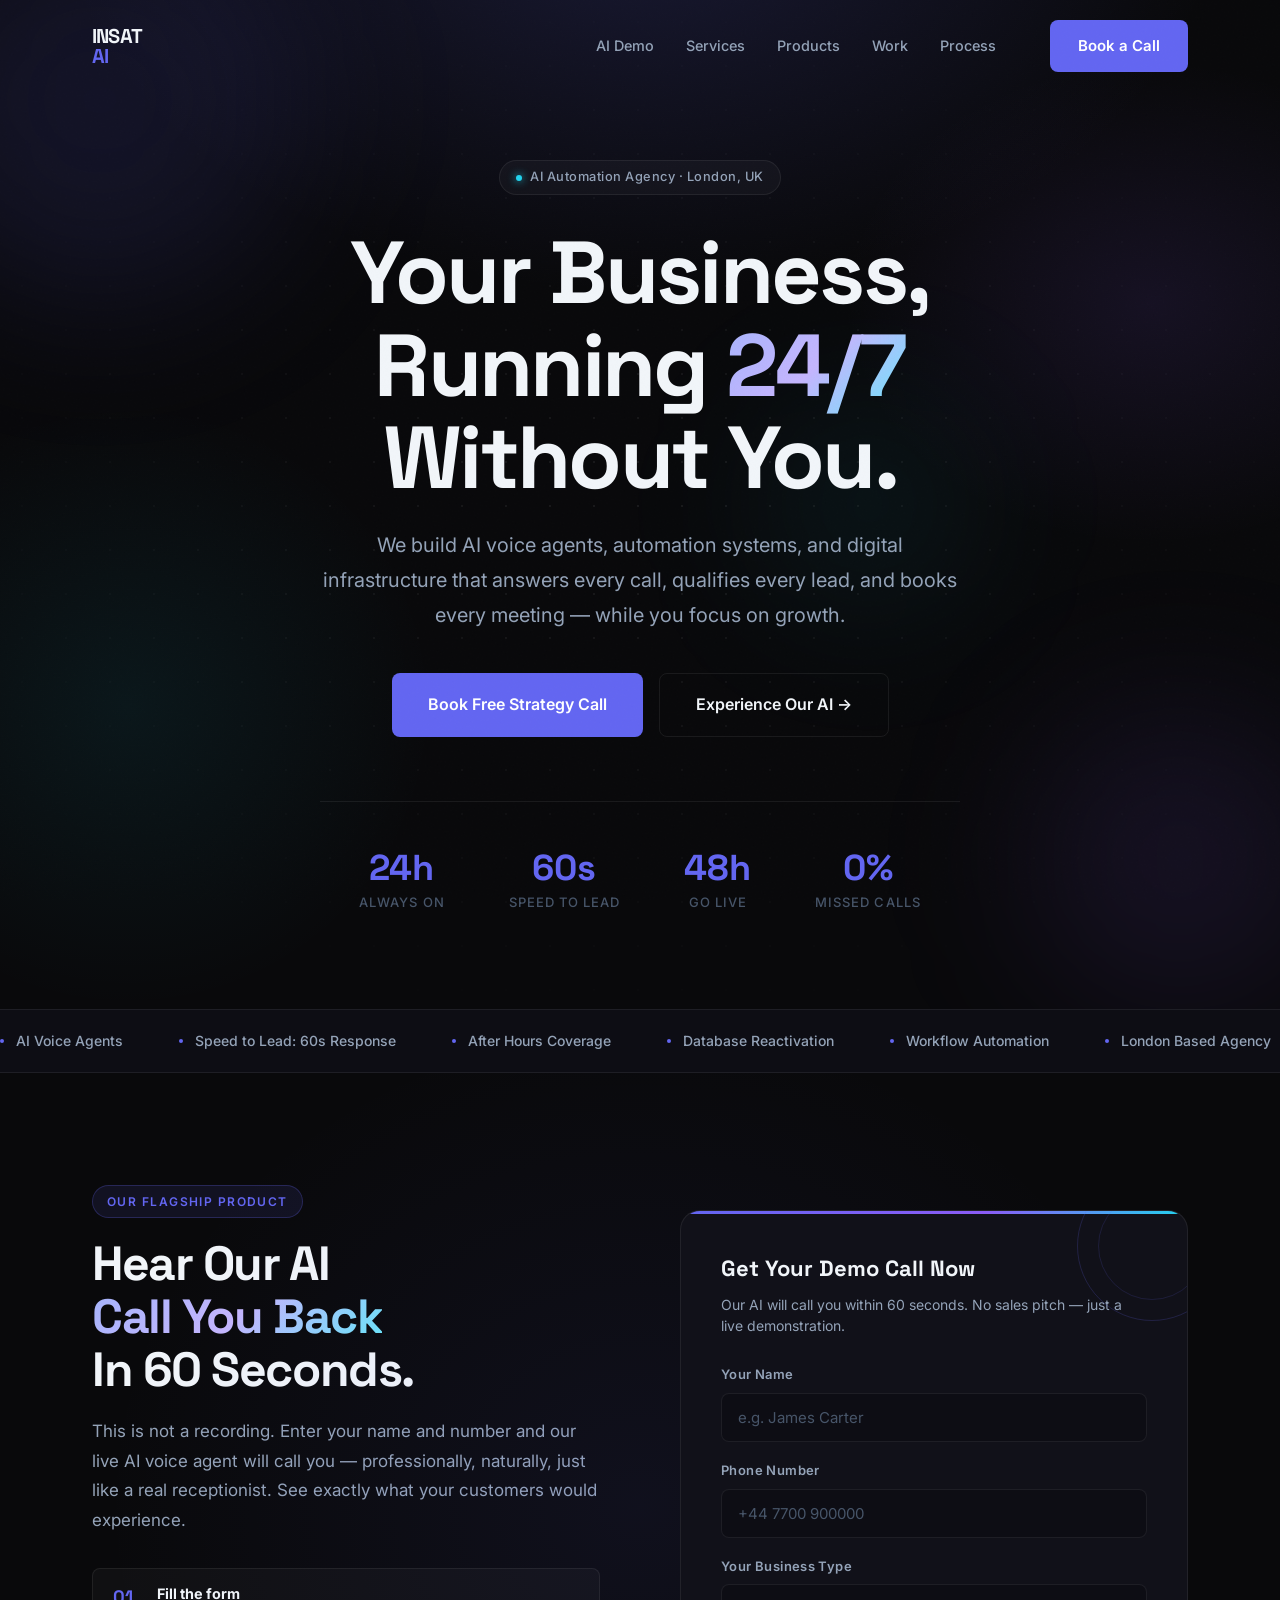
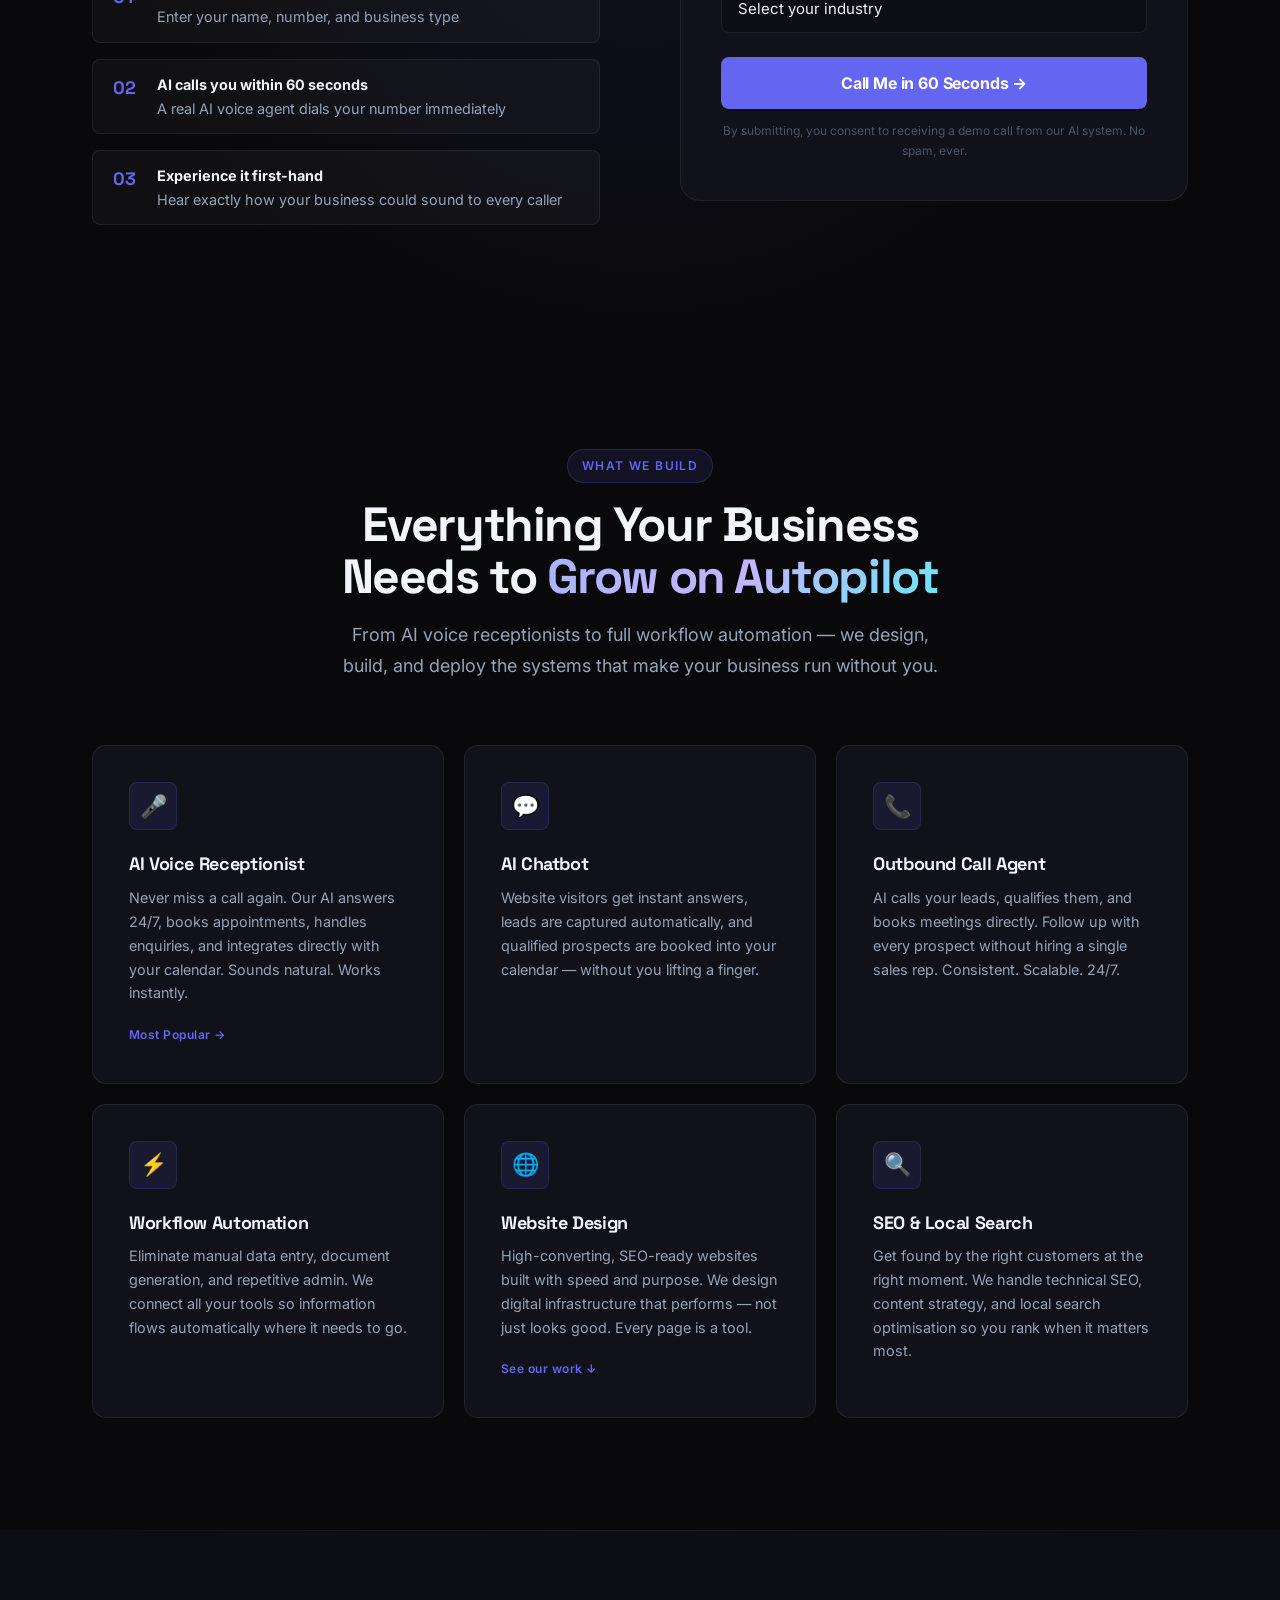
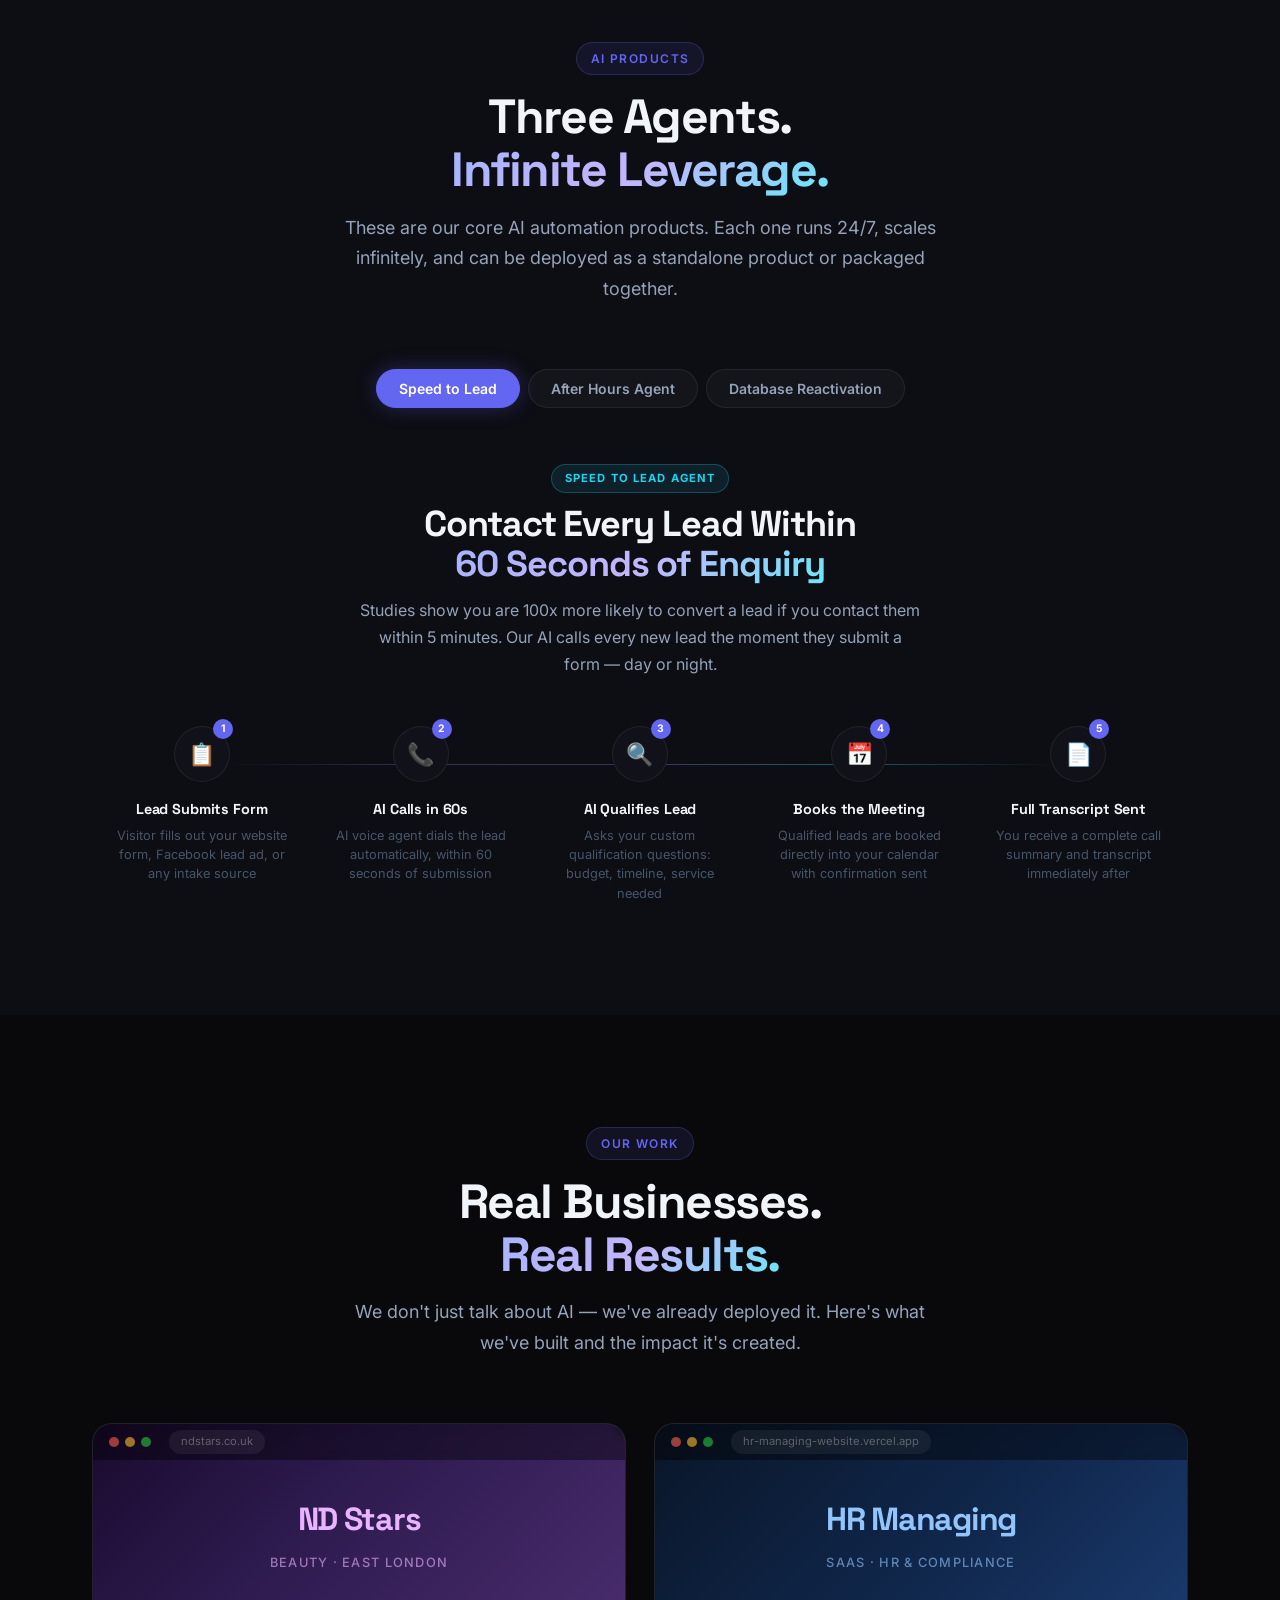
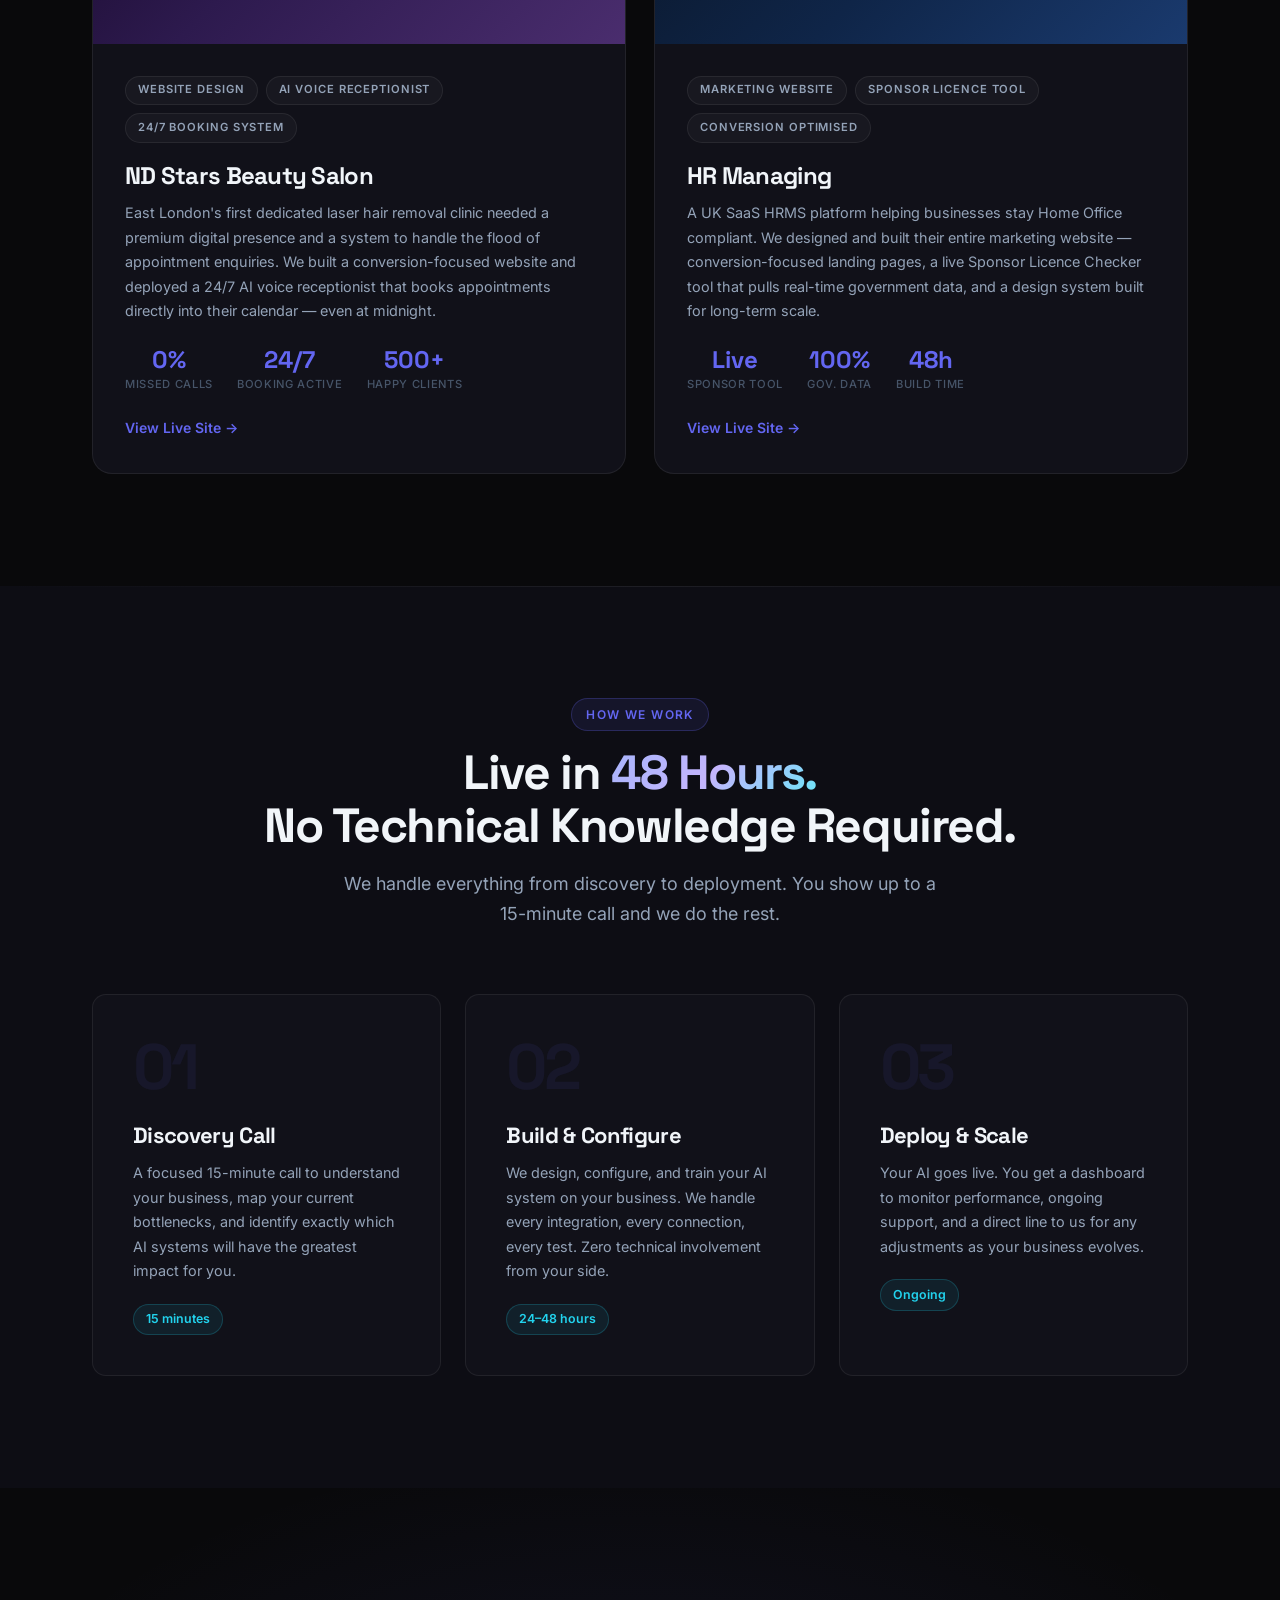
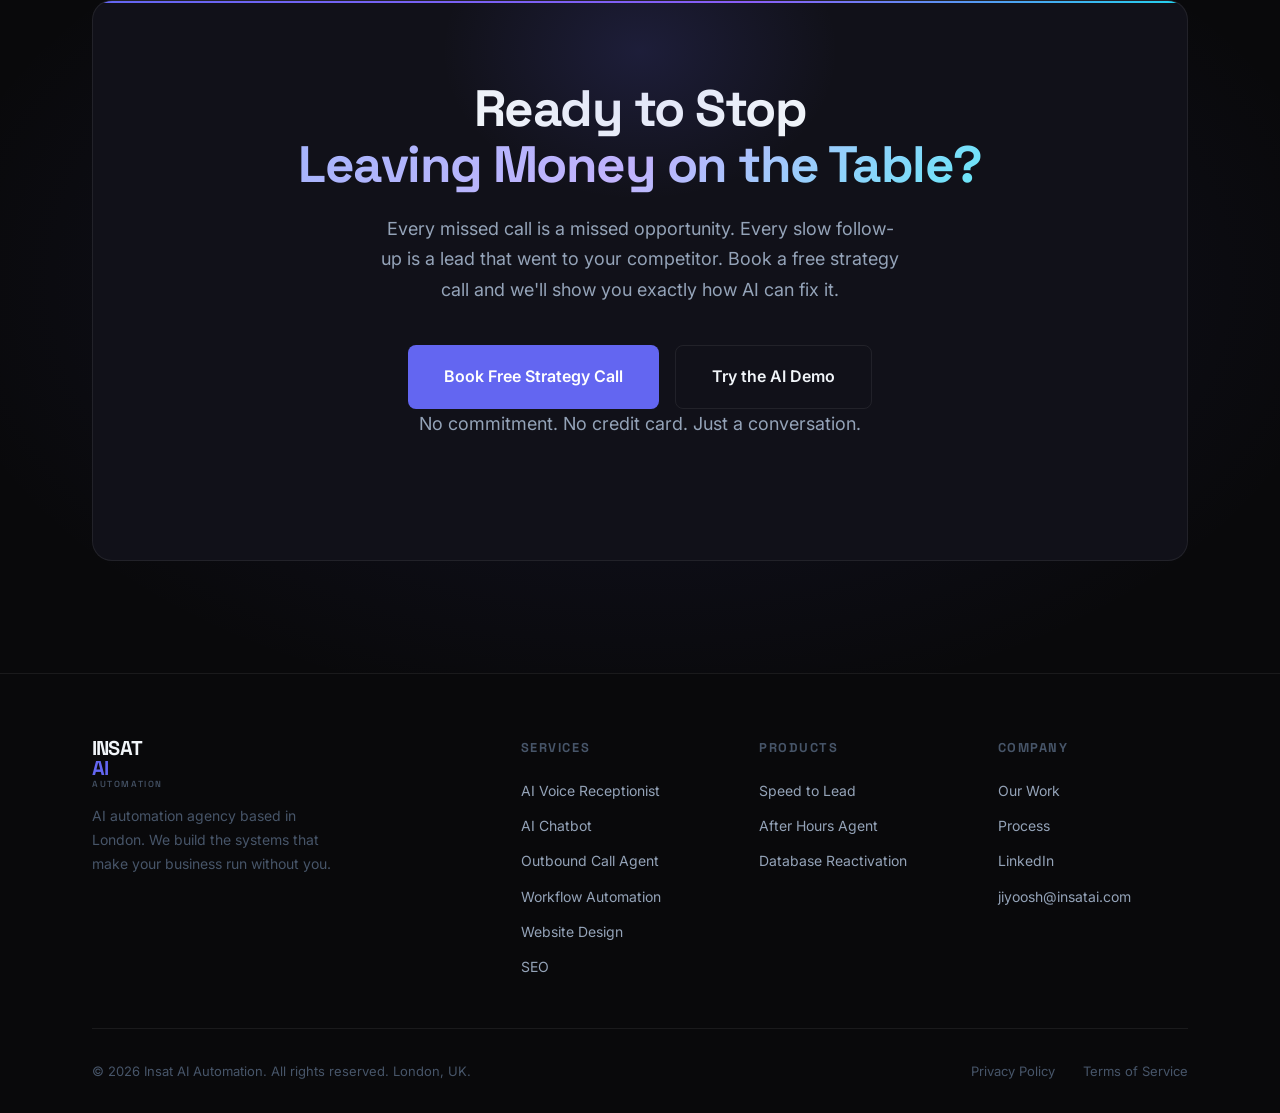
==== index.html @ 847d1e6f "initial commit" ====
<!DOCTYPE html>
<html lang="en">
<head>
  <meta charset="UTF-8">
  <meta name="viewport" content="width=device-width, initial-scale=1.0">
  <title>Insat AI — AI Agents & Automation for Growing Businesses</title>
  <meta name="description" content="We build AI voice agents, automation systems, and digital infrastructure that answers every call, qualifies every lead, and books every meeting. Based in London.">
  <link rel="stylesheet" href="css/style.css">
</head>
<body>

  <!-- ════════════════════════════════
       NAVIGATION
  ════════════════════════════════ -->
  <nav id="nav">
    <div class="nav-inner">
      <a href="#" class="brand">
        INSAT<span>AI</span>
      </a>
      <ul class="nav-menu">
        <li><a href="#demo">AI Demo</a></li>
        <li><a href="#services">Services</a></li>
        <li><a href="#products">Products</a></li>
        <li><a href="#work">Work</a></li>
        <li><a href="#process">Process</a></li>
      </ul>
      <!-- REPLACE with your new cal.com link -->
      <a href="https://cal.com/insatai-automation-nxzsxh/insat-ai-consultation" class="btn btn-primary nav-cta">Book a Call</a>
      <button class="hamburger" aria-label="Open menu">
        <span></span><span></span><span></span>
      </button>
    </div>
  </nav>

  <!-- Mobile Nav -->
  <div class="mobile-nav">
    <a href="#demo">AI Demo</a>
    <a href="#services">Services</a>
    <a href="#products">Products</a>
    <a href="#work">Our Work</a>
    <a href="#process">Process</a>
    <a href="https://cal.com/insatai-automation-nxzsxh/insat-ai-consultation" class="btn btn-primary btn-lg">Book a Call</a>
  </div>

  <!-- ════════════════════════════════
       HERO
  ════════════════════════════════ -->
  <section id="hero">
    <div class="orb orb-1"></div>
    <div class="orb orb-2"></div>
    <div class="orb orb-3"></div>
    <div class="hero-glow"></div>
    <div class="hero-dots"></div>

    <div class="hero-inner">
      <div class="hero-tag rv">AI Automation Agency &middot; London, UK</div>

      <h1 class="rv d1">
        Your Business,<br>
        Running <span class="grad-text">24/7</span><br>Without You.
      </h1>

      <p class="hero-sub rv d2">
        We build AI voice agents, automation systems, and digital infrastructure
        that answers every call, qualifies every lead, and books every meeting
        &mdash; while you focus on growth.
      </p>

      <div class="hero-actions rv d3">
        <a href="https://cal.com/insatai-automation-nxzsxh/insat-ai-consultation" class="btn btn-primary btn-lg">Book Free Strategy Call</a>
        <a href="#demo" class="btn btn-ghost btn-lg">Experience Our AI &rarr;</a>
      </div>

      <div class="hero-stats rv d4">
        <div class="h-stat">
          <div class="h-stat-n"><span data-target="24" data-suffix="h">0h</span></div>
          <div class="h-stat-l">Always On</div>
        </div>
        <div class="h-stat">
          <div class="h-stat-n"><span data-target="60" data-suffix="s">0s</span></div>
          <div class="h-stat-l">Speed to Lead</div>
        </div>
        <div class="h-stat">
          <div class="h-stat-n"><span data-target="48" data-suffix="h">0h</span></div>
          <div class="h-stat-l">Go Live</div>
        </div>
        <div class="h-stat">
          <div class="h-stat-n"><span data-target="0" data-suffix="%">0%</span></div>
          <div class="h-stat-l">Missed Calls</div>
        </div>
      </div>
    </div>
  </section>

  <!-- ════════════════════════════════
       TICKER
  ════════════════════════════════ -->
  <div class="ticker-wrap">
    <div class="ticker-track">
      <!-- Populated by JS -->
    </div>
  </div>

  <!-- ════════════════════════════════
       DEMO CALL (Main Product Spotlight)
  ════════════════════════════════ -->
  <section id="demo">
    <div class="demo-glow"></div>
    <div class="container">
      <div class="demo-inner">

        <!-- Left: Explanation -->
        <div class="demo-text">
          <span class="label rv">Our Flagship Product</span>
          <h2 class="rv d1">
            Hear Our AI<br>
            <span class="grad-text">Call You Back</span><br>
            In 60 Seconds.
          </h2>
          <p class="rv d2">
            This is not a recording. Enter your name and number and our live
            AI voice agent will call you &mdash; professionally, naturally, just
            like a real receptionist. See exactly what your customers would experience.
          </p>

          <div class="demo-steps">
            <div class="demo-step rv d2">
              <div class="demo-step-n">01</div>
              <div class="demo-step-text">
                <strong>Fill the form</strong>
                Enter your name, number, and business type
              </div>
            </div>
            <div class="demo-step rv d3">
              <div class="demo-step-n">02</div>
              <div class="demo-step-text">
                <strong>AI calls you within 60 seconds</strong>
                A real AI voice agent dials your number immediately
              </div>
            </div>
            <div class="demo-step rv d4">
              <div class="demo-step-n">03</div>
              <div class="demo-step-text">
                <strong>Experience it first-hand</strong>
                Hear exactly how your business could sound to every caller
              </div>
            </div>
          </div>
        </div>

        <!-- Right: Form -->
        <div class="demo-form-wrap rv fr">
          <div class="pulse-ring"></div>
          <div class="demo-form-content">
            <div class="form-title">Get Your Demo Call Now</div>
            <p class="form-sub">Our AI will call you within 60 seconds. No sales pitch &mdash; just a live demonstration.</p>
            <form id="demo-form" novalidate>
              <div class="form-group">
                <label for="d-name">Your Name</label>
                <input type="text" id="d-name" name="name" placeholder="e.g. James Carter" required>
              </div>
              <div class="form-group">
                <label for="d-phone">Phone Number</label>
                <input type="tel" id="d-phone" name="phone" placeholder="+44 7700 900000" required>
              </div>
              <div class="form-group">
                <label for="d-type">Your Business Type</label>
                <select id="d-type" name="businessType" required>
                  <option value="" disabled selected>Select your industry</option>
                  <option value="beauty">Beauty &amp; Wellness</option>
                  <option value="medical">Healthcare &amp; Medical</option>
                  <option value="legal">Legal &amp; Professional Services</option>
                  <option value="realestate">Real Estate &amp; Property</option>
                  <option value="trades">Trades &amp; Home Services</option>
                  <option value="hospitality">Hospitality &amp; Restaurants</option>
                  <option value="ecommerce">eCommerce &amp; Retail</option>
                  <option value="other">Other</option>
                </select>
              </div>
              <button type="submit" class="form-submit">
                Call Me in 60 Seconds &rarr;
              </button>
              <p class="form-note">By submitting, you consent to receiving a demo call from our AI system. No spam, ever.</p>
            </form>
          </div>

          <div class="demo-success">
            <div class="success-icon">&#10003;</div>
            <div class="success-title">You're about to be called.</div>
            <p class="success-sub">Our AI voice agent will call your number within 60 seconds. Answer and experience it first-hand.</p>
          </div>
        </div>

      </div>
    </div>
  </section>

  <!-- ════════════════════════════════
       SERVICES
  ════════════════════════════════ -->
  <section id="services">
    <div class="container">
      <div class="section-header rv">
        <span class="label">What We Build</span>
        <h2>Everything Your Business<br>Needs to <span class="grad-text">Grow on Autopilot</span></h2>
        <p>From AI voice receptionists to full workflow automation &mdash; we design, build, and deploy the systems that make your business run without you.</p>
      </div>

      <div class="services-grid">
        <div class="service-card rv d1">
          <div class="service-icon">&#127908;</div>
          <h3>AI Voice Receptionist</h3>
          <p>Never miss a call again. Our AI answers 24/7, books appointments, handles enquiries, and integrates directly with your calendar. Sounds natural. Works instantly.</p>
          <span class="service-tag">Most Popular &rarr;</span>
        </div>

        <div class="service-card rv d2">
          <div class="service-icon">&#128172;</div>
          <h3>AI Chatbot</h3>
          <p>Website visitors get instant answers, leads are captured automatically, and qualified prospects are booked into your calendar &mdash; without you lifting a finger.</p>
        </div>

        <div class="service-card rv d3">
          <div class="service-icon">&#128222;</div>
          <h3>Outbound Call Agent</h3>
          <p>AI calls your leads, qualifies them, and books meetings directly. Follow up with every prospect without hiring a single sales rep. Consistent. Scalable. 24/7.</p>
        </div>

        <div class="service-card rv d1">
          <div class="service-icon">&#9889;</div>
          <h3>Workflow Automation</h3>
          <p>Eliminate manual data entry, document generation, and repetitive admin. We connect all your tools so information flows automatically where it needs to go.</p>
        </div>

        <div class="service-card rv d2">
          <div class="service-icon">&#127760;</div>
          <h3>Website Design</h3>
          <p>High-converting, SEO-ready websites built with speed and purpose. We design digital infrastructure that performs &mdash; not just looks good. Every page is a tool.</p>
          <span class="service-tag">See our work &darr;</span>
        </div>

        <div class="service-card rv d3">
          <div class="service-icon">&#128269;</div>
          <h3>SEO &amp; Local Search</h3>
          <p>Get found by the right customers at the right moment. We handle technical SEO, content strategy, and local search optimisation so you rank when it matters most.</p>
        </div>
      </div>
    </div>
  </section>

  <!-- ════════════════════════════════
       PRODUCTS (AI Workflows)
  ════════════════════════════════ -->
  <section id="products">
    <div class="container">
      <div class="section-header rv">
        <span class="label">AI Products</span>
        <h2>Three Agents.<br><span class="grad-text">Infinite Leverage.</span></h2>
        <p>These are our core AI automation products. Each one runs 24/7, scales infinitely, and can be deployed as a standalone product or packaged together.</p>
      </div>

      <div class="products-tabs rv">
        <button class="tab-btn active" data-tab="p-s2l">Speed to Lead</button>
        <button class="tab-btn" data-tab="p-aha">After Hours Agent</button>
        <button class="tab-btn" data-tab="p-dbr">Database Reactivation</button>
      </div>

      <!-- Speed to Lead -->
      <div class="product-panel active" id="p-s2l">
        <div class="product-header rv">
          <div class="product-badge">Speed to Lead Agent</div>
          <h3>Contact Every Lead Within<br><span class="grad-text">60 Seconds of Enquiry</span></h3>
          <p>Studies show you are 100x more likely to convert a lead if you contact them within 5 minutes. Our AI calls every new lead the moment they submit a form &mdash; day or night.</p>
        </div>
        <div class="workflow rv">
          <div class="wf-step">
            <div class="wf-icon">
              <span class="wf-step-n">1</span>
              &#128203;
            </div>
            <h4>Lead Submits Form</h4>
            <p>Visitor fills out your website form, Facebook lead ad, or any intake source</p>
          </div>
          <div class="wf-step">
            <div class="wf-icon">
              <span class="wf-step-n">2</span>
              &#128222;
            </div>
            <h4>AI Calls in 60s</h4>
            <p>AI voice agent dials the lead automatically, within 60 seconds of submission</p>
          </div>
          <div class="wf-step">
            <div class="wf-icon">
              <span class="wf-step-n">3</span>
              &#128269;
            </div>
            <h4>AI Qualifies Lead</h4>
            <p>Asks your custom qualification questions: budget, timeline, service needed</p>
          </div>
          <div class="wf-step">
            <div class="wf-icon">
              <span class="wf-step-n">4</span>
              &#128197;
            </div>
            <h4>Books the Meeting</h4>
            <p>Qualified leads are booked directly into your calendar with confirmation sent</p>
          </div>
          <div class="wf-step">
            <div class="wf-icon">
              <span class="wf-step-n">5</span>
              &#128196;
            </div>
            <h4>Full Transcript Sent</h4>
            <p>You receive a complete call summary and transcript immediately after</p>
          </div>
        </div>
      </div>

      <!-- After Hours Agent -->
      <div class="product-panel" id="p-aha">
        <div class="product-header rv">
          <div class="product-badge">After Hours Inbound Agent</div>
          <h3>Answer Every Call.<br><span class="grad-text">Even at 2am on Sunday.</span></h3>
          <p>60% of missed calls never call back. With our After Hours Agent, your business never goes to voicemail. Every caller is greeted, helped, and booked &mdash; 24/7.</p>
        </div>
        <div class="workflow rv">
          <div class="wf-step">
            <div class="wf-icon">
              <span class="wf-step-n">1</span>
              &#127769;
            </div>
            <h4>Call Comes In</h4>
            <p>A prospect calls your number after business hours, weekends, or holidays</p>
          </div>
          <div class="wf-step">
            <div class="wf-icon">
              <span class="wf-step-n">2</span>
              &#127908;</div>
            <h4>AI Answers Instantly</h4>
            <p>AI greets the caller professionally using your business name and voice persona</p>
          </div>
          <div class="wf-step">
            <div class="wf-icon">
              <span class="wf-step-n">3</span>
              &#128172;
            </div>
            <h4>Handles Enquiry</h4>
            <p>Answers FAQs, captures lead details, and handles common service enquiries</p>
          </div>
          <div class="wf-step">
            <div class="wf-icon">
              <span class="wf-step-n">4</span>
              &#128197;
            </div>
            <h4>Books Appointment</h4>
            <p>If ready to book, AI schedules directly into your calendar in real time</p>
          </div>
          <div class="wf-step">
            <div class="wf-icon">
              <span class="wf-step-n">5</span>
              &#128276;
            </div>
            <h4>You Get the Summary</h4>
            <p>SMS or email summary sent to you instantly with everything you need to know</p>
          </div>
        </div>
      </div>

      <!-- Database Reactivation -->
      <div class="product-panel" id="p-dbr">
        <div class="product-header rv">
          <div class="product-badge">Database Reactivation Agent</div>
          <h3>Turn Your Old Contacts<br>Into <span class="grad-text">Booked Revenue</span></h3>
          <p>Your existing database is a goldmine most businesses ignore. Our AI calls every dormant contact, re-qualifies interest, and books meetings &mdash; without a single cold call from you.</p>
        </div>
        <div class="workflow rv">
          <div class="wf-step">
            <div class="wf-icon">
              <span class="wf-step-n">1</span>
              &#128190;
            </div>
            <h4>Upload Your List</h4>
            <p>Share your existing contact list &mdash; past enquiries, old customers, unconverted leads</p>
          </div>
          <div class="wf-step">
            <div class="wf-icon">
              <span class="wf-step-n">2</span>
              &#128222;
            </div>
            <h4>AI Calls Each Contact</h4>
            <p>AI calls every number with a personalised, natural opening message from you</p>
          </div>
          <div class="wf-step">
            <div class="wf-icon">
              <span class="wf-step-n">3</span>
              &#128269;
            </div>
            <h4>Re-qualifies Interest</h4>
            <p>AI identifies who is still interested, who has changed needs, and who to remove</p>
          </div>
          <div class="wf-step">
            <div class="wf-icon">
              <span class="wf-step-n">4</span>
              &#9889;
            </div>
            <h4>Hot Leads Booked</h4>
            <p>Anyone showing interest is immediately booked into your calendar automatically</p>
          </div>
          <div class="wf-step">
            <div class="wf-icon">
              <span class="wf-step-n">5</span>
              &#128202;
            </div>
            <h4>Full Report Delivered</h4>
            <p>You receive a complete report: answered, interested, booked, and opted out</p>
          </div>
        </div>
      </div>

    </div>
  </section>

  <!-- ════════════════════════════════
       CASE STUDIES
  ════════════════════════════════ -->
  <section id="work">
    <div class="container">
      <div class="section-header rv">
        <span class="label">Our Work</span>
        <h2>Real Businesses.<br><span class="grad-text">Real Results.</span></h2>
        <p>We don't just talk about AI &mdash; we've already deployed it. Here's what we've built and the impact it's created.</p>
      </div>

      <div class="work-grid">

        <!-- ND Stars -->
        <div class="case-card rv fl">
          <div class="case-preview case-preview-ndstars">
            <div class="case-browser-bar">
              <div class="case-browser-dot"></div>
              <div class="case-browser-dot"></div>
              <div class="case-browser-dot"></div>
              <div class="case-browser-url">ndstars.co.uk</div>
            </div>
            <div class="case-preview-inner">
              <div class="case-logo-text">ND Stars</div>
              <div class="case-preview-sub">Beauty &middot; East London</div>
            </div>
          </div>
          <div class="case-body">
            <div class="case-tags">
              <span class="case-tag">Website Design</span>
              <span class="case-tag">AI Voice Receptionist</span>
              <span class="case-tag">24/7 Booking System</span>
            </div>
            <h3>ND Stars Beauty Salon</h3>
            <p>
              East London's first dedicated laser hair removal clinic needed a premium digital presence and a system to handle the flood of appointment enquiries. We built a conversion-focused website and deployed a 24/7 AI voice receptionist that books appointments directly into their calendar &mdash; even at midnight.
            </p>
            <div class="case-results">
              <div class="case-result-item">
                <div class="case-result-n">0%</div>
                <div class="case-result-l">Missed Calls</div>
              </div>
              <div class="case-result-item">
                <div class="case-result-n">24/7</div>
                <div class="case-result-l">Booking Active</div>
              </div>
              <div class="case-result-item">
                <div class="case-result-n">500+</div>
                <div class="case-result-l">Happy Clients</div>
              </div>
            </div>
            <a href="https://www.ndstars.co.uk" target="_blank" rel="noopener" class="case-link">
              View Live Site &rarr;
            </a>
          </div>
        </div>

        <!-- HR Managing -->
        <div class="case-card rv fr">
          <div class="case-preview case-preview-hr">
            <div class="case-browser-bar">
              <div class="case-browser-dot"></div>
              <div class="case-browser-dot"></div>
              <div class="case-browser-dot"></div>
              <div class="case-browser-url">hr-managing-website.vercel.app</div>
            </div>
            <div class="case-preview-inner">
              <div class="case-logo-text">HR Managing</div>
              <div class="case-preview-sub">SaaS &middot; HR &amp; Compliance</div>
            </div>
          </div>
          <div class="case-body">
            <div class="case-tags">
              <span class="case-tag">Marketing Website</span>
              <span class="case-tag">Sponsor Licence Tool</span>
              <span class="case-tag">Conversion Optimised</span>
            </div>
            <h3>HR Managing</h3>
            <p>
              A UK SaaS HRMS platform helping businesses stay Home Office compliant. We designed and built their entire marketing website &mdash; conversion-focused landing pages, a live Sponsor Licence Checker tool that pulls real-time government data, and a design system built for long-term scale.
            </p>
            <div class="case-results">
              <div class="case-result-item">
                <div class="case-result-n">Live</div>
                <div class="case-result-l">Sponsor Tool</div>
              </div>
              <div class="case-result-item">
                <div class="case-result-n">100%</div>
                <div class="case-result-l">Gov. Data</div>
              </div>
              <div class="case-result-item">
                <div class="case-result-n">48h</div>
                <div class="case-result-l">Build Time</div>
              </div>
            </div>
            <a href="https://hr-managing-website.vercel.app" target="_blank" rel="noopener" class="case-link">
              View Live Site &rarr;
            </a>
          </div>
        </div>

      </div>
    </div>
  </section>

  <!-- ════════════════════════════════
       PROCESS
  ════════════════════════════════ -->
  <section id="process">
    <div class="container">
      <div class="section-header rv">
        <span class="label">How We Work</span>
        <h2>Live in <span class="grad-text">48 Hours.</span><br>No Technical Knowledge Required.</h2>
        <p>We handle everything from discovery to deployment. You show up to a 15-minute call and we do the rest.</p>
      </div>

      <div class="process-grid">
        <div class="process-card rv d1">
          <div class="process-n">01</div>
          <h3>Discovery Call</h3>
          <p>A focused 15-minute call to understand your business, map your current bottlenecks, and identify exactly which AI systems will have the greatest impact for you.</p>
          <div class="process-time">15 minutes</div>
        </div>

        <div class="process-card rv d2">
          <div class="process-n">02</div>
          <h3>Build &amp; Configure</h3>
          <p>We design, configure, and train your AI system on your business. We handle every integration, every connection, every test. Zero technical involvement from your side.</p>
          <div class="process-time">24&ndash;48 hours</div>
        </div>

        <div class="process-card rv d3">
          <div class="process-n">03</div>
          <h3>Deploy &amp; Scale</h3>
          <p>Your AI goes live. You get a dashboard to monitor performance, ongoing support, and a direct line to us for any adjustments as your business evolves.</p>
          <div class="process-time">Ongoing</div>
        </div>
      </div>
    </div>
  </section>

  <!-- ════════════════════════════════
       FINAL CTA
  ════════════════════════════════ -->
  <section id="cta">
    <div class="cta-bg"></div>
    <div class="container">
      <div class="cta-border rv">
        <div class="cta-glow-dots"></div>
        <h2>
          Ready to Stop<br>
          <span class="grad-text">Leaving Money on the Table?</span>
        </h2>
        <p>
          Every missed call is a missed opportunity. Every slow follow-up is a lead that went to your competitor.
          Book a free strategy call and we'll show you exactly how AI can fix it.
        </p>
        <div class="cta-actions">
          <a href="https://cal.com/insatai-automation-nxzsxh/insat-ai-consultation" class="btn btn-primary btn-lg">Book Free Strategy Call</a>
          <a href="#demo" class="btn btn-ghost btn-lg">Try the AI Demo</a>
        </div>
        <p class="cta-note">No commitment. No credit card. Just a conversation.</p>
      </div>
    </div>
  </section>

  <!-- ════════════════════════════════
       FOOTER
  ════════════════════════════════ -->
  <footer>
    <div class="container">
      <div class="footer-grid">
        <div class="footer-brand">
          <a href="#" class="brand">
            INSAT<span>AI</span>
            <small>AUTOMATION</small>
          </a>
          <p>AI automation agency based in London. We build the systems that make your business run without you.</p>
        </div>

        <div class="footer-col">
          <h5>Services</h5>
          <ul>
            <li><a href="#services">AI Voice Receptionist</a></li>
            <li><a href="#services">AI Chatbot</a></li>
            <li><a href="#services">Outbound Call Agent</a></li>
            <li><a href="#services">Workflow Automation</a></li>
            <li><a href="#services">Website Design</a></li>
            <li><a href="#services">SEO</a></li>
          </ul>
        </div>

        <div class="footer-col">
          <h5>Products</h5>
          <ul>
            <li><a href="#products">Speed to Lead</a></li>
            <li><a href="#products">After Hours Agent</a></li>
            <li><a href="#products">Database Reactivation</a></li>
          </ul>
        </div>

        <div class="footer-col">
          <h5>Company</h5>
          <ul>
            <li><a href="#work">Our Work</a></li>
            <li><a href="#process">Process</a></li>
            <li><a href="https://linkedin.com/in/jiyooshkarayil" target="_blank" rel="noopener">LinkedIn</a></li>
            <li><a href="mailto:jiyoosh@insatai.com">jiyoosh@insatai.com</a></li>
          </ul>
        </div>
      </div>

      <div class="footer-bottom">
        <div>&copy; 2026 Insat AI Automation. All rights reserved. London, UK.</div>
        <div>
          <a href="#" style="margin-right:1.5rem">Privacy Policy</a>
          <a href="#">Terms of Service</a>
        </div>
      </div>
    </div>
  </footer>

  <script src="js/main.js"></script>
</body>
</html>
---- css/style.css ----
/* ============================================================
   INSAT AI AUTOMATION — Global Stylesheet
   ============================================================ */

@import url('https://fonts.googleapis.com/css2?family=Space+Grotesk:wght@400;500;600;700;800&family=Inter:wght@300;400;500;600&display=swap');

/* ── Variables ── */
:root {
  --bg-0:        #09090B;
  --bg-1:        #0D0D14;
  --bg-2:        #111119;
  --bg-3:        #16161F;
  --surface:     rgba(255,255,255,0.03);
  --surface-h:   rgba(255,255,255,0.06);

  --indigo:      #6366F1;
  --indigo-d:    #4F51D9;
  --violet:      #8B5CF6;
  --cyan:        #22D3EE;
  --pink:        #EC4899;

  --grad:        linear-gradient(135deg, #6366F1 0%, #8B5CF6 60%, #22D3EE 100%);
  --grad-text:   linear-gradient(135deg, #A5B4FC 0%, #C4B5FD 50%, #67E8F9 100%);
  --grad-border: linear-gradient(135deg, rgba(99,102,241,0.6), rgba(139,92,246,0.4), rgba(34,211,238,0.4));

  --text-1:      #F1F5F9;
  --text-2:      #94A3B8;
  --text-3:      #475569;

  --border:      rgba(255,255,255,0.07);
  --border-h:    rgba(99,102,241,0.5);

  --glow:        0 0 60px rgba(99,102,241,0.25);
  --glow-s:      0 0 30px rgba(99,102,241,0.15);

  --radius:      14px;
  --radius-s:    8px;
  --radius-l:    20px;

  --font-h:      'Space Grotesk', -apple-system, sans-serif;
  --font-b:      'Inter', -apple-system, sans-serif;

  --ease:        cubic-bezier(0.4, 0, 0.2, 1);
  --ease-spring: cubic-bezier(0.34, 1.56, 0.64, 1);
}

/* ── Reset ── */
*, *::before, *::after { margin: 0; padding: 0; box-sizing: border-box; }
html { scroll-behavior: smooth; overflow-x: hidden; }
body {
  font-family: var(--font-b);
  background: var(--bg-0);
  color: var(--text-1);
  line-height: 1.6;
  overflow-x: hidden;
  -webkit-font-smoothing: antialiased;
}
img { display: block; max-width: 100%; }
a { text-decoration: none; color: inherit; }
button { font-family: inherit; cursor: pointer; border: none; background: none; }
ul, ol { list-style: none; }
::selection { background: rgba(99,102,241,0.4); color: #fff; }

/* ── Noise overlay ── */
body::before {
  content: '';
  position: fixed;
  inset: 0;
  background-image: url("data:image/svg+xml,%3Csvg viewBox='0 0 512 512' xmlns='http://www.w3.org/2000/svg'%3E%3Cfilter id='n'%3E%3CfeTurbulence type='fractalNoise' baseFrequency='0.9' numOctaves='4' stitchTiles='stitch'/%3E%3C/filter%3E%3Crect width='100%25' height='100%25' filter='url(%23n)' opacity='0.025'/%3E%3C/svg%3E");
  pointer-events: none;
  z-index: 9999;
  opacity: 0.4;
}

/* ── Container ── */
.container {
  width: 100%;
  max-width: 1160px;
  margin: 0 auto;
  padding: 0 2rem;
}

/* ── Typography ── */
h1, h2, h3, h4 { font-family: var(--font-h); font-weight: 700; letter-spacing: -0.03em; line-height: 1.1; }
.grad-text {
  background: var(--grad-text);
  -webkit-background-clip: text;
  -webkit-text-fill-color: transparent;
  background-clip: text;
}
.label {
  display: inline-block;
  font-family: var(--font-b);
  font-size: 0.75rem;
  font-weight: 600;
  text-transform: uppercase;
  letter-spacing: 0.12em;
  color: var(--indigo);
  background: rgba(99,102,241,0.1);
  border: 1px solid rgba(99,102,241,0.25);
  padding: 0.375rem 0.875rem;
  border-radius: 50px;
}
.section-header {
  text-align: center;
  margin-bottom: 4rem;
}
.section-header h2 {
  font-size: clamp(2rem, 4vw, 3rem);
  margin-top: 1rem;
}
.section-header p {
  font-size: 1.125rem;
  color: var(--text-2);
  max-width: 600px;
  margin: 1rem auto 0;
  line-height: 1.7;
}

/* ── Buttons ── */
.btn {
  display: inline-flex;
  align-items: center;
  gap: 0.5rem;
  padding: 0.875rem 1.75rem;
  border-radius: var(--radius-s);
  font-family: var(--font-b);
  font-size: 0.9375rem;
  font-weight: 600;
  transition: all 0.3s var(--ease);
  cursor: pointer;
  white-space: nowrap;
}
.btn-primary {
  background: var(--indigo);
  color: #fff;
  box-shadow: 0 0 0 0 rgba(99,102,241,0);
}
.btn-primary:hover {
  background: var(--indigo-d);
  transform: translateY(-2px);
  box-shadow: var(--glow);
}
.btn-ghost {
  background: transparent;
  color: var(--text-1);
  border: 1px solid var(--border);
}
.btn-ghost:hover {
  background: var(--surface-h);
  border-color: var(--border-h);
  transform: translateY(-2px);
}
.btn-outline {
  background: transparent;
  color: var(--indigo);
  border: 1px solid rgba(99,102,241,0.4);
}
.btn-outline:hover {
  background: rgba(99,102,241,0.1);
  border-color: var(--indigo);
}
.btn-white {
  background: #fff;
  color: #09090B;
  font-weight: 700;
}
.btn-white:hover {
  background: #e8e8f0;
  transform: translateY(-2px);
}
.btn-lg { padding: 1.125rem 2.25rem; font-size: 1rem; }

/* ══════════════════════════════════════════
   NAVIGATION
══════════════════════════════════════════ */
#nav {
  position: fixed;
  top: 0; left: 0; right: 0;
  z-index: 1000;
  padding: 0;
  transition: all 0.4s var(--ease);
}
#nav.scrolled {
  background: rgba(9,9,11,0.85);
  backdrop-filter: blur(20px);
  -webkit-backdrop-filter: blur(20px);
  border-bottom: 1px solid var(--border);
}
.nav-inner {
  max-width: 1160px;
  margin: 0 auto;
  padding: 1.25rem 2rem;
  display: flex;
  align-items: center;
  gap: 2rem;
}
.brand {
  font-family: var(--font-h);
  font-size: 1.25rem;
  font-weight: 800;
  letter-spacing: -0.04em;
  display: flex;
  flex-direction: column;
  line-height: 1;
}
.brand span { color: var(--indigo); }
.brand small {
  font-size: 0.55rem;
  font-weight: 500;
  letter-spacing: 0.18em;
  color: var(--text-3);
  text-transform: uppercase;
  margin-top: 2px;
}
.nav-menu {
  display: flex;
  gap: 0.25rem;
  margin-left: auto;
}
.nav-menu a {
  font-size: 0.9rem;
  font-weight: 500;
  color: var(--text-2);
  padding: 0.5rem 0.875rem;
  border-radius: var(--radius-s);
  transition: all 0.2s;
}
.nav-menu a:hover {
  color: var(--text-1);
  background: var(--surface-h);
}
.nav-cta {
  margin-left: 0.5rem;
}
.hamburger {
  display: none;
  flex-direction: column;
  gap: 5px;
  padding: 0.5rem;
  margin-left: auto;
  cursor: pointer;
}
.hamburger span {
  display: block;
  width: 22px;
  height: 2px;
  background: var(--text-1);
  border-radius: 2px;
  transition: all 0.3s var(--ease);
  transform-origin: center;
}
.hamburger.open span:nth-child(1) { transform: translateY(7px) rotate(45deg); }
.hamburger.open span:nth-child(2) { opacity: 0; transform: scaleX(0); }
.hamburger.open span:nth-child(3) { transform: translateY(-7px) rotate(-45deg); }
.hamburger span:nth-child(3) { width: 14px; }

/* Mobile Nav */
.mobile-nav {
  display: none;
  position: fixed;
  inset: 0;
  background: var(--bg-0);
  z-index: 999;
  padding: 6rem 2rem 2rem;
  flex-direction: column;
  gap: 0.5rem;
  opacity: 0;
  transform: translateY(-10px);
  transition: all 0.3s var(--ease);
}
.mobile-nav.open {
  display: flex;
  opacity: 1;
  transform: translateY(0);
}
.mobile-nav a {
  font-size: 1.5rem;
  font-family: var(--font-h);
  font-weight: 700;
  color: var(--text-1);
  padding: 1rem 0;
  border-bottom: 1px solid var(--border);
  transition: color 0.2s;
}
.mobile-nav a:hover { color: var(--indigo); }
.mobile-nav .btn {
  margin-top: 1.5rem;
  width: 100%;
  justify-content: center;
}

/* ══════════════════════════════════════════
   HERO
══════════════════════════════════════════ */
#hero {
  min-height: 100vh;
  display: flex;
  align-items: center;
  padding: 10rem 2rem 6rem;
  position: relative;
  overflow: hidden;
}
.hero-glow {
  position: absolute;
  inset: 0;
  background:
    radial-gradient(ellipse 70% 60% at 50% -10%, rgba(99,102,241,0.18) 0%, transparent 65%),
    radial-gradient(ellipse 40% 40% at 90% 30%, rgba(139,92,246,0.1) 0%, transparent 60%),
    radial-gradient(ellipse 40% 50% at 10% 70%, rgba(34,211,238,0.07) 0%, transparent 60%);
  animation: glow-shift 10s ease-in-out infinite alternate;
  pointer-events: none;
}
@keyframes glow-shift {
  0% { opacity: 0.7; transform: scale(1); }
  100% { opacity: 1; transform: scale(1.05); }
}
.hero-dots {
  position: absolute;
  inset: 0;
  background-image: radial-gradient(circle, rgba(255,255,255,0.07) 1px, transparent 1px);
  background-size: 44px 44px;
  -webkit-mask-image: radial-gradient(ellipse 80% 70% at 50% 50%, black 0%, transparent 80%);
  mask-image: radial-gradient(ellipse 80% 70% at 50% 50%, black 0%, transparent 80%);
  pointer-events: none;
}
.hero-inner {
  max-width: 900px;
  margin: 0 auto;
  text-align: center;
  position: relative;
  z-index: 1;
}
.hero-tag {
  display: inline-flex;
  align-items: center;
  gap: 0.5rem;
  font-size: 0.8rem;
  font-weight: 500;
  color: var(--text-2);
  background: var(--surface);
  border: 1px solid var(--border);
  padding: 0.4rem 1rem;
  border-radius: 50px;
  margin-bottom: 2rem;
  letter-spacing: 0.04em;
}
.hero-tag::before {
  content: '';
  display: block;
  width: 6px;
  height: 6px;
  background: var(--cyan);
  border-radius: 50%;
  box-shadow: 0 0 8px var(--cyan);
  animation: blink 2s ease-in-out infinite;
}
@keyframes blink {
  0%, 100% { opacity: 1; }
  50% { opacity: 0.3; }
}
#hero h1 {
  font-size: clamp(3rem, 7vw, 5.5rem);
  font-weight: 800;
  margin-bottom: 1.5rem;
  line-height: 1.05;
}
.hero-sub {
  font-size: clamp(1rem, 2vw, 1.25rem);
  color: var(--text-2);
  max-width: 640px;
  margin: 0 auto 2.5rem;
  line-height: 1.75;
  font-weight: 400;
}
.hero-actions {
  display: flex;
  justify-content: center;
  flex-wrap: wrap;
  gap: 1rem;
  margin-bottom: 4rem;
}
.hero-stats {
  display: flex;
  justify-content: center;
  gap: 4rem;
  padding-top: 3rem;
  border-top: 1px solid var(--border);
}
.h-stat { text-align: center; }
.h-stat-n {
  font-family: var(--font-h);
  font-size: 2.25rem;
  font-weight: 800;
  line-height: 1;
  margin-bottom: 0.375rem;
}
.h-stat-n span { color: var(--indigo); }
.h-stat-l {
  font-size: 0.8125rem;
  color: var(--text-3);
  font-weight: 500;
  text-transform: uppercase;
  letter-spacing: 0.08em;
}

/* Floating orbs */
.orb {
  position: absolute;
  border-radius: 50%;
  filter: blur(80px);
  pointer-events: none;
  animation: float-orb 12s ease-in-out infinite alternate;
}
.orb-1 {
  width: 400px; height: 400px;
  background: rgba(99,102,241,0.12);
  top: -100px; left: -100px;
}
.orb-2 {
  width: 300px; height: 300px;
  background: rgba(139,92,246,0.1);
  bottom: 0; right: -50px;
  animation-delay: -4s;
}
.orb-3 {
  width: 200px; height: 200px;
  background: rgba(34,211,238,0.08);
  top: 40%; left: 60%;
  animation-delay: -8s;
}
@keyframes float-orb {
  0% { transform: translate(0, 0) scale(1); }
  100% { transform: translate(30px, 40px) scale(1.1); }
}

/* ══════════════════════════════════════════
   TICKER
══════════════════════════════════════════ */
.ticker-wrap {
  overflow: hidden;
  padding: 1.25rem 0;
  border-top: 1px solid var(--border);
  border-bottom: 1px solid var(--border);
  background: var(--bg-1);
}
.ticker-track {
  display: flex;
  gap: 3.5rem;
  animation: ticker-scroll 28s linear infinite;
  width: max-content;
}
.ticker-item {
  display: flex;
  align-items: center;
  gap: 0.75rem;
  font-size: 0.875rem;
  font-weight: 500;
  color: var(--text-2);
  white-space: nowrap;
}
.ticker-item .dot {
  width: 4px; height: 4px;
  background: var(--indigo);
  border-radius: 50%;
  flex-shrink: 0;
}
@keyframes ticker-scroll {
  0% { transform: translateX(0); }
  100% { transform: translateX(-50%); }
}

/* ══════════════════════════════════════════
   DEMO CALL (Hero Product Feature)
══════════════════════════════════════════ */
#demo {
  padding: 7rem 0;
  position: relative;
  overflow: hidden;
}
.demo-glow {
  position: absolute;
  inset: 0;
  background: radial-gradient(ellipse 60% 80% at 50% 50%, rgba(99,102,241,0.08) 0%, transparent 70%);
  pointer-events: none;
}
.demo-inner {
  display: grid;
  grid-template-columns: 1fr 1fr;
  gap: 5rem;
  align-items: center;
}
.demo-text .label { margin-bottom: 1.25rem; }
.demo-text h2 {
  font-size: clamp(2rem, 4vw, 3rem);
  margin-bottom: 1.25rem;
  line-height: 1.1;
}
.demo-text p {
  font-size: 1.0625rem;
  color: var(--text-2);
  line-height: 1.75;
  margin-bottom: 2rem;
}
.demo-steps {
  display: flex;
  flex-direction: column;
  gap: 1rem;
}
.demo-step {
  display: flex;
  align-items: flex-start;
  gap: 1rem;
  padding: 0.875rem 1.25rem;
  background: var(--surface);
  border: 1px solid var(--border);
  border-radius: var(--radius-s);
  transition: all 0.3s var(--ease);
}
.demo-step:hover {
  background: var(--surface-h);
  border-color: var(--border-h);
  transform: translateX(4px);
}
.demo-step-n {
  font-family: var(--font-h);
  font-size: 1.125rem;
  font-weight: 700;
  color: var(--indigo);
  min-width: 28px;
}
.demo-step-text { font-size: 0.9rem; color: var(--text-2); line-height: 1.5; }
.demo-step-text strong { color: var(--text-1); display: block; margin-bottom: 0.125rem; }

.demo-form-wrap {
  background: var(--bg-2);
  border: 1px solid var(--border);
  border-radius: var(--radius-l);
  padding: 2.5rem;
  position: relative;
  overflow: hidden;
}
.demo-form-wrap::before {
  content: '';
  position: absolute;
  top: 0; left: 0; right: 0;
  height: 3px;
  background: var(--grad);
}
.pulse-ring {
  position: absolute;
  top: -40px; right: -40px;
  width: 150px; height: 150px;
  border: 1px solid rgba(99,102,241,0.2);
  border-radius: 50%;
  animation: pulse 3s ease-in-out infinite;
}
.pulse-ring::after {
  content: '';
  position: absolute;
  inset: 20px;
  border: 1px solid rgba(99,102,241,0.15);
  border-radius: 50%;
  animation: pulse 3s ease-in-out infinite 0.5s;
}
@keyframes pulse {
  0%, 100% { transform: scale(1); opacity: 0.5; }
  50% { transform: scale(1.2); opacity: 0.2; }
}
.form-title {
  font-family: var(--font-h);
  font-size: 1.375rem;
  font-weight: 700;
  margin-bottom: 0.5rem;
}
.form-sub { font-size: 0.875rem; color: var(--text-2); margin-bottom: 1.75rem; line-height: 1.5; }
.form-group { margin-bottom: 1.125rem; }
.form-group label {
  display: block;
  font-size: 0.8125rem;
  font-weight: 600;
  color: var(--text-2);
  margin-bottom: 0.5rem;
  letter-spacing: 0.03em;
}
.form-group input,
.form-group select {
  width: 100%;
  background: var(--bg-1);
  border: 1px solid var(--border);
  border-radius: var(--radius-s);
  padding: 0.875rem 1rem;
  color: var(--text-1);
  font-family: var(--font-b);
  font-size: 0.9375rem;
  transition: all 0.2s;
  outline: none;
  -webkit-appearance: none;
  appearance: none;
}
.form-group input:focus,
.form-group select:focus {
  border-color: var(--indigo);
  box-shadow: 0 0 0 3px rgba(99,102,241,0.15);
}
.form-group input::placeholder { color: var(--text-3); }
.form-submit {
  width: 100%;
  background: var(--indigo);
  color: #fff;
  padding: 1rem;
  border-radius: var(--radius-s);
  font-family: var(--font-b);
  font-size: 1rem;
  font-weight: 700;
  cursor: pointer;
  border: none;
  transition: all 0.3s var(--ease);
  display: flex;
  align-items: center;
  justify-content: center;
  gap: 0.5rem;
  margin-top: 1.5rem;
  letter-spacing: -0.01em;
  position: relative;
  overflow: hidden;
}
.form-submit::before {
  content: '';
  position: absolute;
  inset: 0;
  background: rgba(255,255,255,0);
  transition: background 0.3s;
}
.form-submit:hover::before { background: rgba(255,255,255,0.06); }
.form-submit:hover { transform: translateY(-2px); box-shadow: var(--glow); }
.form-submit:active { transform: translateY(0); }
.form-note { font-size: 0.75rem; color: var(--text-3); text-align: center; margin-top: 0.75rem; }

.demo-success {
  display: none;
  text-align: center;
  padding: 2rem;
}
.demo-success.show { display: block; }
.success-icon {
  width: 64px; height: 64px;
  background: rgba(34,197,94,0.1);
  border: 1px solid rgba(34,197,94,0.3);
  border-radius: 50%;
  display: flex;
  align-items: center;
  justify-content: center;
  margin: 0 auto 1.25rem;
  font-size: 1.75rem;
  animation: pop 0.4s var(--ease-spring);
}
@keyframes pop {
  0% { transform: scale(0); }
  100% { transform: scale(1); }
}
.success-title { font-family: var(--font-h); font-size: 1.375rem; font-weight: 700; margin-bottom: 0.5rem; }
.success-sub { font-size: 0.9rem; color: var(--text-2); line-height: 1.6; }

/* ══════════════════════════════════════════
   SERVICES
══════════════════════════════════════════ */
#services {
  padding: 7rem 0;
  position: relative;
}
.services-grid {
  display: grid;
  grid-template-columns: repeat(3, 1fr);
  gap: 1.25rem;
}
.service-card {
  background: var(--bg-2);
  border: 1px solid var(--border);
  border-radius: var(--radius);
  padding: 2.25rem;
  position: relative;
  overflow: hidden;
  transition: all 0.4s var(--ease);
  cursor: default;
}
.service-card::before {
  content: '';
  position: absolute;
  top: 0; left: 0; right: 0;
  height: 1px;
  background: var(--grad);
  opacity: 0;
  transition: opacity 0.4s;
}
.service-card:hover {
  transform: translateY(-6px);
  border-color: rgba(99,102,241,0.25);
  background: var(--bg-3);
  box-shadow: 0 24px 48px rgba(0,0,0,0.3), var(--glow-s);
}
.service-card:hover::before { opacity: 1; }
.service-icon {
  width: 48px; height: 48px;
  background: rgba(99,102,241,0.1);
  border: 1px solid rgba(99,102,241,0.2);
  border-radius: var(--radius-s);
  display: flex;
  align-items: center;
  justify-content: center;
  margin-bottom: 1.5rem;
  font-size: 1.375rem;
  transition: all 0.3s;
}
.service-card:hover .service-icon {
  background: rgba(99,102,241,0.2);
  border-color: rgba(99,102,241,0.5);
  box-shadow: var(--glow-s);
}
.service-card h3 {
  font-size: 1.125rem;
  margin-bottom: 0.75rem;
  letter-spacing: -0.02em;
}
.service-card p {
  font-size: 0.9rem;
  color: var(--text-2);
  line-height: 1.65;
}
.service-tag {
  display: inline-block;
  margin-top: 1.25rem;
  font-size: 0.75rem;
  font-weight: 600;
  color: var(--indigo);
  letter-spacing: 0.04em;
}

/* ══════════════════════════════════════════
   PRODUCTS (Workflows)
══════════════════════════════════════════ */
#products {
  padding: 7rem 0;
  background: var(--bg-1);
  position: relative;
  overflow: hidden;
}
#products::before {
  content: '';
  position: absolute;
  top: 0; left: 0; right: 0;
  height: 1px;
  background: linear-gradient(90deg, transparent, var(--border), transparent);
}
.products-tabs {
  display: flex;
  justify-content: center;
  gap: 0.5rem;
  margin-bottom: 3.5rem;
  flex-wrap: wrap;
}
.tab-btn {
  padding: 0.625rem 1.375rem;
  border-radius: 50px;
  font-family: var(--font-b);
  font-size: 0.875rem;
  font-weight: 600;
  color: var(--text-2);
  background: var(--surface);
  border: 1px solid var(--border);
  cursor: pointer;
  transition: all 0.25s var(--ease);
}
.tab-btn:hover { color: var(--text-1); border-color: var(--border-h); }
.tab-btn.active {
  background: var(--indigo);
  color: #fff;
  border-color: var(--indigo);
  box-shadow: 0 0 20px rgba(99,102,241,0.3);
}

.product-panel { display: none; }
.product-panel.active { display: block; animation: fade-in 0.3s var(--ease); }
@keyframes fade-in {
  from { opacity: 0; transform: translateY(8px); }
  to { opacity: 1; transform: translateY(0); }
}

.product-header {
  text-align: center;
  margin-bottom: 3rem;
}
.product-header h3 {
  font-size: clamp(1.625rem, 3vw, 2.25rem);
  margin-bottom: 0.75rem;
}
.product-header p {
  font-size: 1rem;
  color: var(--text-2);
  max-width: 560px;
  margin: 0 auto;
  line-height: 1.7;
}
.product-badge {
  display: inline-block;
  font-size: 0.7rem;
  font-weight: 700;
  text-transform: uppercase;
  letter-spacing: 0.1em;
  color: var(--cyan);
  background: rgba(34,211,238,0.1);
  border: 1px solid rgba(34,211,238,0.25);
  padding: 0.3rem 0.8rem;
  border-radius: 50px;
  margin-bottom: 0.75rem;
}

.workflow {
  display: grid;
  grid-template-columns: repeat(5, 1fr);
  gap: 0;
  position: relative;
}
.workflow::before {
  content: '';
  position: absolute;
  top: 38px;
  left: calc(10% + 20px);
  right: calc(10% + 20px);
  height: 1px;
  background: linear-gradient(90deg, transparent, var(--indigo), var(--violet), var(--cyan), transparent);
  opacity: 0.4;
}
.wf-step {
  display: flex;
  flex-direction: column;
  align-items: center;
  text-align: center;
  padding: 0 1rem;
  position: relative;
  animation: wf-appear 0.5s var(--ease) both;
}
.wf-step:nth-child(1) { animation-delay: 0.0s; }
.wf-step:nth-child(2) { animation-delay: 0.1s; }
.wf-step:nth-child(3) { animation-delay: 0.2s; }
.wf-step:nth-child(4) { animation-delay: 0.3s; }
.wf-step:nth-child(5) { animation-delay: 0.4s; }
@keyframes wf-appear {
  from { opacity: 0; transform: translateY(16px); }
  to { opacity: 1; transform: translateY(0); }
}
.wf-icon {
  width: 56px; height: 56px;
  background: var(--bg-2);
  border: 1px solid var(--border);
  border-radius: 50%;
  display: flex;
  align-items: center;
  justify-content: center;
  font-size: 1.375rem;
  margin-bottom: 1.25rem;
  position: relative;
  z-index: 1;
  transition: all 0.3s var(--ease);
}
.wf-step:hover .wf-icon {
  background: rgba(99,102,241,0.15);
  border-color: var(--indigo);
  box-shadow: 0 0 20px rgba(99,102,241,0.25);
  transform: translateY(-4px);
}
.wf-step h4 {
  font-size: 0.9rem;
  font-weight: 700;
  margin-bottom: 0.5rem;
  letter-spacing: -0.01em;
}
.wf-step p {
  font-size: 0.8rem;
  color: var(--text-3);
  line-height: 1.5;
}
.wf-step-n {
  position: absolute;
  top: -8px; right: -4px;
  width: 20px; height: 20px;
  background: var(--indigo);
  border-radius: 50%;
  font-size: 0.65rem;
  font-weight: 700;
  display: flex;
  align-items: center;
  justify-content: center;
  color: #fff;
  z-index: 2;
}

/* ══════════════════════════════════════════
   CASE STUDIES
══════════════════════════════════════════ */
#work { padding: 7rem 0; }
.work-grid {
  display: grid;
  grid-template-columns: repeat(2, 1fr);
  gap: 1.75rem;
}
.case-card {
  background: var(--bg-2);
  border: 1px solid var(--border);
  border-radius: var(--radius-l);
  overflow: hidden;
  transition: all 0.4s var(--ease);
  position: relative;
}
.case-card:hover {
  transform: translateY(-8px);
  border-color: rgba(99,102,241,0.25);
  box-shadow: 0 30px 60px rgba(0,0,0,0.35), var(--glow-s);
}
.case-preview {
  height: 220px;
  position: relative;
  overflow: hidden;
  display: flex;
  align-items: center;
  justify-content: center;
}
.case-preview-ndstars {
  background: linear-gradient(135deg, #1a0a2e 0%, #2d1a4e 40%, #4a2d6e 100%);
}
.case-preview-hr {
  background: linear-gradient(135deg, #0a1628 0%, #0f2548 50%, #1a3a6e 100%);
}
.case-preview-inner {
  text-align: center;
  padding: 2rem;
}
.case-logo-text {
  font-family: var(--font-h);
  font-size: 2rem;
  font-weight: 800;
  letter-spacing: -0.04em;
  margin-bottom: 0.5rem;
}
.case-preview-ndstars .case-logo-text { color: #e8b4ff; }
.case-preview-hr .case-logo-text { color: #93c5fd; }
.case-preview-ndstars .case-preview-sub { color: rgba(232,180,255,0.6); }
.case-preview-hr .case-preview-sub { color: rgba(147,197,253,0.6); }
.case-preview-sub { font-size: 0.8rem; font-weight: 500; letter-spacing: 0.1em; text-transform: uppercase; }
.case-browser-bar {
  position: absolute;
  top: 0; left: 0; right: 0;
  height: 36px;
  background: rgba(0,0,0,0.4);
  backdrop-filter: blur(4px);
  display: flex;
  align-items: center;
  padding: 0 1rem;
  gap: 0.375rem;
}
.case-browser-dot {
  width: 10px; height: 10px;
  border-radius: 50%;
  opacity: 0.6;
}
.case-browser-dot:nth-child(1) { background: #FF5F57; }
.case-browser-dot:nth-child(2) { background: #FEBC2E; }
.case-browser-dot:nth-child(3) { background: #28C840; }
.case-browser-url {
  margin-left: 0.75rem;
  font-size: 0.7rem;
  color: rgba(255,255,255,0.3);
  font-family: var(--font-b);
  background: rgba(255,255,255,0.06);
  padding: 0.2rem 0.75rem;
  border-radius: 50px;
}

.case-body { padding: 2rem; }
.case-tags {
  display: flex;
  flex-wrap: wrap;
  gap: 0.5rem;
  margin-bottom: 1.25rem;
}
.case-tag {
  font-size: 0.7rem;
  font-weight: 600;
  text-transform: uppercase;
  letter-spacing: 0.08em;
  padding: 0.3rem 0.75rem;
  border-radius: 50px;
  background: var(--surface);
  border: 1px solid var(--border);
  color: var(--text-2);
}
.case-card h3 {
  font-size: 1.5rem;
  margin-bottom: 0.75rem;
  letter-spacing: -0.03em;
}
.case-card p {
  font-size: 0.9rem;
  color: var(--text-2);
  line-height: 1.7;
  margin-bottom: 1.5rem;
}
.case-results {
  display: flex;
  gap: 1.5rem;
}
.case-result-item { text-align: center; }
.case-result-n {
  font-family: var(--font-h);
  font-size: 1.5rem;
  font-weight: 800;
  color: var(--indigo);
  line-height: 1;
  margin-bottom: 0.25rem;
}
.case-result-l {
  font-size: 0.7rem;
  color: var(--text-3);
  font-weight: 500;
  text-transform: uppercase;
  letter-spacing: 0.06em;
}
.case-link {
  display: inline-flex;
  align-items: center;
  gap: 0.375rem;
  font-size: 0.875rem;
  font-weight: 600;
  color: var(--indigo);
  margin-top: 1.5rem;
  transition: gap 0.2s;
}
.case-link:hover { gap: 0.625rem; }

/* ══════════════════════════════════════════
   PROCESS
══════════════════════════════════════════ */
#process {
  padding: 7rem 0;
  background: var(--bg-1);
  position: relative;
}
#process::before {
  content: '';
  position: absolute;
  top: 0; left: 0; right: 0;
  height: 1px;
  background: linear-gradient(90deg, transparent, var(--border), transparent);
}
.process-grid {
  display: grid;
  grid-template-columns: repeat(3, 1fr);
  gap: 1.5rem;
  position: relative;
}
.process-connector {
  display: none;
}
.process-card {
  background: var(--bg-2);
  border: 1px solid var(--border);
  border-radius: var(--radius);
  padding: 2.5rem;
  transition: all 0.4s var(--ease);
  position: relative;
  overflow: hidden;
}
.process-card::after {
  content: '';
  position: absolute;
  bottom: 0; left: 0; right: 0;
  height: 3px;
  background: var(--grad);
  transform: scaleX(0);
  transition: transform 0.4s var(--ease);
  transform-origin: left;
}
.process-card:hover {
  transform: translateY(-6px);
  border-color: rgba(99,102,241,0.2);
  box-shadow: 0 20px 40px rgba(0,0,0,0.25);
}
.process-card:hover::after { transform: scaleX(1); }
.process-n {
  font-family: var(--font-h);
  font-size: 4rem;
  font-weight: 800;
  color: rgba(99,102,241,0.08);
  line-height: 1;
  margin-bottom: 1.5rem;
  letter-spacing: -0.05em;
}
.process-card h3 {
  font-size: 1.375rem;
  margin-bottom: 0.875rem;
}
.process-card p {
  font-size: 0.9rem;
  color: var(--text-2);
  line-height: 1.7;
}
.process-time {
  display: inline-flex;
  align-items: center;
  gap: 0.375rem;
  margin-top: 1.25rem;
  font-size: 0.775rem;
  font-weight: 600;
  color: var(--cyan);
  background: rgba(34,211,238,0.08);
  border: 1px solid rgba(34,211,238,0.2);
  padding: 0.3rem 0.75rem;
  border-radius: 50px;
}

/* ══════════════════════════════════════════
   FINAL CTA
══════════════════════════════════════════ */
#cta {
  padding: 7rem 0;
  position: relative;
  overflow: hidden;
}
.cta-bg {
  position: absolute;
  inset: 0;
  background:
    radial-gradient(ellipse 80% 80% at 50% 50%, rgba(99,102,241,0.12) 0%, transparent 70%);
  pointer-events: none;
}
.cta-border {
  background: var(--bg-2);
  border: 1px solid var(--border);
  border-radius: var(--radius-l);
  padding: 5rem 3rem;
  text-align: center;
  position: relative;
  overflow: hidden;
}
.cta-border::before {
  content: '';
  position: absolute;
  top: 0; left: 0; right: 0;
  height: 2px;
  background: var(--grad);
}
.cta-glow-dots {
  position: absolute;
  top: -100px; left: 50%;
  transform: translateX(-50%);
  width: 400px; height: 300px;
  background: radial-gradient(ellipse, rgba(99,102,241,0.15) 0%, transparent 70%);
  pointer-events: none;
}
#cta h2 {
  font-size: clamp(2rem, 4vw, 3.25rem);
  margin-bottom: 1.25rem;
}
#cta p {
  font-size: 1.125rem;
  color: var(--text-2);
  max-width: 520px;
  margin: 0 auto 2.5rem;
  line-height: 1.7;
}
.cta-actions {
  display: flex;
  justify-content: center;
  flex-wrap: wrap;
  gap: 1rem;
}
.cta-note {
  font-size: 0.8rem;
  color: var(--text-3);
  margin-top: 1.25rem;
}

/* ══════════════════════════════════════════
   FOOTER
══════════════════════════════════════════ */
footer {
  padding: 4rem 0 2rem;
  border-top: 1px solid var(--border);
}
.footer-grid {
  display: grid;
  grid-template-columns: 2fr 1fr 1fr 1fr;
  gap: 3rem;
  margin-bottom: 3rem;
}
.footer-brand .brand { margin-bottom: 1rem; }
.footer-brand p {
  font-size: 0.875rem;
  color: var(--text-3);
  line-height: 1.7;
  max-width: 260px;
}
.footer-col h5 {
  font-family: var(--font-h);
  font-size: 0.8rem;
  font-weight: 700;
  color: var(--text-3);
  text-transform: uppercase;
  letter-spacing: 0.12em;
  margin-bottom: 1.25rem;
}
.footer-col ul { display: flex; flex-direction: column; gap: 0.6rem; }
.footer-col a {
  font-size: 0.875rem;
  color: var(--text-2);
  transition: color 0.2s;
}
.footer-col a:hover { color: var(--indigo); }
.footer-bottom {
  padding-top: 2rem;
  border-top: 1px solid var(--border);
  display: flex;
  justify-content: space-between;
  align-items: center;
  font-size: 0.8125rem;
  color: var(--text-3);
}
.footer-bottom a { color: var(--text-3); transition: color 0.2s; }
.footer-bottom a:hover { color: var(--text-2); }

/* ══════════════════════════════════════════
   SCROLL REVEAL
══════════════════════════════════════════ */
.rv {
  opacity: 0;
  transform: translateY(28px);
  transition: opacity 0.7s var(--ease), transform 0.7s var(--ease);
}
.rv.fl { transform: translateX(-28px); }
.rv.fr { transform: translateX(28px); }
.rv.fs { transform: scale(0.95); }
.rv.v {
  opacity: 1;
  transform: none;
}
.rv.d1 { transition-delay: 0.1s; }
.rv.d2 { transition-delay: 0.2s; }
.rv.d3 { transition-delay: 0.3s; }
.rv.d4 { transition-delay: 0.4s; }
.rv.d5 { transition-delay: 0.5s; }

/* ══════════════════════════════════════════
   RESPONSIVE
══════════════════════════════════════════ */
@media (max-width: 1080px) {
  .services-grid { grid-template-columns: repeat(2, 1fr); }
  .workflow { grid-template-columns: repeat(3, 1fr); gap: 2rem; }
  .workflow::before { display: none; }
  .wf-step:nth-child(4),
  .wf-step:nth-child(5) { grid-column: auto; }
  .footer-grid { grid-template-columns: 1fr 1fr; }
}

@media (max-width: 768px) {
  .nav-menu, .nav-cta { display: none; }
  .hamburger { display: flex; }

  .demo-inner { grid-template-columns: 1fr; gap: 3rem; }
  .services-grid { grid-template-columns: 1fr; }
  .work-grid { grid-template-columns: 1fr; }
  .process-grid { grid-template-columns: 1fr; }
  .workflow { grid-template-columns: 1fr; gap: 1.5rem; }
  .workflow::before { display: none; }
  .footer-grid { grid-template-columns: 1fr; gap: 2rem; }

  .hero-stats { gap: 2rem; flex-wrap: wrap; }
  .cta-border { padding: 3rem 1.5rem; }

  .footer-bottom { flex-direction: column; gap: 0.75rem; text-align: center; }

  .products-tabs { gap: 0.375rem; }
  .tab-btn { padding: 0.5rem 1rem; font-size: 0.8rem; }
}

@media (max-width: 480px) {
  .container { padding: 0 1.25rem; }
  #hero { padding: 8rem 1.25rem 4rem; }
  .hero-stats { gap: 1.5rem; }
  .demo-form-wrap { padding: 1.75rem 1.25rem; }
  .case-results { gap: 1rem; }
}
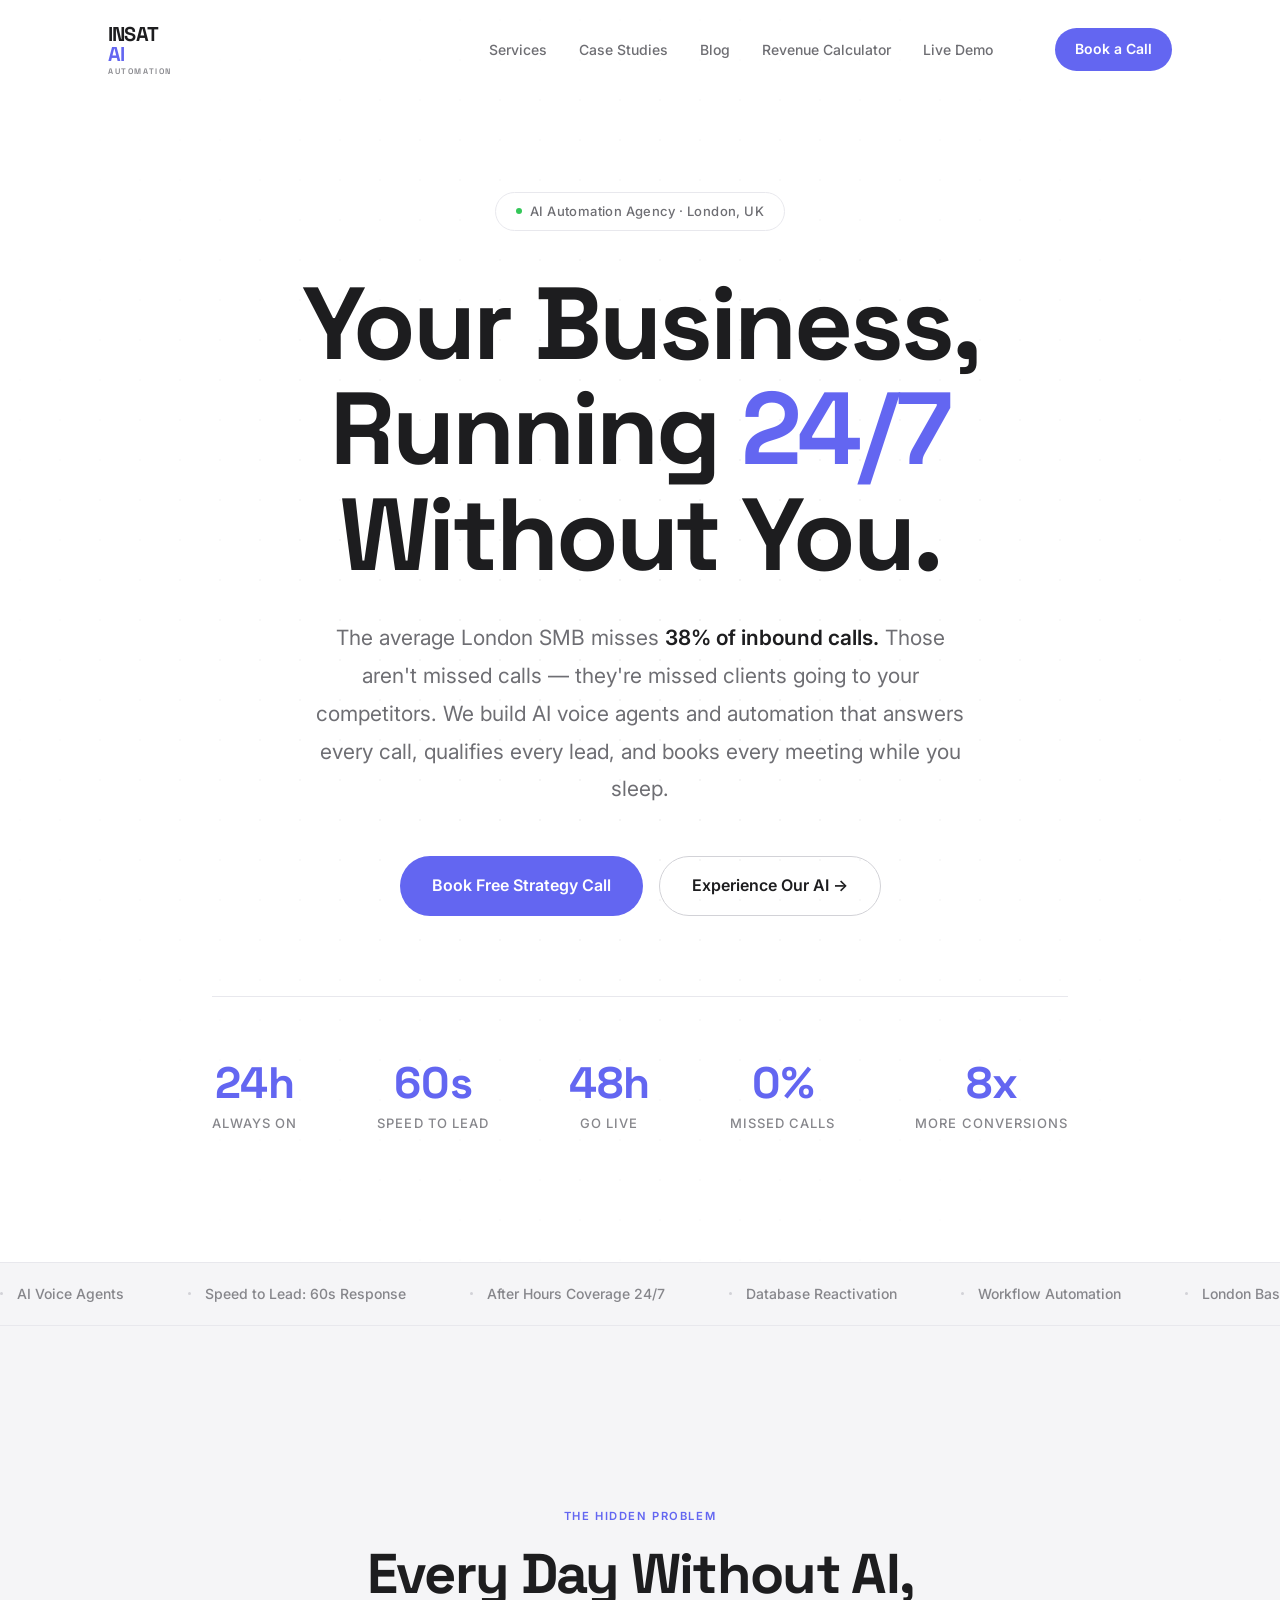
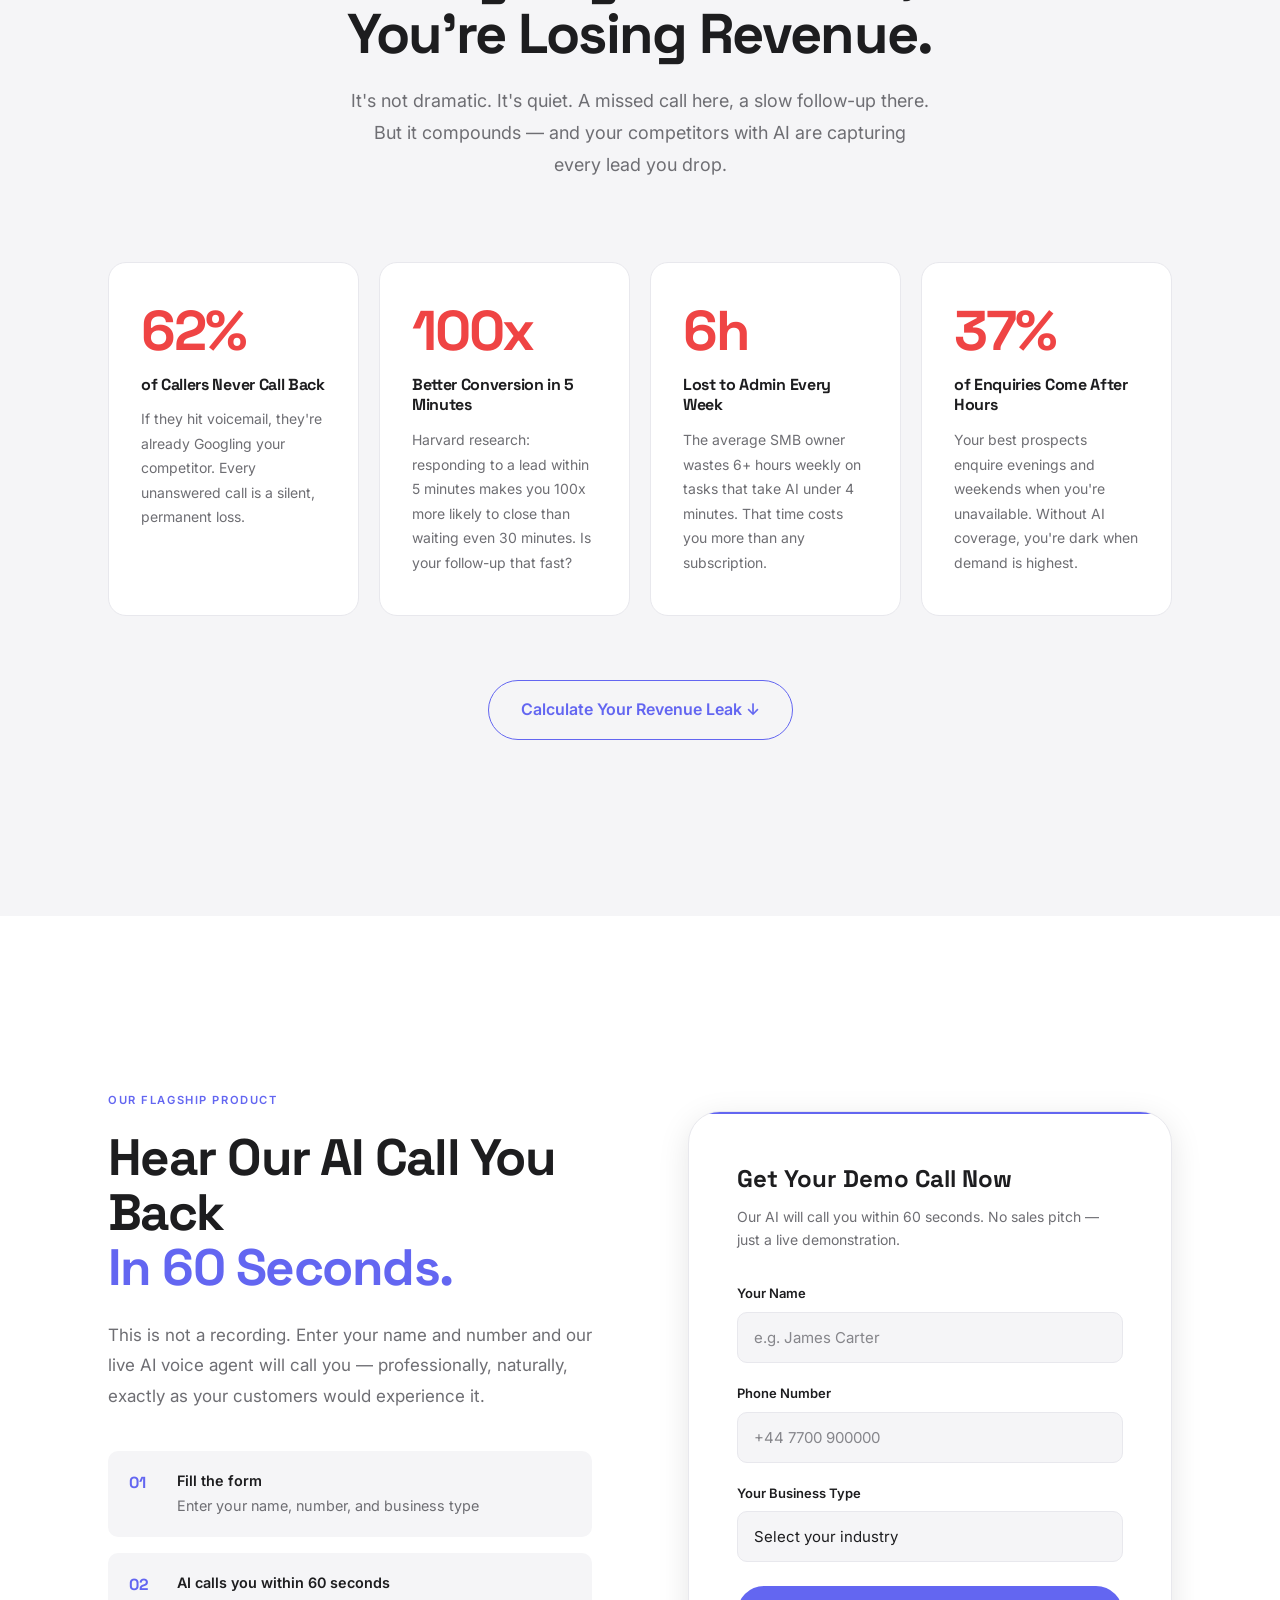
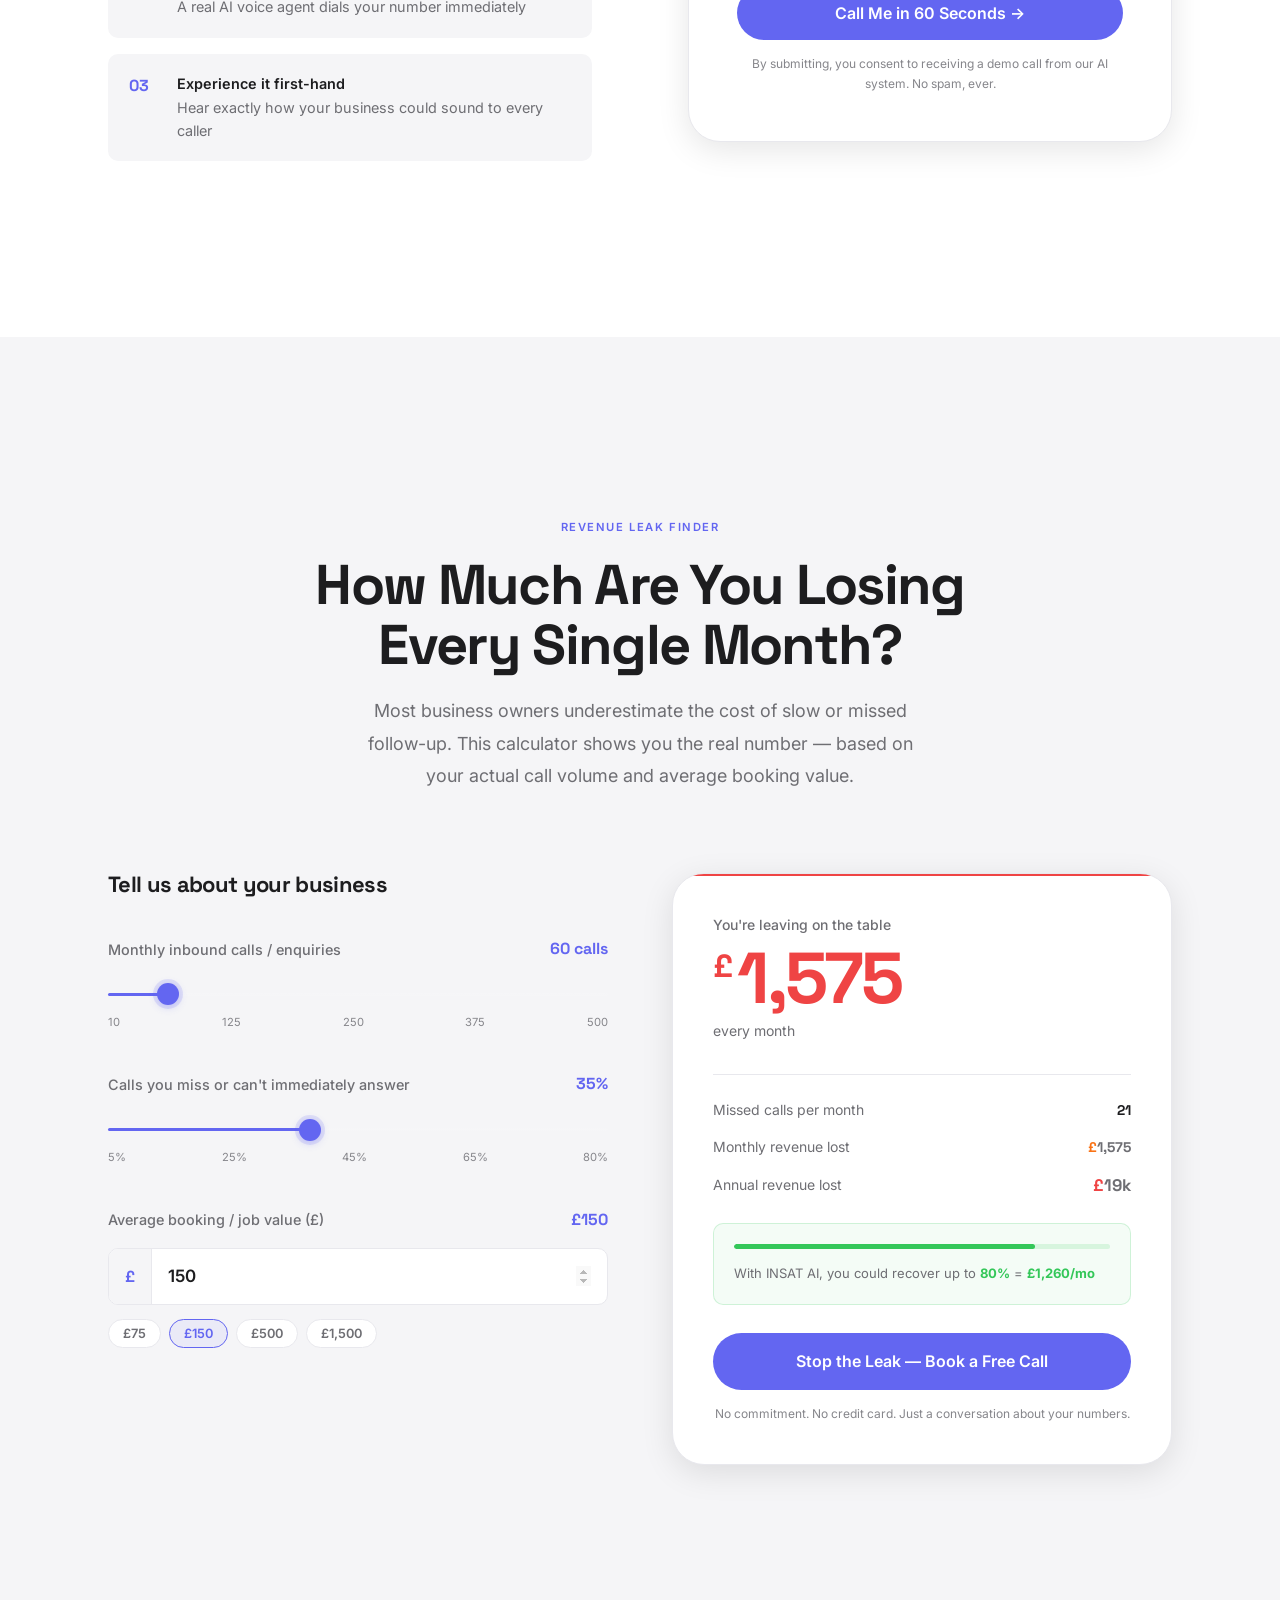
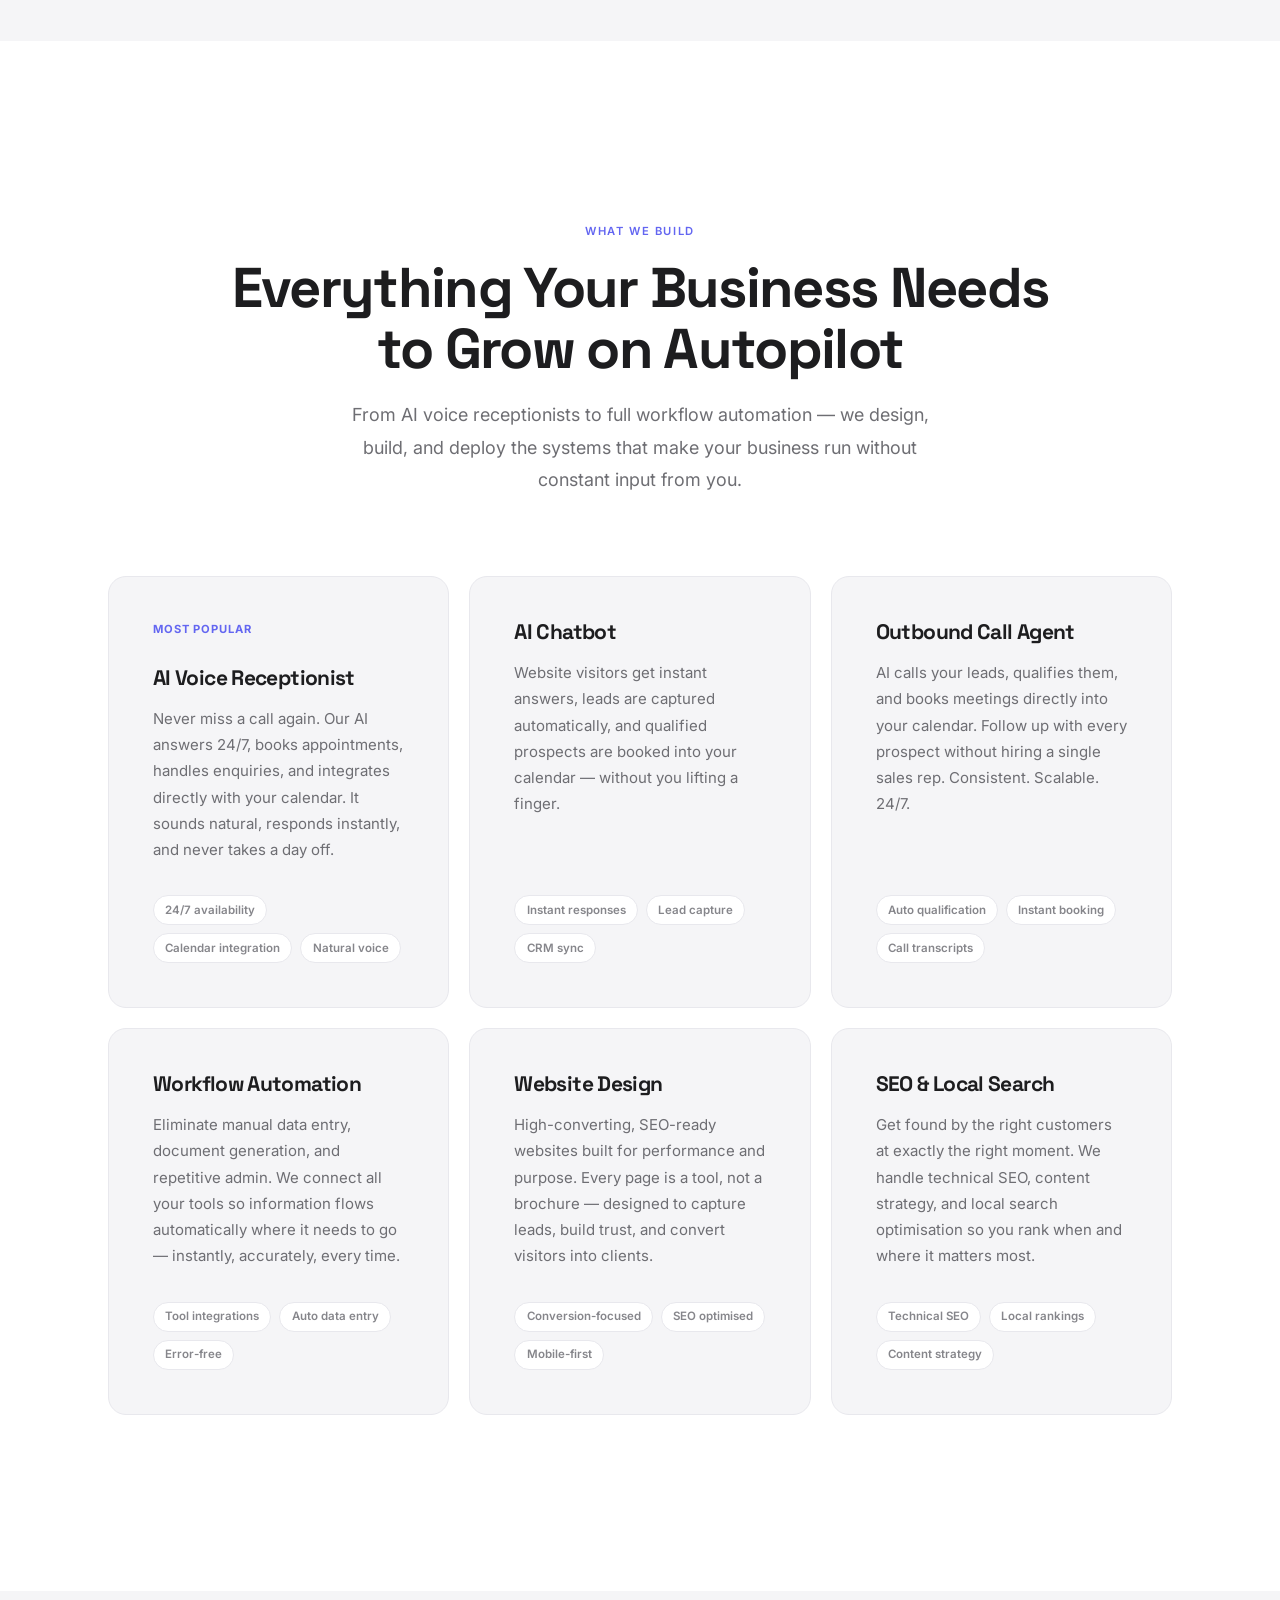
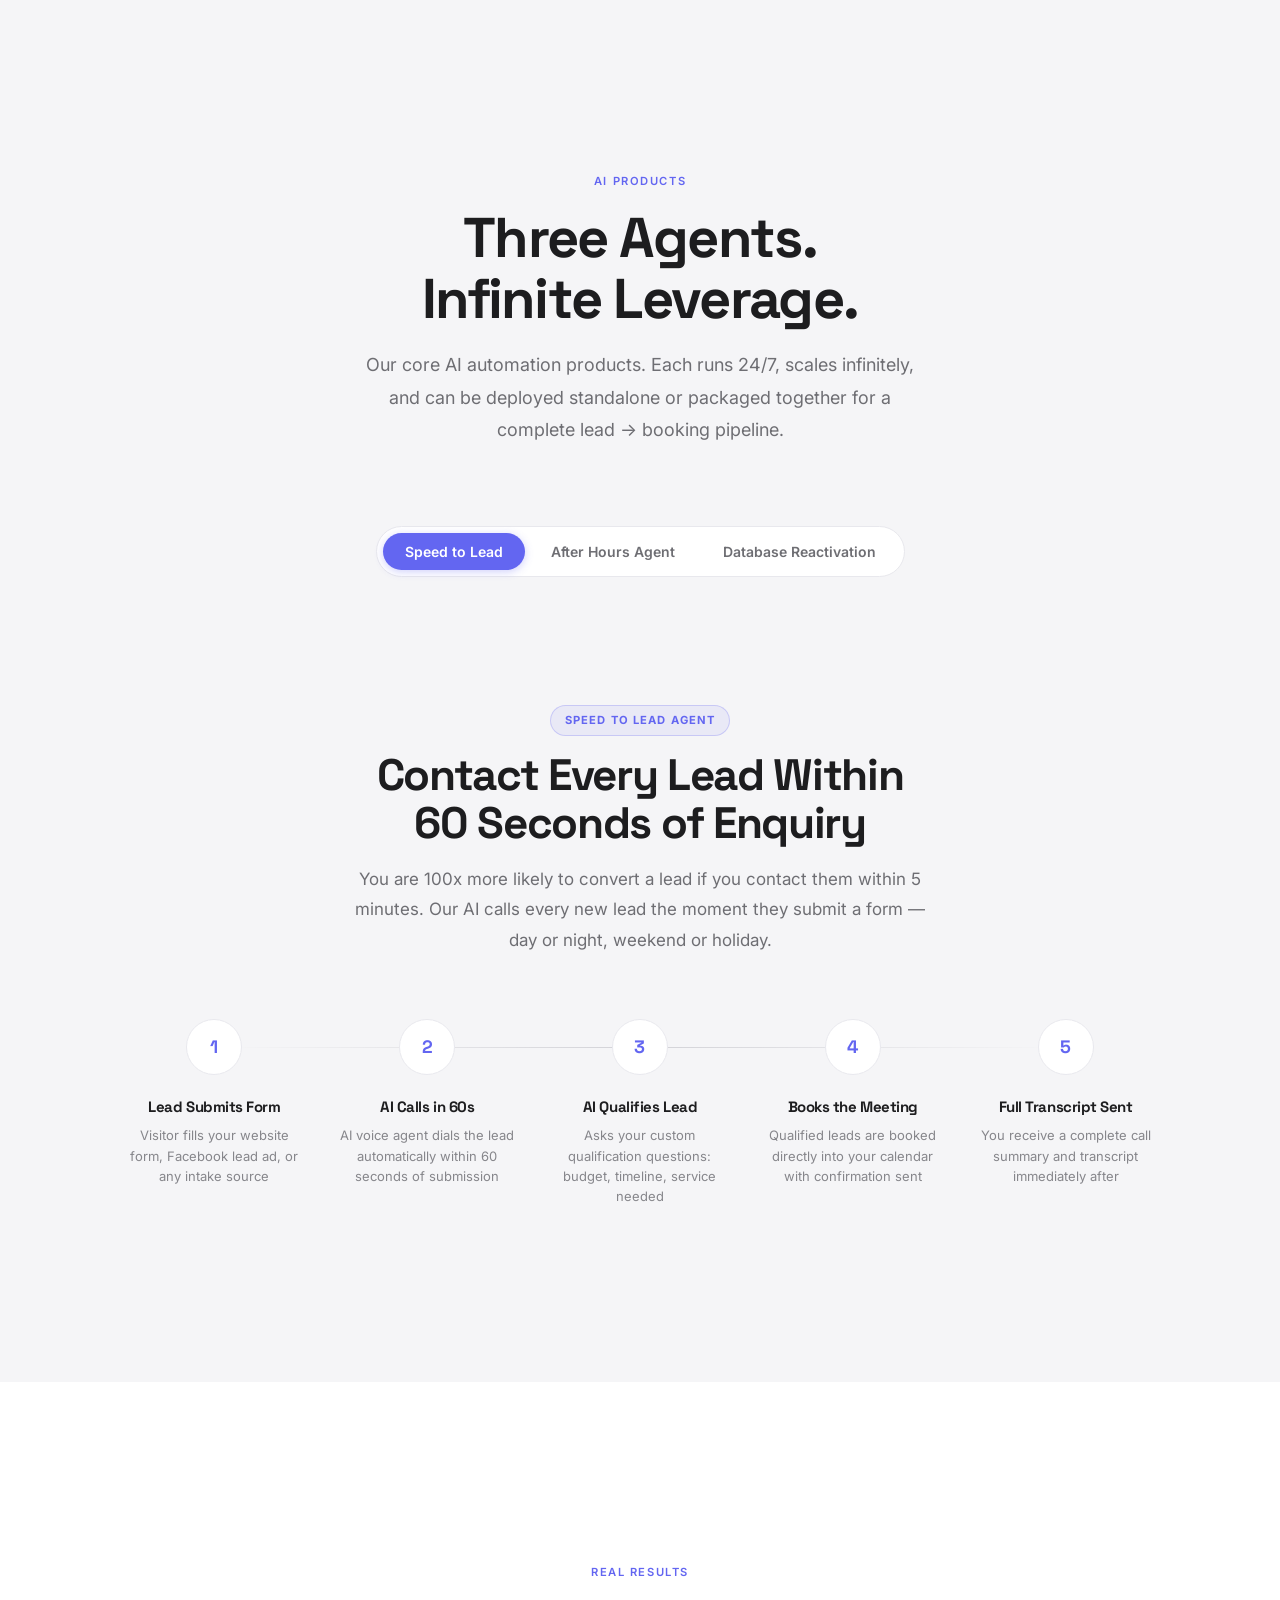
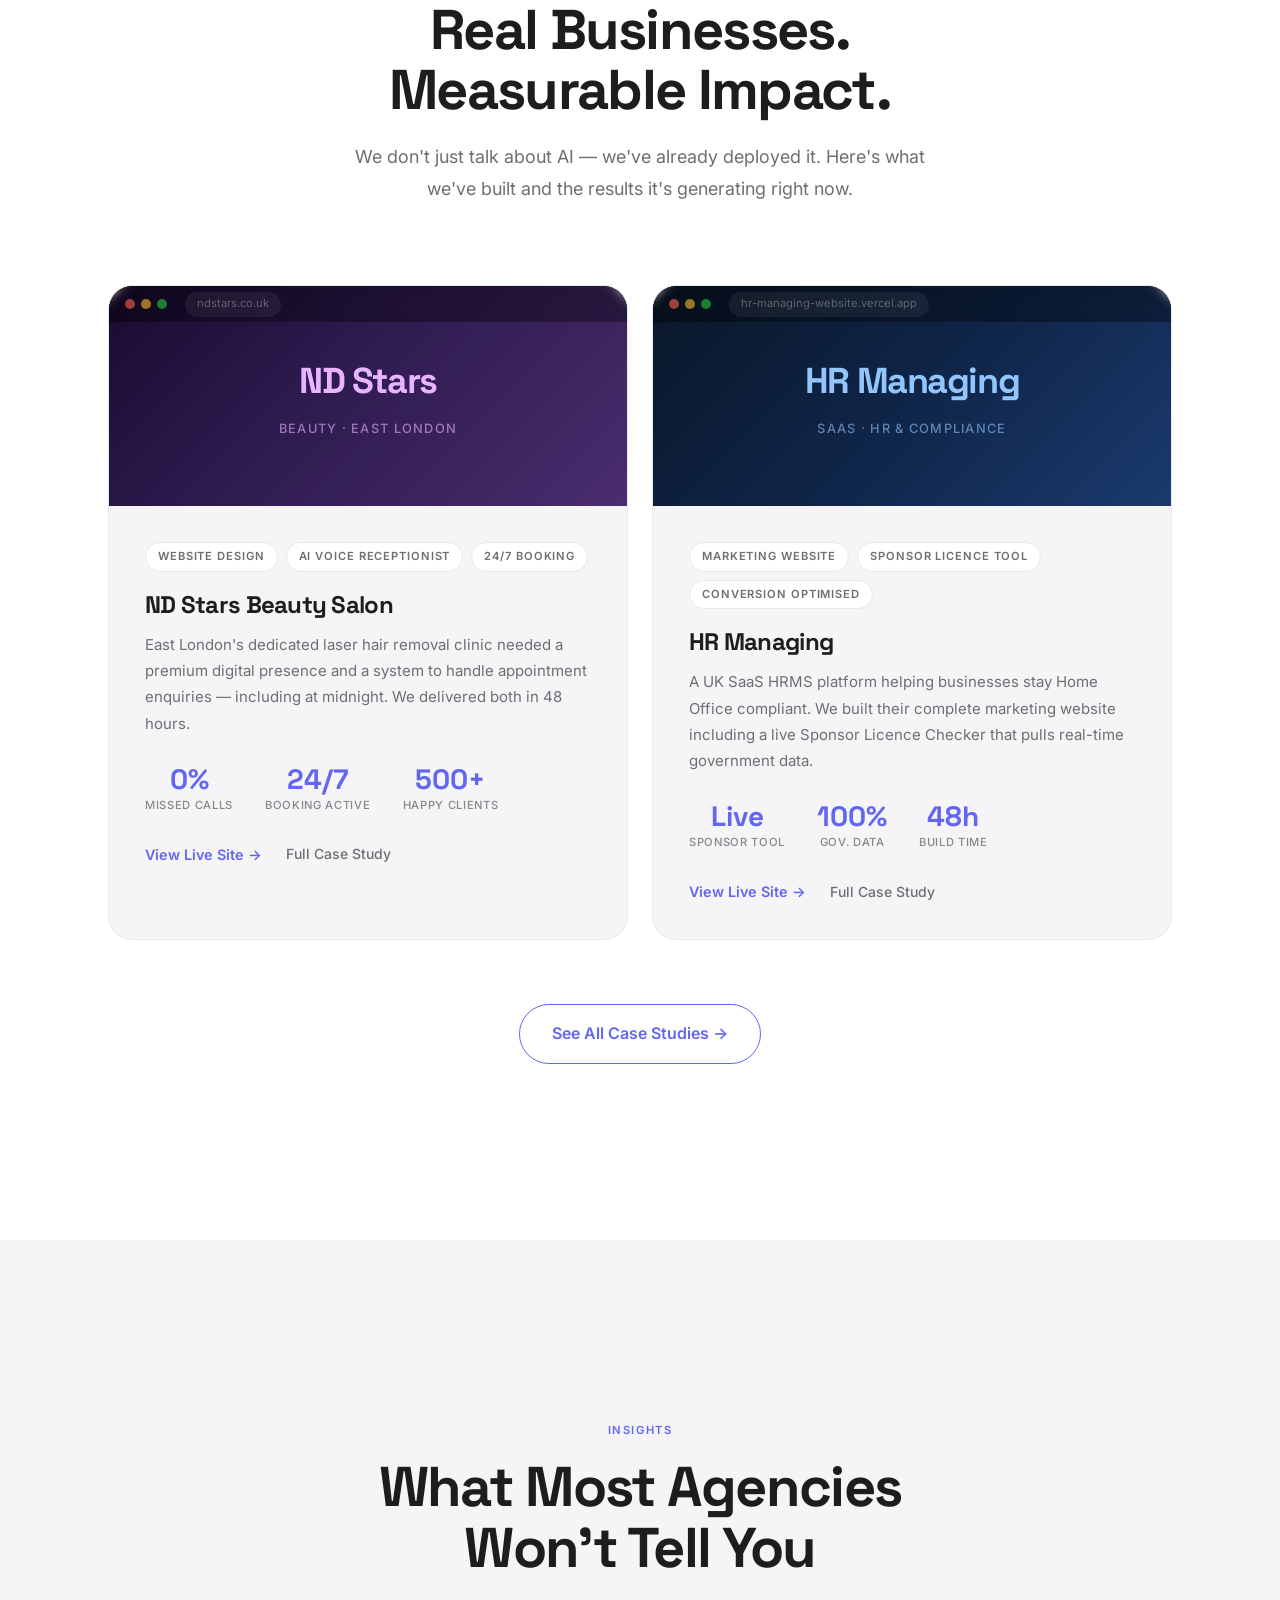
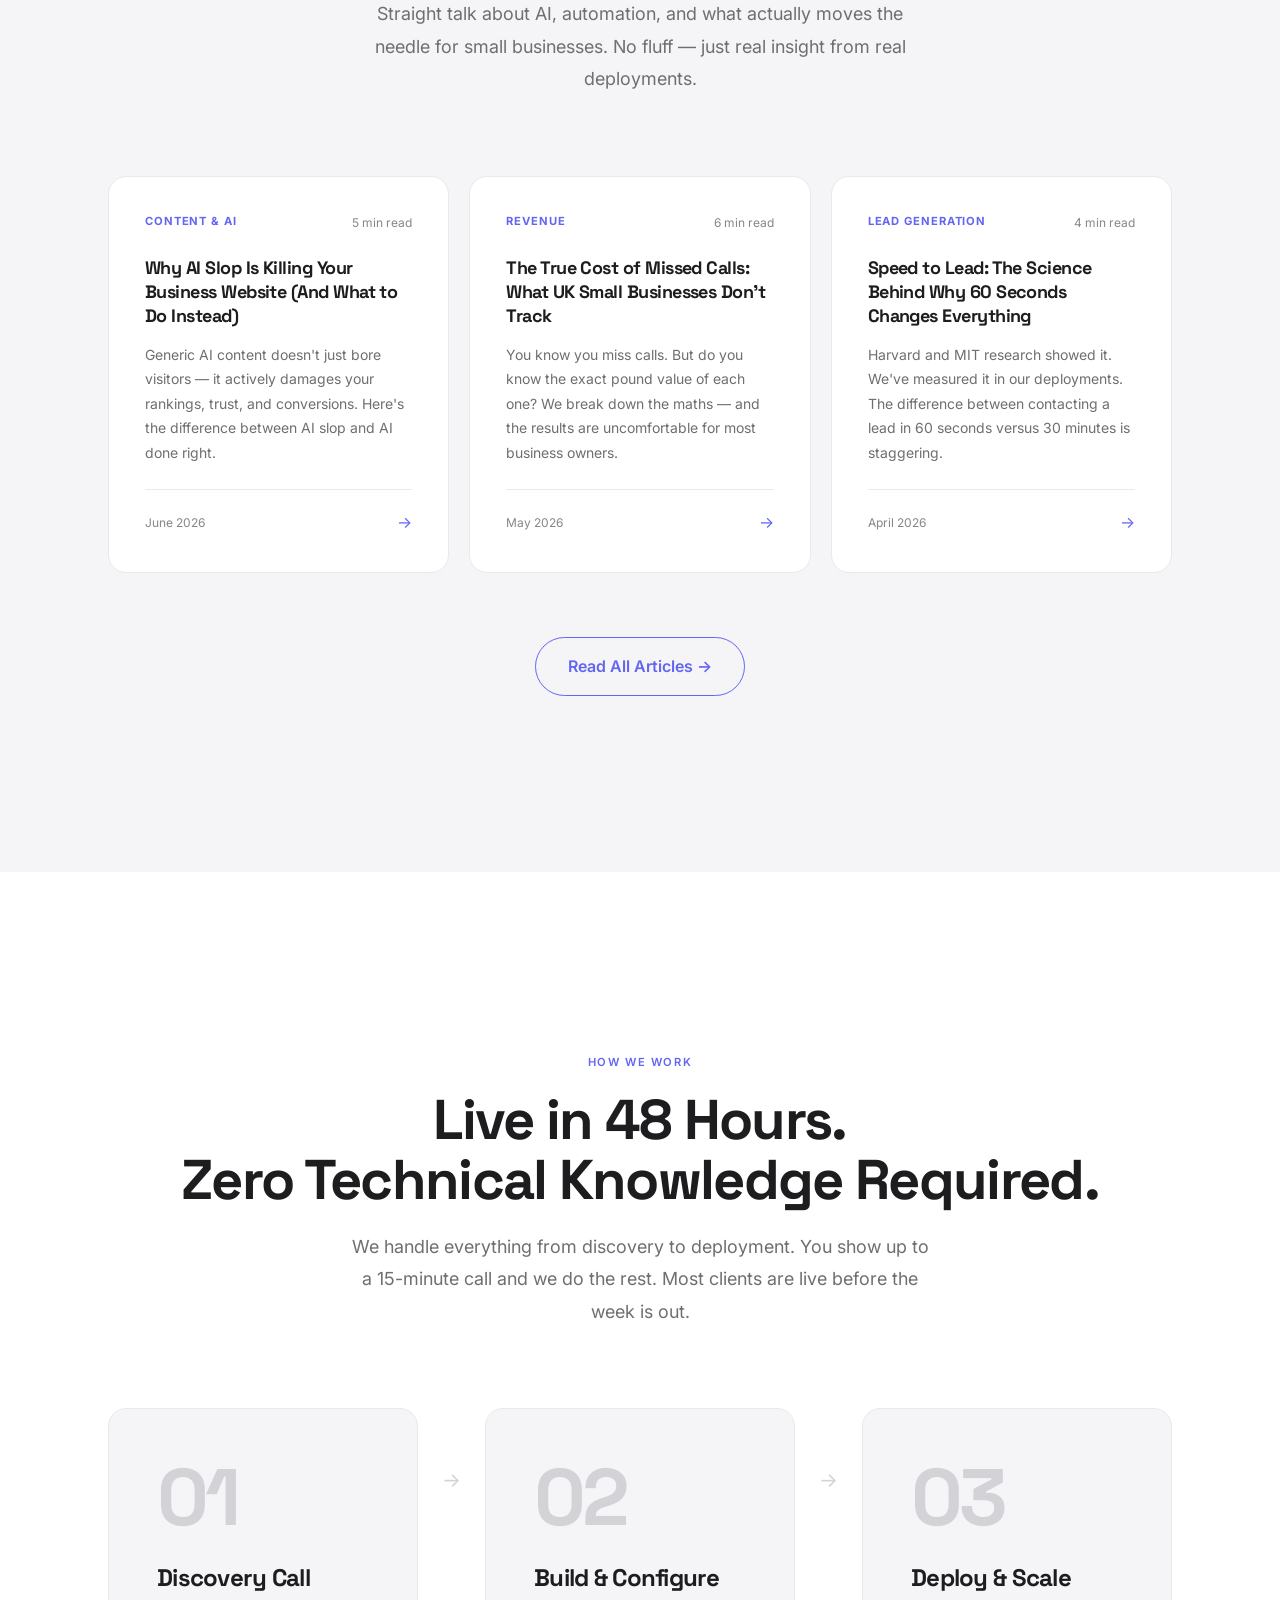
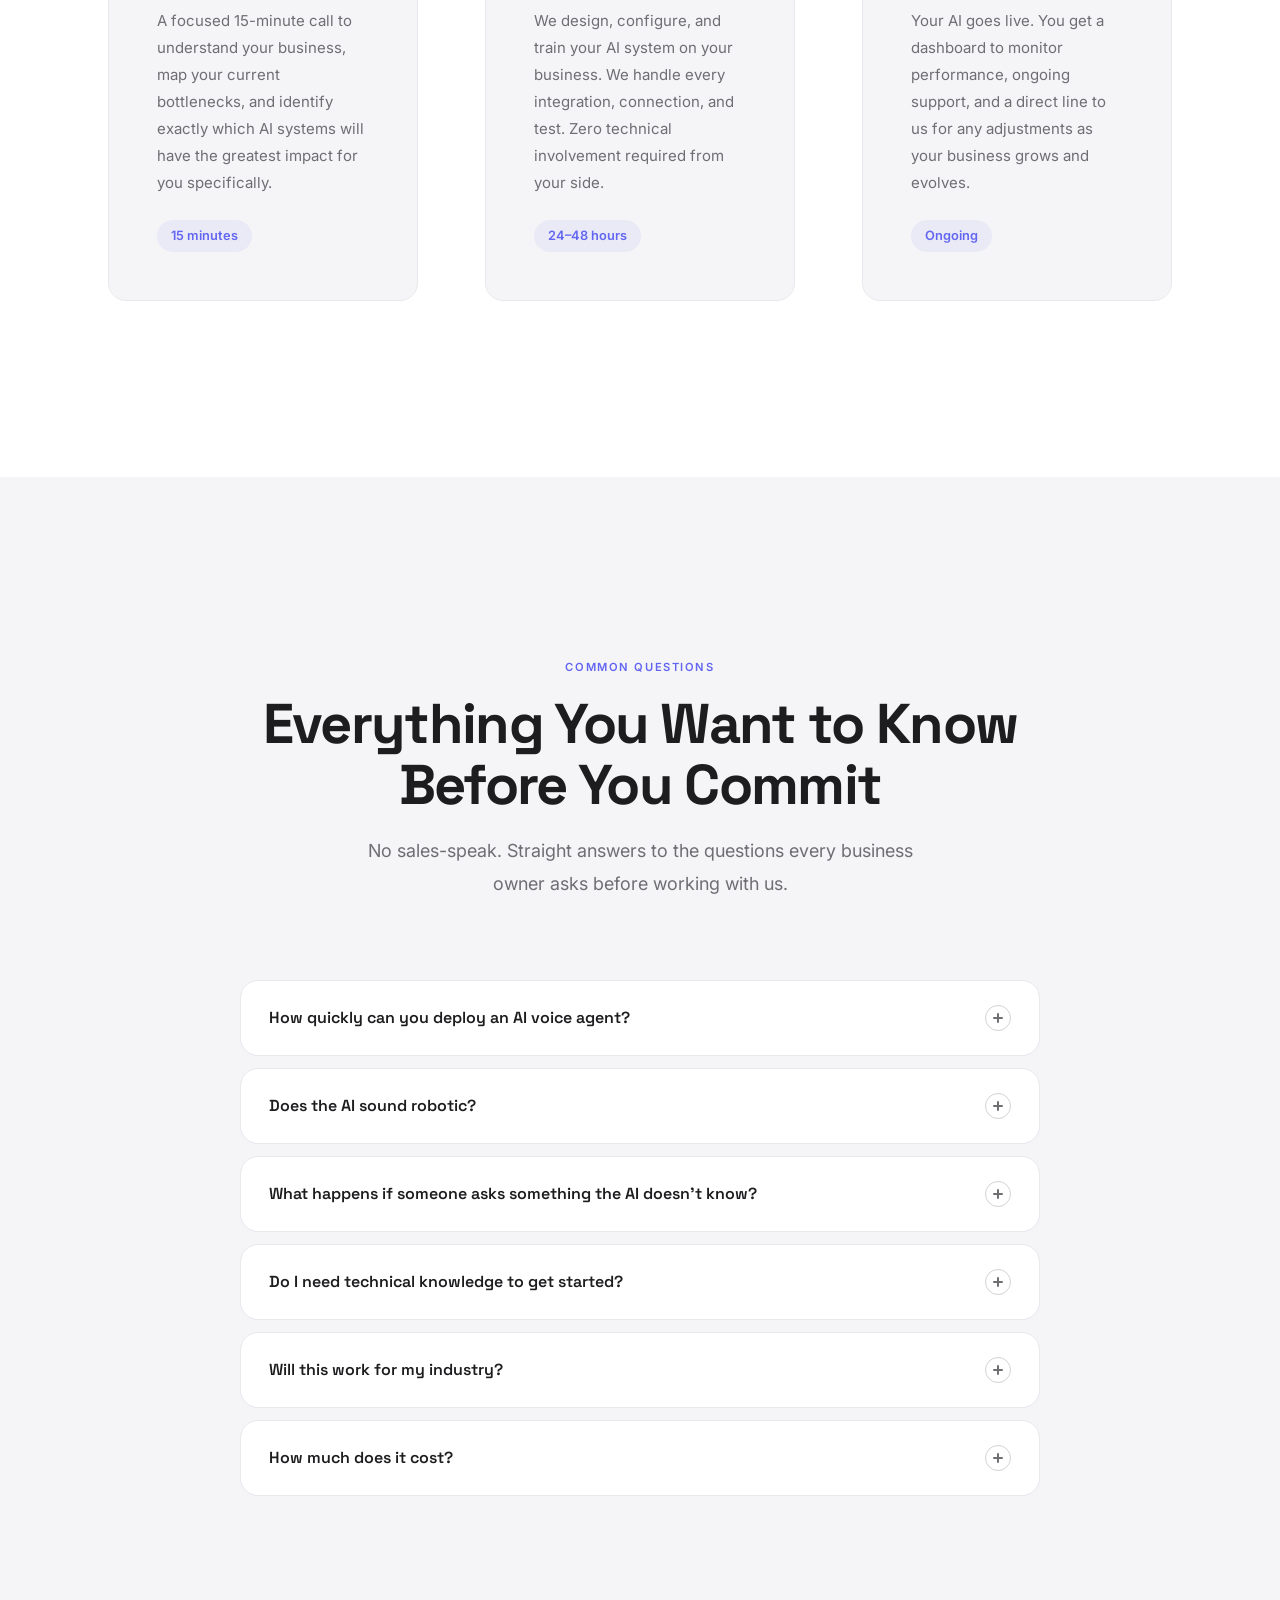
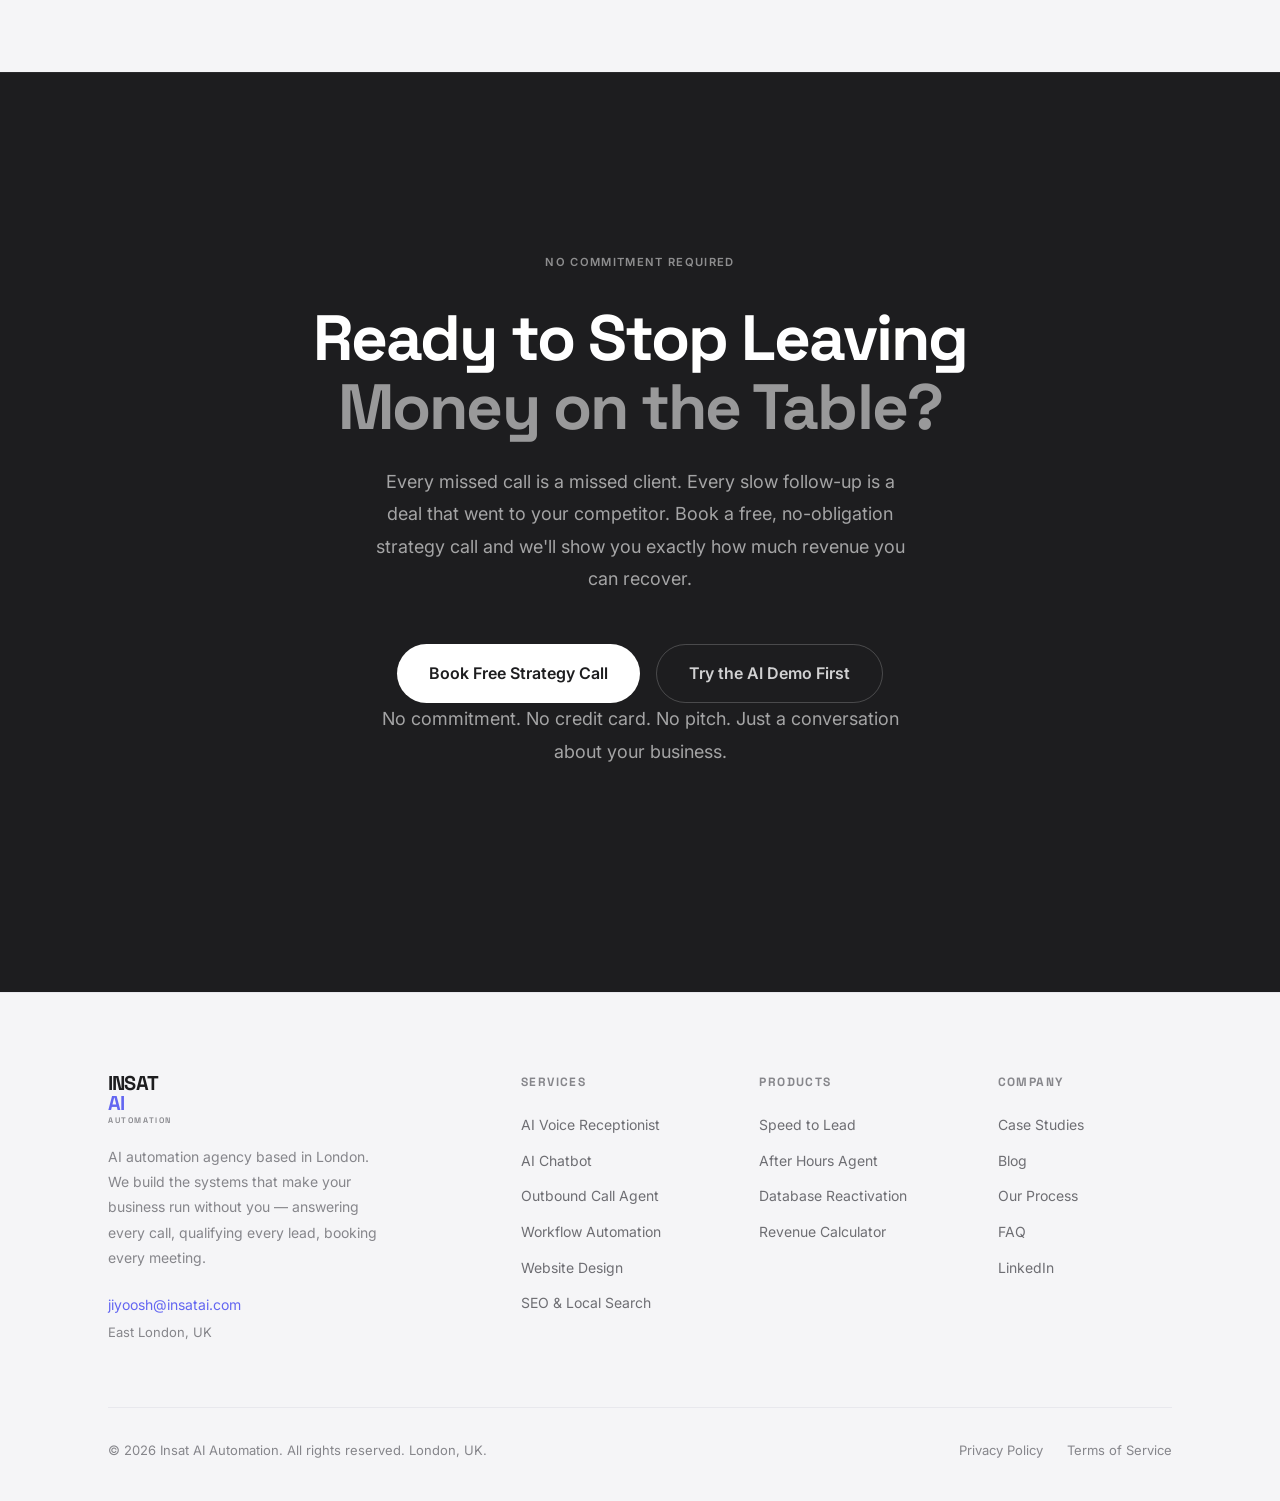
==== commit abc71e6b: "updated website" ====
--- a/index.html
+++ b/index.html
@@ -1,73 +1,121 @@
 <!DOCTYPE html>
-<html lang="en">
+<html lang="en-GB">
 <head>
   <meta charset="UTF-8">
   <meta name="viewport" content="width=device-width, initial-scale=1.0">
-  <title>Insat AI — AI Agents & Automation for Growing Businesses</title>
-  <meta name="description" content="We build AI voice agents, automation systems, and digital infrastructure that answers every call, qualifies every lead, and books every meeting. Based in London.">
+  <title>INSAT AI — AI Automation Agency London | AI Voice Agents & Workflow Automation</title>
+  <meta name="description" content="London's AI automation agency. We build AI voice receptionists, workflow automation, and lead qualification systems that run 24/7. Live in 48 hours. Based in East London.">
+  <meta name="keywords" content="AI automation agency London, AI voice receptionist London, AI chatbot London, workflow automation London, lead qualification AI, AI for small business London, East London AI agency">
+  <link rel="canonical" href="https://insatai.com/">
+  <meta name="geo.region" content="GB-ENG">
+  <meta name="geo.placename" content="London">
+  <meta name="geo.position" content="51.5074;-0.1278">
+  <meta name="ICBM" content="51.5074, -0.1278">
+  <meta property="og:type" content="website">
+  <meta property="og:url" content="https://insatai.com/">
+  <meta property="og:title" content="INSAT AI — AI Automation Agency London">
+  <meta property="og:description" content="We build AI voice agents, automation systems, and lead qualification tools that answer every call, follow up every lead, and book every meeting. Based in London, live in 48 hours.">
+  <meta property="og:image" content="https://insatai.com/og-image.jpg">
+  <meta property="og:locale" content="en_GB">
+  <meta property="og:site_name" content="INSAT AI">
+  <meta name="twitter:card" content="summary_large_image">
+  <meta name="twitter:title" content="INSAT AI — AI Automation Agency London">
+  <meta name="twitter:description" content="AI voice agents and automation that answer every call, qualify every lead, and book every meeting. London-based. Live in 48 hours.">
+  <meta name="twitter:image" content="https://insatai.com/og-image.jpg">
+  <link rel="preconnect" href="https://fonts.googleapis.com">
+  <link rel="preconnect" href="https://fonts.gstatic.com" crossorigin>
+  <link href="https://fonts.googleapis.com/css2?family=Space+Grotesk:wght@400;500;600;700;800&family=Inter:wght@300;400;500;600&display=swap" rel="stylesheet">
   <link rel="stylesheet" href="css/style.css">
+
+  <script type="application/ld+json">
+  {
+    "@context": "https://schema.org",
+    "@type": "LocalBusiness",
+    "name": "INSAT AI Automation",
+    "description": "AI automation agency in London building AI voice agents, workflow automation, and lead qualification systems for growing businesses.",
+    "url": "https://insatai.com",
+    "email": "jiyoosh@insatai.com",
+    "address": {
+      "@type": "PostalAddress",
+      "addressLocality": "London",
+      "addressRegion": "England",
+      "addressCountry": "GB"
+    },
+    "geo": { "@type": "GeoCoordinates", "latitude": 51.5074, "longitude": -0.1278 },
+    "areaServed": ["London", "East London", "United Kingdom"],
+    "priceRange": "££",
+    "serviceType": ["AI Voice Receptionist", "AI Chatbot", "Workflow Automation", "Lead Qualification", "Website Design", "SEO"],
+    "sameAs": ["https://linkedin.com/in/jiyooshkarayil"]
+  }
+  </script>
+  <script type="application/ld+json">
+  {
+    "@context": "https://schema.org",
+    "@type": "FAQPage",
+    "mainEntity": [
+      { "@type": "Question", "name": "How quickly can you deploy an AI voice agent?", "acceptedAnswer": { "@type": "Answer", "text": "Most clients go live within 24–48 hours of our discovery call. We handle all configuration, integration, and testing — you don't need any technical knowledge." } },
+      { "@type": "Question", "name": "Does the AI sound robotic?", "acceptedAnswer": { "@type": "Answer", "text": "No. Our AI voice agents use the latest large language models and natural voice synthesis. Callers regularly can't tell they're speaking to an AI." } },
+      { "@type": "Question", "name": "Do I need technical knowledge to get started?", "acceptedAnswer": { "@type": "Answer", "text": "None at all. You show up to a 15-minute discovery call. We handle everything else — build, configure, integrate, test, and deploy." } },
+      { "@type": "Question", "name": "Will this work for my industry?", "acceptedAnswer": { "@type": "Answer", "text": "We've deployed AI automation for beauty salons, healthcare clinics, legal firms, real estate agencies, trades businesses, restaurants, and SaaS platforms." } }
+    ]
+  }
+  </script>
 </head>
 <body>
 
-  <!-- ════════════════════════════════
-       NAVIGATION
-  ════════════════════════════════ -->
-  <nav id="nav">
+  <!-- NAVIGATION -->
+  <nav id="nav" role="navigation" aria-label="Main navigation">
     <div class="nav-inner">
-      <a href="#" class="brand">
+      <a href="index.html" class="brand" aria-label="INSAT AI — Home">
         INSAT<span>AI</span>
+        <small>AUTOMATION</small>
       </a>
       <ul class="nav-menu">
-        <li><a href="#demo">AI Demo</a></li>
         <li><a href="#services">Services</a></li>
-        <li><a href="#products">Products</a></li>
-        <li><a href="#work">Work</a></li>
-        <li><a href="#process">Process</a></li>
+        <li><a href="case-studies.html">Case Studies</a></li>
+        <li><a href="blog.html">Blog</a></li>
+        <li><a href="#calculator">Revenue Calculator</a></li>
+        <li><a href="#demo">Live Demo</a></li>
       </ul>
-      <!-- REPLACE with your new cal.com link -->
-      <a href="https://cal.com/insatai-automation-nxzsxh/insat-ai-consultation" class="btn btn-primary nav-cta">Book a Call</a>
-      <button class="hamburger" aria-label="Open menu">
+      <a href="https://cal.com/insatai-automation-nxzsxh/insat-ai-booking" class="btn btn-primary nav-cta" target="_blank" rel="noopener">Book a Call</a>
+      <button class="hamburger" aria-label="Open menu" aria-expanded="false">
         <span></span><span></span><span></span>
       </button>
     </div>
   </nav>
 
-  <!-- Mobile Nav -->
-  <div class="mobile-nav">
-    <a href="#demo">AI Demo</a>
+  <div class="mobile-nav" role="dialog" aria-label="Mobile navigation">
     <a href="#services">Services</a>
-    <a href="#products">Products</a>
-    <a href="#work">Our Work</a>
-    <a href="#process">Process</a>
-    <a href="https://cal.com/insatai-automation-nxzsxh/insat-ai-consultation" class="btn btn-primary btn-lg">Book a Call</a>
+    <a href="case-studies.html">Case Studies</a>
+    <a href="blog.html">Blog</a>
+    <a href="#calculator">Revenue Calculator</a>
+    <a href="#demo">Live Demo</a>
+    <a href="https://cal.com/insatai-automation-nxzsxh/insat-ai-booking" class="btn btn-primary btn-lg" target="_blank" rel="noopener">Book a Call</a>
   </div>
 
-  <!-- ════════════════════════════════
-       HERO
-  ════════════════════════════════ -->
-  <section id="hero">
-    <div class="orb orb-1"></div>
-    <div class="orb orb-2"></div>
-    <div class="orb orb-3"></div>
-    <div class="hero-glow"></div>
-    <div class="hero-dots"></div>
+  <!-- HERO -->
+  <section id="hero" aria-label="Hero">
+    <div class="hero-dots" aria-hidden="true"></div>
 
     <div class="hero-inner">
-      <div class="hero-tag rv">AI Automation Agency &middot; London, UK</div>
+      <div class="hero-tag rv">
+        <span class="hero-tag-dot" aria-hidden="true"></span>
+        AI Automation Agency &middot; London, UK
+      </div>
 
       <h1 class="rv d1">
-        Your Business,<br>
-        Running <span class="grad-text">24/7</span><br>Without You.
+        Your Business,<br>Running <span class="grad-text">24/7</span><br>Without You.
       </h1>
 
       <p class="hero-sub rv d2">
-        We build AI voice agents, automation systems, and digital infrastructure
-        that answers every call, qualifies every lead, and books every meeting
-        &mdash; while you focus on growth.
+        The average London SMB misses <strong>38% of inbound calls.</strong>
+        Those aren't missed calls &mdash; they're missed clients going to your competitors.
+        We build AI voice agents and automation that answers every call, qualifies every lead,
+        and books every meeting while you sleep.
       </p>
 
       <div class="hero-actions rv d3">
-        <a href="https://cal.com/insatai-automation-nxzsxh/insat-ai-consultation" class="btn btn-primary btn-lg">Book Free Strategy Call</a>
+        <a href="https://cal.com/insatai-automation-nxzsxh/insat-ai-consultation" class="btn btn-primary btn-lg" target="_blank" rel="noopener">Book Free Strategy Call</a>
         <a href="#demo" class="btn btn-ghost btn-lg">Experience Our AI &rarr;</a>
       </div>
 
@@ -88,39 +136,73 @@
           <div class="h-stat-n"><span data-target="0" data-suffix="%">0%</span></div>
           <div class="h-stat-l">Missed Calls</div>
         </div>
-      </div>
-    </div>
-  </section>
-
-  <!-- ════════════════════════════════
-       TICKER
-  ════════════════════════════════ -->
-  <div class="ticker-wrap">
-    <div class="ticker-track">
-      <!-- Populated by JS -->
-    </div>
+        <div class="h-stat">
+          <div class="h-stat-n"><span data-target="8" data-suffix="x">0x</span></div>
+          <div class="h-stat-l">More Conversions</div>
+        </div>
+      </div>
+    </div>
+  </section>
+
+  <!-- TICKER -->
+  <div class="ticker-wrap" aria-hidden="true">
+    <div class="ticker-track"></div>
   </div>
 
-  <!-- ════════════════════════════════
-       DEMO CALL (Main Product Spotlight)
-  ════════════════════════════════ -->
-  <section id="demo">
-    <div class="demo-glow"></div>
+  <!-- PAIN POINTS -->
+  <section id="pain" aria-labelledby="pain-heading">
+    <div class="container">
+      <div class="section-header rv">
+        <span class="label">The Hidden Problem</span>
+        <h2 id="pain-heading">Every Day Without AI,<br>You're Losing Revenue.</h2>
+        <p>It's not dramatic. It's quiet. A missed call here, a slow follow-up there. But it compounds — and your competitors with AI are capturing every lead you drop.</p>
+      </div>
+
+      <div class="pain-grid">
+        <div class="pain-card rv d1">
+          <div class="pain-stat">62%</div>
+          <h3>of Callers Never Call Back</h3>
+          <p>If they hit voicemail, they're already Googling your competitor. Every unanswered call is a silent, permanent loss.</p>
+        </div>
+
+        <div class="pain-card rv d2">
+          <div class="pain-stat">100x</div>
+          <h3>Better Conversion in 5 Minutes</h3>
+          <p>Harvard research: responding to a lead within 5 minutes makes you 100x more likely to close than waiting even 30 minutes. Is your follow-up that fast?</p>
+        </div>
+
+        <div class="pain-card rv d3">
+          <div class="pain-stat">6h</div>
+          <h3>Lost to Admin Every Week</h3>
+          <p>The average SMB owner wastes 6+ hours weekly on tasks that take AI under 4 minutes. That time costs you more than any subscription.</p>
+        </div>
+
+        <div class="pain-card rv d4">
+          <div class="pain-stat">37%</div>
+          <h3>of Enquiries Come After Hours</h3>
+          <p>Your best prospects enquire evenings and weekends when you're unavailable. Without AI coverage, you're dark when demand is highest.</p>
+        </div>
+      </div>
+
+      <div class="pain-cta rv">
+        <a href="#calculator" class="btn btn-outline btn-lg">Calculate Your Revenue Leak &darr;</a>
+      </div>
+    </div>
+  </section>
+
+  <!-- DEMO CALL -->
+  <section id="demo" aria-labelledby="demo-heading">
     <div class="container">
       <div class="demo-inner">
 
-        <!-- Left: Explanation -->
         <div class="demo-text">
           <span class="label rv">Our Flagship Product</span>
-          <h2 class="rv d1">
-            Hear Our AI<br>
-            <span class="grad-text">Call You Back</span><br>
-            In 60 Seconds.
+          <h2 class="rv d1" id="demo-heading">
+            Hear Our AI Call You Back<br>
+            <span class="grad-text">In 60 Seconds.</span>
           </h2>
           <p class="rv d2">
-            This is not a recording. Enter your name and number and our live
-            AI voice agent will call you &mdash; professionally, naturally, just
-            like a real receptionist. See exactly what your customers would experience.
+            This is not a recording. Enter your name and number and our live AI voice agent will call you — professionally, naturally, exactly as your customers would experience it.
           </p>
 
           <div class="demo-steps">
@@ -148,24 +230,22 @@
           </div>
         </div>
 
-        <!-- Right: Form -->
         <div class="demo-form-wrap rv fr">
-          <div class="pulse-ring"></div>
           <div class="demo-form-content">
             <div class="form-title">Get Your Demo Call Now</div>
-            <p class="form-sub">Our AI will call you within 60 seconds. No sales pitch &mdash; just a live demonstration.</p>
-            <form id="demo-form" novalidate>
+            <p class="form-sub">Our AI will call you within 60 seconds. No sales pitch — just a live demonstration.</p>
+            <form id="demoForm" novalidate>
               <div class="form-group">
-                <label for="d-name">Your Name</label>
-                <input type="text" id="d-name" name="name" placeholder="e.g. James Carter" required>
+                <label for="demoName">Your Name</label>
+                <input type="text" id="demoName" name="name" placeholder="e.g. James Carter" required autocomplete="name">
               </div>
               <div class="form-group">
-                <label for="d-phone">Phone Number</label>
-                <input type="tel" id="d-phone" name="phone" placeholder="+44 7700 900000" required>
+                <label for="demoPhone">Phone Number</label>
+                <input type="tel" id="demoPhone" name="phone" placeholder="+44 7700 900000" required autocomplete="tel">
               </div>
               <div class="form-group">
-                <label for="d-type">Your Business Type</label>
-                <select id="d-type" name="businessType" required>
+                <label for="demoBusiness">Your Business Type</label>
+                <select id="demoBusiness" name="businessType" required>
                   <option value="" disabled selected>Select your industry</option>
                   <option value="beauty">Beauty &amp; Wellness</option>
                   <option value="medical">Healthcare &amp; Medical</option>
@@ -184,8 +264,8 @@
             </form>
           </div>
 
-          <div class="demo-success">
-            <div class="success-icon">&#10003;</div>
+          <div id="demoSuccess" class="demo-success" role="alert">
+            <div class="success-icon" aria-hidden="true">&#10003;</div>
             <div class="success-title">You're about to be called.</div>
             <p class="success-sub">Our AI voice agent will call your number within 60 seconds. Answer and experience it first-hand.</p>
           </div>
@@ -195,222 +275,289 @@
     </div>
   </section>
 
-  <!-- ════════════════════════════════
-       SERVICES
-  ════════════════════════════════ -->
-  <section id="services">
+  <!-- REVENUE CALCULATOR -->
+  <section id="calculator" aria-labelledby="calc-heading">
+    <div class="container">
+      <div class="section-header rv">
+        <span class="label">Revenue Leak Finder</span>
+        <h2 id="calc-heading">How Much Are You Losing<br>Every Single Month?</h2>
+        <p>Most business owners underestimate the cost of slow or missed follow-up. This calculator shows you the real number — based on your actual call volume and average booking value.</p>
+      </div>
+
+      <div class="calc-grid rv">
+        <div class="calc-inputs">
+          <h3 class="calc-inputs-title">Tell us about your business</h3>
+
+          <div class="calc-field">
+            <label for="calcCalls" class="calc-label">
+              Monthly inbound calls / enquiries
+              <span class="calc-label-val" id="calcCallsDisplay">60 calls</span>
+            </label>
+            <input type="range" id="calcCalls" min="10" max="500" value="60" class="calc-slider" aria-describedby="calcCallsDisplay">
+            <div class="calc-slider-marks">
+              <span>10</span><span>125</span><span>250</span><span>375</span><span>500</span>
+            </div>
+          </div>
+
+          <div class="calc-field">
+            <label for="calcMiss" class="calc-label">
+              Calls you miss or can't immediately answer
+              <span class="calc-label-val" id="calcMissDisplay">35%</span>
+            </label>
+            <input type="range" id="calcMiss" min="5" max="80" value="35" class="calc-slider" aria-describedby="calcMissDisplay">
+            <div class="calc-slider-marks">
+              <span>5%</span><span>25%</span><span>45%</span><span>65%</span><span>80%</span>
+            </div>
+          </div>
+
+          <div class="calc-field">
+            <label for="calcValue" class="calc-label">
+              Average booking / job value (£)
+              <span class="calc-label-val" id="calcValueDisplay">£150</span>
+            </label>
+            <div class="calc-num-wrap">
+              <span class="calc-currency" aria-hidden="true">£</span>
+              <input type="number" id="calcValue" value="150" min="10" max="50000" step="10" class="calc-num-input" aria-describedby="calcValueDisplay">
+            </div>
+            <div class="calc-presets">
+              <button class="calc-preset" data-val="75">£75</button>
+              <button class="calc-preset" data-val="150">£150</button>
+              <button class="calc-preset" data-val="500">£500</button>
+              <button class="calc-preset" data-val="1500">£1,500</button>
+            </div>
+          </div>
+        </div>
+
+        <div class="calc-output">
+          <div class="calc-result-card">
+            <div class="calc-result-label">You're leaving on the table</div>
+            <div class="calc-result-main">
+              <span class="calc-result-currency">£</span><span id="calcMonthlyMain" class="calc-result-amount">0</span>
+            </div>
+            <div class="calc-result-period">every month</div>
+
+            <div class="calc-breakdown">
+              <div class="calc-breakdown-row">
+                <span>Missed calls per month</span>
+                <strong id="calcMissedCalls">0</strong>
+              </div>
+              <div class="calc-breakdown-row">
+                <span>Monthly revenue lost</span>
+                <strong class="calc-highlight">£<span id="calcMonthly">0</span></strong>
+              </div>
+              <div class="calc-breakdown-row calc-breakdown-annual">
+                <span>Annual revenue lost</span>
+                <strong class="calc-annual">£<span id="calcAnnual">0</span></strong>
+              </div>
+            </div>
+
+            <div class="calc-recover">
+              <div class="calc-recover-bar">
+                <div class="calc-recover-fill" id="calcRecoverFill"></div>
+              </div>
+              <p>With INSAT AI, you could recover up to <strong>80%</strong> = <strong class="calc-recover-val">£<span id="calcRecoverAmount">0</span>/mo</strong></p>
+            </div>
+
+            <a href="https://cal.com/insatai-automation-nxzsxh/insat-ai-consultation" class="btn btn-primary btn-lg calc-btn" target="_blank" rel="noopener">
+              Stop the Leak — Book a Free Call
+            </a>
+            <p class="calc-disclaimer">No commitment. No credit card. Just a conversation about your numbers.</p>
+          </div>
+        </div>
+      </div>
+    </div>
+  </section>
+
+  <!-- SERVICES -->
+  <section id="services" aria-labelledby="services-heading">
     <div class="container">
       <div class="section-header rv">
         <span class="label">What We Build</span>
-        <h2>Everything Your Business<br>Needs to <span class="grad-text">Grow on Autopilot</span></h2>
-        <p>From AI voice receptionists to full workflow automation &mdash; we design, build, and deploy the systems that make your business run without you.</p>
+        <h2 id="services-heading">Everything Your Business Needs<br>to Grow on Autopilot</h2>
+        <p>From AI voice receptionists to full workflow automation — we design, build, and deploy the systems that make your business run without constant input from you.</p>
       </div>
 
       <div class="services-grid">
         <div class="service-card rv d1">
-          <div class="service-icon">&#127908;</div>
+          <div class="service-tag-top">Most Popular</div>
           <h3>AI Voice Receptionist</h3>
-          <p>Never miss a call again. Our AI answers 24/7, books appointments, handles enquiries, and integrates directly with your calendar. Sounds natural. Works instantly.</p>
-          <span class="service-tag">Most Popular &rarr;</span>
+          <p>Never miss a call again. Our AI answers 24/7, books appointments, handles enquiries, and integrates directly with your calendar. It sounds natural, responds instantly, and never takes a day off.</p>
+          <div class="service-features">
+            <span>24/7 availability</span>
+            <span>Calendar integration</span>
+            <span>Natural voice</span>
+          </div>
         </div>
 
         <div class="service-card rv d2">
-          <div class="service-icon">&#128172;</div>
           <h3>AI Chatbot</h3>
-          <p>Website visitors get instant answers, leads are captured automatically, and qualified prospects are booked into your calendar &mdash; without you lifting a finger.</p>
+          <p>Website visitors get instant answers, leads are captured automatically, and qualified prospects are booked into your calendar — without you lifting a finger.</p>
+          <div class="service-features">
+            <span>Instant responses</span>
+            <span>Lead capture</span>
+            <span>CRM sync</span>
+          </div>
         </div>
 
         <div class="service-card rv d3">
-          <div class="service-icon">&#128222;</div>
           <h3>Outbound Call Agent</h3>
-          <p>AI calls your leads, qualifies them, and books meetings directly. Follow up with every prospect without hiring a single sales rep. Consistent. Scalable. 24/7.</p>
+          <p>AI calls your leads, qualifies them, and books meetings directly into your calendar. Follow up with every prospect without hiring a single sales rep. Consistent. Scalable. 24/7.</p>
+          <div class="service-features">
+            <span>Auto qualification</span>
+            <span>Instant booking</span>
+            <span>Call transcripts</span>
+          </div>
         </div>
 
         <div class="service-card rv d1">
-          <div class="service-icon">&#9889;</div>
           <h3>Workflow Automation</h3>
-          <p>Eliminate manual data entry, document generation, and repetitive admin. We connect all your tools so information flows automatically where it needs to go.</p>
+          <p>Eliminate manual data entry, document generation, and repetitive admin. We connect all your tools so information flows automatically where it needs to go — instantly, accurately, every time.</p>
+          <div class="service-features">
+            <span>Tool integrations</span>
+            <span>Auto data entry</span>
+            <span>Error-free</span>
+          </div>
         </div>
 
         <div class="service-card rv d2">
-          <div class="service-icon">&#127760;</div>
           <h3>Website Design</h3>
-          <p>High-converting, SEO-ready websites built with speed and purpose. We design digital infrastructure that performs &mdash; not just looks good. Every page is a tool.</p>
-          <span class="service-tag">See our work &darr;</span>
+          <p>High-converting, SEO-ready websites built for performance and purpose. Every page is a tool, not a brochure — designed to capture leads, build trust, and convert visitors into clients.</p>
+          <div class="service-features">
+            <span>Conversion-focused</span>
+            <span>SEO optimised</span>
+            <span>Mobile-first</span>
+          </div>
         </div>
 
         <div class="service-card rv d3">
-          <div class="service-icon">&#128269;</div>
           <h3>SEO &amp; Local Search</h3>
-          <p>Get found by the right customers at the right moment. We handle technical SEO, content strategy, and local search optimisation so you rank when it matters most.</p>
-        </div>
-      </div>
-    </div>
-  </section>
-
-  <!-- ════════════════════════════════
-       PRODUCTS (AI Workflows)
-  ════════════════════════════════ -->
-  <section id="products">
+          <p>Get found by the right customers at exactly the right moment. We handle technical SEO, content strategy, and local search optimisation so you rank when and where it matters most.</p>
+          <div class="service-features">
+            <span>Technical SEO</span>
+            <span>Local rankings</span>
+            <span>Content strategy</span>
+          </div>
+        </div>
+      </div>
+    </div>
+  </section>
+
+  <!-- PRODUCTS -->
+  <section id="products" aria-labelledby="products-heading">
     <div class="container">
       <div class="section-header rv">
         <span class="label">AI Products</span>
-        <h2>Three Agents.<br><span class="grad-text">Infinite Leverage.</span></h2>
-        <p>These are our core AI automation products. Each one runs 24/7, scales infinitely, and can be deployed as a standalone product or packaged together.</p>
-      </div>
-
-      <div class="products-tabs rv">
-        <button class="tab-btn active" data-tab="p-s2l">Speed to Lead</button>
-        <button class="tab-btn" data-tab="p-aha">After Hours Agent</button>
-        <button class="tab-btn" data-tab="p-dbr">Database Reactivation</button>
-      </div>
-
-      <!-- Speed to Lead -->
-      <div class="product-panel active" id="p-s2l">
+        <h2 id="products-heading">Three Agents.<br>Infinite Leverage.</h2>
+        <p>Our core AI automation products. Each runs 24/7, scales infinitely, and can be deployed standalone or packaged together for a complete lead &rarr; booking pipeline.</p>
+      </div>
+
+      <div class="products-tabs-wrap">
+        <div class="products-tabs rv" role="tablist" aria-label="AI Products">
+          <button class="tab-btn active" data-tab="p-s2l" role="tab" aria-selected="true" aria-controls="p-s2l">Speed to Lead</button>
+          <button class="tab-btn" data-tab="p-aha" role="tab" aria-selected="false" aria-controls="p-aha">After Hours Agent</button>
+          <button class="tab-btn" data-tab="p-dbr" role="tab" aria-selected="false" aria-controls="p-dbr">Database Reactivation</button>
+        </div>
+      </div>
+
+      <div class="product-panel active" id="p-s2l" role="tabpanel">
         <div class="product-header rv">
           <div class="product-badge">Speed to Lead Agent</div>
-          <h3>Contact Every Lead Within<br><span class="grad-text">60 Seconds of Enquiry</span></h3>
-          <p>Studies show you are 100x more likely to convert a lead if you contact them within 5 minutes. Our AI calls every new lead the moment they submit a form &mdash; day or night.</p>
+          <h3>Contact Every Lead Within<br>60 Seconds of Enquiry</h3>
+          <p>You are 100x more likely to convert a lead if you contact them within 5 minutes. Our AI calls every new lead the moment they submit a form — day or night, weekend or holiday.</p>
         </div>
         <div class="workflow rv">
           <div class="wf-step">
-            <div class="wf-icon">
-              <span class="wf-step-n">1</span>
-              &#128203;
-            </div>
+            <div class="wf-icon"><span class="wf-step-n">1</span></div>
             <h4>Lead Submits Form</h4>
-            <p>Visitor fills out your website form, Facebook lead ad, or any intake source</p>
-          </div>
-          <div class="wf-step">
-            <div class="wf-icon">
-              <span class="wf-step-n">2</span>
-              &#128222;
-            </div>
+            <p>Visitor fills your website form, Facebook lead ad, or any intake source</p>
+          </div>
+          <div class="wf-step">
+            <div class="wf-icon"><span class="wf-step-n">2</span></div>
             <h4>AI Calls in 60s</h4>
-            <p>AI voice agent dials the lead automatically, within 60 seconds of submission</p>
-          </div>
-          <div class="wf-step">
-            <div class="wf-icon">
-              <span class="wf-step-n">3</span>
-              &#128269;
-            </div>
+            <p>AI voice agent dials the lead automatically within 60 seconds of submission</p>
+          </div>
+          <div class="wf-step">
+            <div class="wf-icon"><span class="wf-step-n">3</span></div>
             <h4>AI Qualifies Lead</h4>
             <p>Asks your custom qualification questions: budget, timeline, service needed</p>
           </div>
           <div class="wf-step">
-            <div class="wf-icon">
-              <span class="wf-step-n">4</span>
-              &#128197;
-            </div>
+            <div class="wf-icon"><span class="wf-step-n">4</span></div>
             <h4>Books the Meeting</h4>
             <p>Qualified leads are booked directly into your calendar with confirmation sent</p>
           </div>
           <div class="wf-step">
-            <div class="wf-icon">
-              <span class="wf-step-n">5</span>
-              &#128196;
-            </div>
+            <div class="wf-icon"><span class="wf-step-n">5</span></div>
             <h4>Full Transcript Sent</h4>
             <p>You receive a complete call summary and transcript immediately after</p>
           </div>
         </div>
       </div>
 
-      <!-- After Hours Agent -->
-      <div class="product-panel" id="p-aha">
+      <div class="product-panel" id="p-aha" role="tabpanel">
         <div class="product-header rv">
           <div class="product-badge">After Hours Inbound Agent</div>
-          <h3>Answer Every Call.<br><span class="grad-text">Even at 2am on Sunday.</span></h3>
-          <p>60% of missed calls never call back. With our After Hours Agent, your business never goes to voicemail. Every caller is greeted, helped, and booked &mdash; 24/7.</p>
+          <h3>Answer Every Call.<br>Even at 2am on Sunday.</h3>
+          <p>60% of missed calls never call back. With our After Hours Agent, your business never goes to voicemail. Every caller is greeted, helped, and booked — around the clock.</p>
         </div>
         <div class="workflow rv">
           <div class="wf-step">
-            <div class="wf-icon">
-              <span class="wf-step-n">1</span>
-              &#127769;
-            </div>
+            <div class="wf-icon"><span class="wf-step-n">1</span></div>
             <h4>Call Comes In</h4>
-            <p>A prospect calls your number after business hours, weekends, or holidays</p>
-          </div>
-          <div class="wf-step">
-            <div class="wf-icon">
-              <span class="wf-step-n">2</span>
-              &#127908;</div>
+            <p>A prospect calls your number after hours, on weekends, or during busy periods</p>
+          </div>
+          <div class="wf-step">
+            <div class="wf-icon"><span class="wf-step-n">2</span></div>
             <h4>AI Answers Instantly</h4>
             <p>AI greets the caller professionally using your business name and voice persona</p>
           </div>
           <div class="wf-step">
-            <div class="wf-icon">
-              <span class="wf-step-n">3</span>
-              &#128172;
-            </div>
+            <div class="wf-icon"><span class="wf-step-n">3</span></div>
             <h4>Handles Enquiry</h4>
             <p>Answers FAQs, captures lead details, and handles common service enquiries</p>
           </div>
           <div class="wf-step">
-            <div class="wf-icon">
-              <span class="wf-step-n">4</span>
-              &#128197;
-            </div>
+            <div class="wf-icon"><span class="wf-step-n">4</span></div>
             <h4>Books Appointment</h4>
             <p>If ready to book, AI schedules directly into your calendar in real time</p>
           </div>
           <div class="wf-step">
-            <div class="wf-icon">
-              <span class="wf-step-n">5</span>
-              &#128276;
-            </div>
+            <div class="wf-icon"><span class="wf-step-n">5</span></div>
             <h4>You Get the Summary</h4>
             <p>SMS or email summary sent to you instantly with everything you need to know</p>
           </div>
         </div>
       </div>
 
-      <!-- Database Reactivation -->
-      <div class="product-panel" id="p-dbr">
+      <div class="product-panel" id="p-dbr" role="tabpanel">
         <div class="product-header rv">
           <div class="product-badge">Database Reactivation Agent</div>
-          <h3>Turn Your Old Contacts<br>Into <span class="grad-text">Booked Revenue</span></h3>
-          <p>Your existing database is a goldmine most businesses ignore. Our AI calls every dormant contact, re-qualifies interest, and books meetings &mdash; without a single cold call from you.</p>
+          <h3>Turn Your Old Contacts<br>Into Booked Revenue</h3>
+          <p>Your existing database is a goldmine most businesses ignore. Our AI calls every dormant contact, re-qualifies interest, and books meetings — without a single cold call from you.</p>
         </div>
         <div class="workflow rv">
           <div class="wf-step">
-            <div class="wf-icon">
-              <span class="wf-step-n">1</span>
-              &#128190;
-            </div>
+            <div class="wf-icon"><span class="wf-step-n">1</span></div>
             <h4>Upload Your List</h4>
-            <p>Share your existing contact list &mdash; past enquiries, old customers, unconverted leads</p>
-          </div>
-          <div class="wf-step">
-            <div class="wf-icon">
-              <span class="wf-step-n">2</span>
-              &#128222;
-            </div>
+            <p>Share your existing contact list — past enquiries, old customers, unconverted leads</p>
+          </div>
+          <div class="wf-step">
+            <div class="wf-icon"><span class="wf-step-n">2</span></div>
             <h4>AI Calls Each Contact</h4>
             <p>AI calls every number with a personalised, natural opening message from you</p>
           </div>
           <div class="wf-step">
-            <div class="wf-icon">
-              <span class="wf-step-n">3</span>
-              &#128269;
-            </div>
+            <div class="wf-icon"><span class="wf-step-n">3</span></div>
             <h4>Re-qualifies Interest</h4>
             <p>AI identifies who is still interested, who has changed needs, and who to remove</p>
           </div>
           <div class="wf-step">
-            <div class="wf-icon">
-              <span class="wf-step-n">4</span>
-              &#9889;
-            </div>
+            <div class="wf-icon"><span class="wf-step-n">4</span></div>
             <h4>Hot Leads Booked</h4>
             <p>Anyone showing interest is immediately booked into your calendar automatically</p>
           </div>
           <div class="wf-step">
-            <div class="wf-icon">
-              <span class="wf-step-n">5</span>
-              &#128202;
-            </div>
+            <div class="wf-icon"><span class="wf-step-n">5</span></div>
             <h4>Full Report Delivered</h4>
             <p>You receive a complete report: answered, interested, booked, and opted out</p>
           </div>
@@ -420,20 +567,16 @@
     </div>
   </section>
 
-  <!-- ════════════════════════════════
-       CASE STUDIES
-  ════════════════════════════════ -->
-  <section id="work">
+  <!-- CASE STUDIES -->
+  <section id="work" aria-labelledby="work-heading">
     <div class="container">
       <div class="section-header rv">
-        <span class="label">Our Work</span>
-        <h2>Real Businesses.<br><span class="grad-text">Real Results.</span></h2>
-        <p>We don't just talk about AI &mdash; we've already deployed it. Here's what we've built and the impact it's created.</p>
+        <span class="label">Real Results</span>
+        <h2 id="work-heading">Real Businesses.<br>Measurable Impact.</h2>
+        <p>We don't just talk about AI — we've already deployed it. Here's what we've built and the results it's generating right now.</p>
       </div>
 
       <div class="work-grid">
-
-        <!-- ND Stars -->
         <div class="case-card rv fl">
           <div class="case-preview case-preview-ndstars">
             <div class="case-browser-bar">
@@ -451,12 +594,10 @@
             <div class="case-tags">
               <span class="case-tag">Website Design</span>
               <span class="case-tag">AI Voice Receptionist</span>
-              <span class="case-tag">24/7 Booking System</span>
+              <span class="case-tag">24/7 Booking</span>
             </div>
             <h3>ND Stars Beauty Salon</h3>
-            <p>
-              East London's first dedicated laser hair removal clinic needed a premium digital presence and a system to handle the flood of appointment enquiries. We built a conversion-focused website and deployed a 24/7 AI voice receptionist that books appointments directly into their calendar &mdash; even at midnight.
-            </p>
+            <p>East London's dedicated laser hair removal clinic needed a premium digital presence and a system to handle appointment enquiries — including at midnight. We delivered both in 48 hours.</p>
             <div class="case-results">
               <div class="case-result-item">
                 <div class="case-result-n">0%</div>
@@ -471,13 +612,13 @@
                 <div class="case-result-l">Happy Clients</div>
               </div>
             </div>
-            <a href="https://www.ndstars.co.uk" target="_blank" rel="noopener" class="case-link">
-              View Live Site &rarr;
-            </a>
-          </div>
-        </div>
-
-        <!-- HR Managing -->
+            <div class="case-actions">
+              <a href="https://www.ndstars.co.uk" target="_blank" rel="noopener" class="case-link">View Live Site &rarr;</a>
+              <a href="case-studies.html#nd-stars" class="case-link-secondary">Full Case Study</a>
+            </div>
+          </div>
+        </div>
+
         <div class="case-card rv fr">
           <div class="case-preview case-preview-hr">
             <div class="case-browser-bar">
@@ -498,9 +639,7 @@
               <span class="case-tag">Conversion Optimised</span>
             </div>
             <h3>HR Managing</h3>
-            <p>
-              A UK SaaS HRMS platform helping businesses stay Home Office compliant. We designed and built their entire marketing website &mdash; conversion-focused landing pages, a live Sponsor Licence Checker tool that pulls real-time government data, and a design system built for long-term scale.
-            </p>
+            <p>A UK SaaS HRMS platform helping businesses stay Home Office compliant. We built their complete marketing website including a live Sponsor Licence Checker that pulls real-time government data.</p>
             <div class="case-results">
               <div class="case-result-item">
                 <div class="case-result-n">Live</div>
@@ -515,89 +654,224 @@
                 <div class="case-result-l">Build Time</div>
               </div>
             </div>
-            <a href="https://hr-managing-website.vercel.app" target="_blank" rel="noopener" class="case-link">
-              View Live Site &rarr;
-            </a>
-          </div>
-        </div>
-
-      </div>
-    </div>
-  </section>
-
-  <!-- ════════════════════════════════
-       PROCESS
-  ════════════════════════════════ -->
-  <section id="process">
+            <div class="case-actions">
+              <a href="https://hr-managing-website.vercel.app" target="_blank" rel="noopener" class="case-link">View Live Site &rarr;</a>
+              <a href="case-studies.html#hr-managing" class="case-link-secondary">Full Case Study</a>
+            </div>
+          </div>
+        </div>
+      </div>
+
+      <div class="work-cta rv">
+        <a href="case-studies.html" class="btn btn-outline btn-lg">See All Case Studies &rarr;</a>
+      </div>
+    </div>
+  </section>
+
+  <!-- BLOG PREVIEW -->
+  <section id="blog-preview" aria-labelledby="blog-heading">
+    <div class="container">
+      <div class="section-header rv">
+        <span class="label">Insights</span>
+        <h2 id="blog-heading">What Most Agencies<br>Won't Tell You</h2>
+        <p>Straight talk about AI, automation, and what actually moves the needle for small businesses. No fluff — just real insight from real deployments.</p>
+      </div>
+
+      <div class="blog-grid">
+        <a href="blog/why-avoid-ai-slop.html" class="blog-card rv d1">
+          <div class="blog-card-top">
+            <div class="blog-tag">Content &amp; AI</div>
+            <div class="blog-read-time">5 min read</div>
+          </div>
+          <h3>Why AI Slop Is Killing Your Business Website (And What to Do Instead)</h3>
+          <p>Generic AI content doesn't just bore visitors — it actively damages your rankings, trust, and conversions. Here's the difference between AI slop and AI done right.</p>
+          <div class="blog-card-footer">
+            <span class="blog-date">June 2026</span>
+            <span class="blog-arrow">&rarr;</span>
+          </div>
+        </a>
+
+        <a href="blog/true-cost-of-missed-calls.html" class="blog-card rv d2">
+          <div class="blog-card-top">
+            <div class="blog-tag">Revenue</div>
+            <div class="blog-read-time">6 min read</div>
+          </div>
+          <h3>The True Cost of Missed Calls: What UK Small Businesses Don't Track</h3>
+          <p>You know you miss calls. But do you know the exact pound value of each one? We break down the maths — and the results are uncomfortable for most business owners.</p>
+          <div class="blog-card-footer">
+            <span class="blog-date">May 2026</span>
+            <span class="blog-arrow">&rarr;</span>
+          </div>
+        </a>
+
+        <a href="blog/speed-to-lead.html" class="blog-card rv d3">
+          <div class="blog-card-top">
+            <div class="blog-tag">Lead Generation</div>
+            <div class="blog-read-time">4 min read</div>
+          </div>
+          <h3>Speed to Lead: The Science Behind Why 60 Seconds Changes Everything</h3>
+          <p>Harvard and MIT research showed it. We've measured it in our deployments. The difference between contacting a lead in 60 seconds versus 30 minutes is staggering.</p>
+          <div class="blog-card-footer">
+            <span class="blog-date">April 2026</span>
+            <span class="blog-arrow">&rarr;</span>
+          </div>
+        </a>
+      </div>
+
+      <div class="blog-cta rv">
+        <a href="blog.html" class="btn btn-outline btn-lg">Read All Articles &rarr;</a>
+      </div>
+    </div>
+  </section>
+
+  <!-- PROCESS -->
+  <section id="process" aria-labelledby="process-heading">
     <div class="container">
       <div class="section-header rv">
         <span class="label">How We Work</span>
-        <h2>Live in <span class="grad-text">48 Hours.</span><br>No Technical Knowledge Required.</h2>
-        <p>We handle everything from discovery to deployment. You show up to a 15-minute call and we do the rest.</p>
+        <h2 id="process-heading">Live in 48 Hours.<br>Zero Technical Knowledge Required.</h2>
+        <p>We handle everything from discovery to deployment. You show up to a 15-minute call and we do the rest. Most clients are live before the week is out.</p>
       </div>
 
       <div class="process-grid">
         <div class="process-card rv d1">
-          <div class="process-n">01</div>
+          <div class="process-n" aria-hidden="true">01</div>
           <h3>Discovery Call</h3>
-          <p>A focused 15-minute call to understand your business, map your current bottlenecks, and identify exactly which AI systems will have the greatest impact for you.</p>
+          <p>A focused 15-minute call to understand your business, map your current bottlenecks, and identify exactly which AI systems will have the greatest impact for you specifically.</p>
           <div class="process-time">15 minutes</div>
         </div>
 
+        <div class="process-connector" aria-hidden="true"></div>
+
         <div class="process-card rv d2">
-          <div class="process-n">02</div>
+          <div class="process-n" aria-hidden="true">02</div>
           <h3>Build &amp; Configure</h3>
-          <p>We design, configure, and train your AI system on your business. We handle every integration, every connection, every test. Zero technical involvement from your side.</p>
-          <div class="process-time">24&ndash;48 hours</div>
-        </div>
+          <p>We design, configure, and train your AI system on your business. We handle every integration, connection, and test. Zero technical involvement required from your side.</p>
+          <div class="process-time">24–48 hours</div>
+        </div>
+
+        <div class="process-connector" aria-hidden="true"></div>
 
         <div class="process-card rv d3">
-          <div class="process-n">03</div>
+          <div class="process-n" aria-hidden="true">03</div>
           <h3>Deploy &amp; Scale</h3>
-          <p>Your AI goes live. You get a dashboard to monitor performance, ongoing support, and a direct line to us for any adjustments as your business evolves.</p>
+          <p>Your AI goes live. You get a dashboard to monitor performance, ongoing support, and a direct line to us for any adjustments as your business grows and evolves.</p>
           <div class="process-time">Ongoing</div>
         </div>
       </div>
     </div>
   </section>
 
-  <!-- ════════════════════════════════
-       FINAL CTA
-  ════════════════════════════════ -->
-  <section id="cta">
-    <div class="cta-bg"></div>
+  <!-- FAQ -->
+  <section id="faq" aria-labelledby="faq-heading">
+    <div class="container">
+      <div class="section-header rv">
+        <span class="label">Common Questions</span>
+        <h2 id="faq-heading">Everything You Want to Know<br>Before You Commit</h2>
+        <p>No sales-speak. Straight answers to the questions every business owner asks before working with us.</p>
+      </div>
+
+      <div class="faq-list rv">
+        <div class="faq-item">
+          <button class="faq-q" aria-expanded="false">
+            How quickly can you deploy an AI voice agent?
+            <span class="faq-icon" aria-hidden="true"></span>
+          </button>
+          <div class="faq-a">
+            <p>Most clients go live within 24–48 hours of our discovery call. We handle all configuration, integration, and testing. You don't need any technical knowledge or to touch a single line of code.</p>
+          </div>
+        </div>
+
+        <div class="faq-item">
+          <button class="faq-q" aria-expanded="false">
+            Does the AI sound robotic?
+            <span class="faq-icon" aria-hidden="true"></span>
+          </button>
+          <div class="faq-a">
+            <p>No. Our AI voice agents use the latest large language models and natural voice synthesis. Callers regularly can't tell they're speaking to an AI. We tune the voice persona, tone, and pacing to match your brand before going live.</p>
+          </div>
+        </div>
+
+        <div class="faq-item">
+          <button class="faq-q" aria-expanded="false">
+            What happens if someone asks something the AI doesn't know?
+            <span class="faq-icon" aria-hidden="true"></span>
+          </button>
+          <div class="faq-a">
+            <p>The AI gracefully escalates. It takes a message, offers to arrange a callback, or transfers the call to a human if configured to do so. It never leaves a caller stranded or confused. We train it on your specific FAQs and service details before launch.</p>
+          </div>
+        </div>
+
+        <div class="faq-item">
+          <button class="faq-q" aria-expanded="false">
+            Do I need technical knowledge to get started?
+            <span class="faq-icon" aria-hidden="true"></span>
+          </button>
+          <div class="faq-a">
+            <p>None whatsoever. You show up to a 15-minute discovery call, tell us about your business, and we handle everything else — build, configure, integrate, test, and deploy. You just start receiving bookings.</p>
+          </div>
+        </div>
+
+        <div class="faq-item">
+          <button class="faq-q" aria-expanded="false">
+            Will this work for my industry?
+            <span class="faq-icon" aria-hidden="true"></span>
+          </button>
+          <div class="faq-a">
+            <p>We've deployed AI automation for beauty salons, healthcare clinics, legal firms, real estate agencies, trades businesses, restaurants, and SaaS platforms. If you receive enquiries or phone calls, we can automate them. If you're unsure, book a free call and we'll tell you honestly.</p>
+          </div>
+        </div>
+
+        <div class="faq-item">
+          <button class="faq-q" aria-expanded="false">
+            How much does it cost?
+            <span class="faq-icon" aria-hidden="true"></span>
+          </button>
+          <div class="faq-a">
+            <p>Pricing depends on the solution and your call volume. Most clients start from £300–600/month — a fraction of what a part-time receptionist costs. Book a free strategy call and we'll give you an exact quote based on your specific needs. No commitment required.</p>
+          </div>
+        </div>
+      </div>
+    </div>
+  </section>
+
+  <!-- FINAL CTA -->
+  <section id="cta" aria-labelledby="cta-heading">
+    <div class="cta-bg" aria-hidden="true"></div>
     <div class="container">
       <div class="cta-border rv">
-        <div class="cta-glow-dots"></div>
-        <h2>
-          Ready to Stop<br>
-          <span class="grad-text">Leaving Money on the Table?</span>
+        <div class="cta-badge">No commitment required</div>
+        <h2 id="cta-heading">
+          Ready to Stop Leaving<br>
+          <span class="grad-text">Money on the Table?</span>
         </h2>
         <p>
-          Every missed call is a missed opportunity. Every slow follow-up is a lead that went to your competitor.
-          Book a free strategy call and we'll show you exactly how AI can fix it.
+          Every missed call is a missed client. Every slow follow-up is a deal that went to your competitor.
+          Book a free, no-obligation strategy call and we'll show you exactly how much revenue you can recover.
         </p>
         <div class="cta-actions">
-          <a href="https://cal.com/insatai-automation-nxzsxh/insat-ai-consultation" class="btn btn-primary btn-lg">Book Free Strategy Call</a>
-          <a href="#demo" class="btn btn-ghost btn-lg">Try the AI Demo</a>
-        </div>
-        <p class="cta-note">No commitment. No credit card. Just a conversation.</p>
-      </div>
-    </div>
-  </section>
-
-  <!-- ════════════════════════════════
-       FOOTER
-  ════════════════════════════════ -->
-  <footer>
+          <a href="https://cal.com/insatai-automation-nxzsxh/insat-ai-consultation" class="btn btn-primary btn-lg" target="_blank" rel="noopener">Book Free Strategy Call</a>
+          <a href="#demo" class="btn btn-ghost btn-lg">Try the AI Demo First</a>
+        </div>
+        <p class="cta-note">No commitment. No credit card. No pitch. Just a conversation about your business.</p>
+      </div>
+    </div>
+  </section>
+
+  <!-- FOOTER -->
+  <footer role="contentinfo">
     <div class="container">
       <div class="footer-grid">
         <div class="footer-brand">
-          <a href="#" class="brand">
+          <a href="index.html" class="brand" aria-label="INSAT AI — Home">
             INSAT<span>AI</span>
             <small>AUTOMATION</small>
           </a>
-          <p>AI automation agency based in London. We build the systems that make your business run without you.</p>
+          <p>AI automation agency based in London. We build the systems that make your business run without you — answering every call, qualifying every lead, booking every meeting.</p>
+          <div class="footer-contact">
+            <a href="mailto:jiyoosh@insatai.com" class="footer-contact-link">jiyoosh@insatai.com</a>
+            <span class="footer-location">East London, UK</span>
+          </div>
         </div>
 
         <div class="footer-col">
@@ -608,7 +882,7 @@
             <li><a href="#services">Outbound Call Agent</a></li>
             <li><a href="#services">Workflow Automation</a></li>
             <li><a href="#services">Website Design</a></li>
-            <li><a href="#services">SEO</a></li>
+            <li><a href="#services">SEO &amp; Local Search</a></li>
           </ul>
         </div>
 
@@ -618,24 +892,26 @@
             <li><a href="#products">Speed to Lead</a></li>
             <li><a href="#products">After Hours Agent</a></li>
             <li><a href="#products">Database Reactivation</a></li>
+            <li><a href="#calculator">Revenue Calculator</a></li>
           </ul>
         </div>
 
         <div class="footer-col">
           <h5>Company</h5>
           <ul>
-            <li><a href="#work">Our Work</a></li>
-            <li><a href="#process">Process</a></li>
+            <li><a href="case-studies.html">Case Studies</a></li>
+            <li><a href="blog.html">Blog</a></li>
+            <li><a href="#process">Our Process</a></li>
+            <li><a href="#faq">FAQ</a></li>
             <li><a href="https://linkedin.com/in/jiyooshkarayil" target="_blank" rel="noopener">LinkedIn</a></li>
-            <li><a href="mailto:jiyoosh@insatai.com">jiyoosh@insatai.com</a></li>
           </ul>
         </div>
       </div>
 
       <div class="footer-bottom">
         <div>&copy; 2026 Insat AI Automation. All rights reserved. London, UK.</div>
-        <div>
-          <a href="#" style="margin-right:1.5rem">Privacy Policy</a>
+        <div class="footer-bottom-links">
+          <a href="#">Privacy Policy</a>
           <a href="#">Terms of Service</a>
         </div>
       </div>
--- a/css/style.css
+++ b/css/style.css
@@ -1,47 +1,55 @@
 /* ============================================================
-   INSAT AI AUTOMATION — Global Stylesheet
+   INSAT AI — Apple-Inspired Stylesheet
    ============================================================ */
 
 @import url('https://fonts.googleapis.com/css2?family=Space+Grotesk:wght@400;500;600;700;800&family=Inter:wght@300;400;500;600&display=swap');
 
 /* ── Variables ── */
 :root {
-  --bg-0:        #09090B;
-  --bg-1:        #0D0D14;
-  --bg-2:        #111119;
-  --bg-3:        #16161F;
-  --surface:     rgba(255,255,255,0.03);
-  --surface-h:   rgba(255,255,255,0.06);
-
-  --indigo:      #6366F1;
-  --indigo-d:    #4F51D9;
-  --violet:      #8B5CF6;
-  --cyan:        #22D3EE;
-  --pink:        #EC4899;
-
-  --grad:        linear-gradient(135deg, #6366F1 0%, #8B5CF6 60%, #22D3EE 100%);
-  --grad-text:   linear-gradient(135deg, #A5B4FC 0%, #C4B5FD 50%, #67E8F9 100%);
-  --grad-border: linear-gradient(135deg, rgba(99,102,241,0.6), rgba(139,92,246,0.4), rgba(34,211,238,0.4));
-
-  --text-1:      #F1F5F9;
-  --text-2:      #94A3B8;
-  --text-3:      #475569;
-
-  --border:      rgba(255,255,255,0.07);
-  --border-h:    rgba(99,102,241,0.5);
-
-  --glow:        0 0 60px rgba(99,102,241,0.25);
-  --glow-s:      0 0 30px rgba(99,102,241,0.15);
-
-  --radius:      14px;
-  --radius-s:    8px;
-  --radius-l:    20px;
-
-  --font-h:      'Space Grotesk', -apple-system, sans-serif;
-  --font-b:      'Inter', -apple-system, sans-serif;
-
-  --ease:        cubic-bezier(0.4, 0, 0.2, 1);
-  --ease-spring: cubic-bezier(0.34, 1.56, 0.64, 1);
+  /* Backgrounds */
+  --bg-white:     #FFFFFF;
+  --bg-gray:      #F5F5F7;
+  --bg-dark:      #1D1D1F;
+  --bg-card:      #FFFFFF;
+
+  /* Text */
+  --text-1:       #1D1D1F;
+  --text-2:       #6E6E73;
+  --text-3:       #86868B;
+  --text-inv:     #FFFFFF;
+  --text-inv-2:   rgba(255,255,255,0.72);
+
+  /* Accent */
+  --accent:       #6366F1;
+  --accent-d:     #4F51D9;
+  --accent-soft:  rgba(99,102,241,0.08);
+
+  /* Borders */
+  --border:       #E8E8ED;
+  --border-strong:#D2D2D7;
+
+  /* Shadows */
+  --shadow-s:     0 2px 12px rgba(0,0,0,0.06);
+  --shadow-m:     0 8px 32px rgba(0,0,0,0.1);
+  --shadow-l:     0 20px 60px rgba(0,0,0,0.14);
+
+  /* Radius */
+  --radius:       18px;
+  --radius-s:     10px;
+  --radius-l:     24px;
+  --radius-xl:    32px;
+  --radius-pill:  999px;
+
+  /* Typography */
+  --font-h:       'Space Grotesk', -apple-system, 'SF Pro Display', sans-serif;
+  --font-b:       'Inter', -apple-system, 'SF Pro Text', sans-serif;
+
+  /* Motion */
+  --ease:         cubic-bezier(0.4, 0, 0.2, 1);
+  --ease-spring:  cubic-bezier(0.34, 1.56, 0.64, 1);
+
+  /* Spacing */
+  --section-pad:  11rem;
 }
 
 /* ── Reset ── */
@@ -49,7 +57,7 @@
 html { scroll-behavior: smooth; overflow-x: hidden; }
 body {
   font-family: var(--font-b);
-  background: var(--bg-0);
+  background: var(--bg-white);
   color: var(--text-1);
   line-height: 1.6;
   overflow-x: hidden;
@@ -59,62 +67,49 @@
 a { text-decoration: none; color: inherit; }
 button { font-family: inherit; cursor: pointer; border: none; background: none; }
 ul, ol { list-style: none; }
-::selection { background: rgba(99,102,241,0.4); color: #fff; }
-
-/* ── Noise overlay ── */
-body::before {
-  content: '';
-  position: fixed;
-  inset: 0;
-  background-image: url("data:image/svg+xml,%3Csvg viewBox='0 0 512 512' xmlns='http://www.w3.org/2000/svg'%3E%3Cfilter id='n'%3E%3CfeTurbulence type='fractalNoise' baseFrequency='0.9' numOctaves='4' stitchTiles='stitch'/%3E%3C/filter%3E%3Crect width='100%25' height='100%25' filter='url(%23n)' opacity='0.025'/%3E%3C/svg%3E");
-  pointer-events: none;
-  z-index: 9999;
-  opacity: 0.4;
-}
+::selection { background: rgba(99,102,241,0.15); color: var(--text-1); }
 
 /* ── Container ── */
 .container {
   width: 100%;
   max-width: 1160px;
   margin: 0 auto;
-  padding: 0 2rem;
+  padding: 0 3rem;
 }
 
 /* ── Typography ── */
-h1, h2, h3, h4 { font-family: var(--font-h); font-weight: 700; letter-spacing: -0.03em; line-height: 1.1; }
-.grad-text {
-  background: var(--grad-text);
-  -webkit-background-clip: text;
-  -webkit-text-fill-color: transparent;
-  background-clip: text;
-}
+h1, h2, h3, h4 {
+  font-family: var(--font-h);
+  font-weight: 700;
+  letter-spacing: -0.03em;
+  line-height: 1.08;
+  color: var(--text-1);
+}
+.grad-text { color: var(--accent); }
 .label {
   display: inline-block;
   font-family: var(--font-b);
-  font-size: 0.75rem;
+  font-size: 0.7rem;
   font-weight: 600;
   text-transform: uppercase;
-  letter-spacing: 0.12em;
-  color: var(--indigo);
-  background: rgba(99,102,241,0.1);
-  border: 1px solid rgba(99,102,241,0.25);
-  padding: 0.375rem 0.875rem;
-  border-radius: 50px;
+  letter-spacing: 0.14em;
+  color: var(--accent);
 }
 .section-header {
   text-align: center;
-  margin-bottom: 4rem;
+  margin-bottom: 5rem;
 }
 .section-header h2 {
-  font-size: clamp(2rem, 4vw, 3rem);
+  font-size: clamp(2.25rem, 4.5vw, 3.5rem);
   margin-top: 1rem;
 }
 .section-header p {
   font-size: 1.125rem;
   color: var(--text-2);
-  max-width: 600px;
-  margin: 1rem auto 0;
-  line-height: 1.7;
+  max-width: 580px;
+  margin: 1.25rem auto 0;
+  line-height: 1.8;
+  font-weight: 400;
 }
 
 /* ── Buttons ── */
@@ -123,53 +118,56 @@
   align-items: center;
   gap: 0.5rem;
   padding: 0.875rem 1.75rem;
-  border-radius: var(--radius-s);
+  border-radius: var(--radius-pill);
   font-family: var(--font-b);
   font-size: 0.9375rem;
   font-weight: 600;
-  transition: all 0.3s var(--ease);
+  transition: all 0.25s var(--ease);
   cursor: pointer;
   white-space: nowrap;
 }
 .btn-primary {
-  background: var(--indigo);
+  background: var(--accent);
   color: #fff;
-  box-shadow: 0 0 0 0 rgba(99,102,241,0);
 }
 .btn-primary:hover {
-  background: var(--indigo-d);
-  transform: translateY(-2px);
-  box-shadow: var(--glow);
-}
+  background: var(--accent-d);
+  transform: translateY(-1px);
+  box-shadow: 0 8px 24px rgba(99,102,241,0.3);
+}
+.btn-primary:active { transform: translateY(0); }
 .btn-ghost {
   background: transparent;
   color: var(--text-1);
-  border: 1px solid var(--border);
+  border: 1.5px solid var(--border-strong);
 }
 .btn-ghost:hover {
-  background: var(--surface-h);
-  border-color: var(--border-h);
-  transform: translateY(-2px);
+  background: var(--bg-gray);
+  border-color: var(--text-3);
+  transform: translateY(-1px);
 }
 .btn-outline {
   background: transparent;
-  color: var(--indigo);
-  border: 1px solid rgba(99,102,241,0.4);
+  color: var(--accent);
+  border: 1.5px solid var(--accent);
 }
 .btn-outline:hover {
-  background: rgba(99,102,241,0.1);
-  border-color: var(--indigo);
+  background: var(--accent-soft);
+  transform: translateY(-1px);
 }
 .btn-white {
   background: #fff;
-  color: #09090B;
+  color: var(--text-1);
   font-weight: 700;
 }
-.btn-white:hover {
-  background: #e8e8f0;
-  transform: translateY(-2px);
-}
-.btn-lg { padding: 1.125rem 2.25rem; font-size: 1rem; }
+.btn-white:hover { background: #F0F0F0; transform: translateY(-1px); }
+.btn-lg { padding: 1rem 2rem; font-size: 1rem; }
+
+/* on dark bg */
+.on-dark .btn-primary { background: #fff; color: var(--text-1); }
+.on-dark .btn-primary:hover { background: #F0F0F0; box-shadow: 0 8px 24px rgba(0,0,0,0.2); }
+.on-dark .btn-ghost { color: #fff; border-color: rgba(255,255,255,0.3); }
+.on-dark .btn-ghost:hover { background: rgba(255,255,255,0.08); border-color: rgba(255,255,255,0.5); }
 
 /* ══════════════════════════════════════════
    NAVIGATION
@@ -178,19 +176,18 @@
   position: fixed;
   top: 0; left: 0; right: 0;
   z-index: 1000;
-  padding: 0;
   transition: all 0.4s var(--ease);
 }
 #nav.scrolled {
-  background: rgba(9,9,11,0.85);
-  backdrop-filter: blur(20px);
-  -webkit-backdrop-filter: blur(20px);
+  background: rgba(255,255,255,0.88);
+  backdrop-filter: saturate(180%) blur(20px);
+  -webkit-backdrop-filter: saturate(180%) blur(20px);
   border-bottom: 1px solid var(--border);
 }
 .nav-inner {
   max-width: 1160px;
   margin: 0 auto;
-  padding: 1.25rem 2rem;
+  padding: 1.5rem 3rem;
   display: flex;
   align-items: center;
   gap: 2rem;
@@ -203,15 +200,17 @@
   display: flex;
   flex-direction: column;
   line-height: 1;
-}
-.brand span { color: var(--indigo); }
+  color: var(--text-1);
+  flex-shrink: 0;
+}
+.brand span { color: var(--accent); }
 .brand small {
-  font-size: 0.55rem;
-  font-weight: 500;
-  letter-spacing: 0.18em;
+  font-size: 0.5rem;
+  font-weight: 600;
+  letter-spacing: 0.2em;
   color: var(--text-3);
   text-transform: uppercase;
-  margin-top: 2px;
+  margin-top: 3px;
 }
 .nav-menu {
   display: flex;
@@ -219,20 +218,16 @@
   margin-left: auto;
 }
 .nav-menu a {
-  font-size: 0.9rem;
+  font-size: 0.875rem;
   font-weight: 500;
   color: var(--text-2);
   padding: 0.5rem 0.875rem;
   border-radius: var(--radius-s);
   transition: all 0.2s;
-}
-.nav-menu a:hover {
-  color: var(--text-1);
-  background: var(--surface-h);
-}
-.nav-cta {
-  margin-left: 0.5rem;
-}
+  white-space: nowrap;
+}
+.nav-menu a:hover { color: var(--text-1); background: var(--bg-gray); }
+.nav-cta { margin-left: 1rem; padding: 0.625rem 1.25rem; font-size: 0.875rem; }
 .hamburger {
   display: none;
   flex-direction: column;
@@ -255,25 +250,20 @@
 .hamburger.open span:nth-child(3) { transform: translateY(-7px) rotate(-45deg); }
 .hamburger span:nth-child(3) { width: 14px; }
 
-/* Mobile Nav */
 .mobile-nav {
   display: none;
   position: fixed;
   inset: 0;
-  background: var(--bg-0);
+  background: rgba(255,255,255,0.98);
   z-index: 999;
-  padding: 6rem 2rem 2rem;
+  padding: 6rem 2.5rem 2.5rem;
   flex-direction: column;
   gap: 0.5rem;
   opacity: 0;
   transform: translateY(-10px);
   transition: all 0.3s var(--ease);
 }
-.mobile-nav.open {
-  display: flex;
-  opacity: 1;
-  transform: translateY(0);
-}
+.mobile-nav.open { display: flex; opacity: 1; transform: translateY(0); }
 .mobile-nav a {
   font-size: 1.5rem;
   font-family: var(--font-h);
@@ -283,12 +273,8 @@
   border-bottom: 1px solid var(--border);
   transition: color 0.2s;
 }
-.mobile-nav a:hover { color: var(--indigo); }
-.mobile-nav .btn {
-  margin-top: 1.5rem;
-  width: 100%;
-  justify-content: center;
-}
+.mobile-nav a:hover { color: var(--accent); }
+.mobile-nav .btn { margin-top: 1.5rem; width: 100%; justify-content: center; }
 
 /* ══════════════════════════════════════════
    HERO
@@ -297,35 +283,22 @@
   min-height: 100vh;
   display: flex;
   align-items: center;
-  padding: 10rem 2rem 6rem;
+  padding: 12rem 3rem 8rem;
   position: relative;
   overflow: hidden;
-}
-.hero-glow {
-  position: absolute;
-  inset: 0;
-  background:
-    radial-gradient(ellipse 70% 60% at 50% -10%, rgba(99,102,241,0.18) 0%, transparent 65%),
-    radial-gradient(ellipse 40% 40% at 90% 30%, rgba(139,92,246,0.1) 0%, transparent 60%),
-    radial-gradient(ellipse 40% 50% at 10% 70%, rgba(34,211,238,0.07) 0%, transparent 60%);
-  animation: glow-shift 10s ease-in-out infinite alternate;
-  pointer-events: none;
-}
-@keyframes glow-shift {
-  0% { opacity: 0.7; transform: scale(1); }
-  100% { opacity: 1; transform: scale(1.05); }
+  background: var(--bg-white);
 }
 .hero-dots {
   position: absolute;
   inset: 0;
-  background-image: radial-gradient(circle, rgba(255,255,255,0.07) 1px, transparent 1px);
-  background-size: 44px 44px;
-  -webkit-mask-image: radial-gradient(ellipse 80% 70% at 50% 50%, black 0%, transparent 80%);
-  mask-image: radial-gradient(ellipse 80% 70% at 50% 50%, black 0%, transparent 80%);
+  background-image: radial-gradient(circle, rgba(0,0,0,0.05) 1px, transparent 1px);
+  background-size: 40px 40px;
+  -webkit-mask-image: radial-gradient(ellipse 80% 80% at 50% 50%, black 0%, transparent 75%);
+  mask-image: radial-gradient(ellipse 80% 80% at 50% 50%, black 0%, transparent 75%);
   pointer-events: none;
 }
 .hero-inner {
-  max-width: 900px;
+  max-width: 960px;
   margin: 0 auto;
   text-align: center;
   position: relative;
@@ -335,67 +308,69 @@
   display: inline-flex;
   align-items: center;
   gap: 0.5rem;
-  font-size: 0.8rem;
+  font-size: 0.8125rem;
   font-weight: 500;
   color: var(--text-2);
-  background: var(--surface);
   border: 1px solid var(--border);
-  padding: 0.4rem 1rem;
-  border-radius: 50px;
-  margin-bottom: 2rem;
-  letter-spacing: 0.04em;
-}
-.hero-tag::before {
-  content: '';
-  display: block;
+  padding: 0.5rem 1.25rem;
+  border-radius: var(--radius-pill);
+  margin-bottom: 2.5rem;
+  letter-spacing: 0.03em;
+  background: var(--bg-white);
+}
+.hero-tag-dot {
   width: 6px;
   height: 6px;
-  background: var(--cyan);
+  background: #34C759;
   border-radius: 50%;
-  box-shadow: 0 0 8px var(--cyan);
-  animation: blink 2s ease-in-out infinite;
+  flex-shrink: 0;
+  animation: blink 2.5s ease-in-out infinite;
 }
 @keyframes blink {
   0%, 100% { opacity: 1; }
   50% { opacity: 0.3; }
 }
 #hero h1 {
-  font-size: clamp(3rem, 7vw, 5.5rem);
+  font-size: clamp(3.25rem, 8vw, 7rem);
   font-weight: 800;
-  margin-bottom: 1.5rem;
-  line-height: 1.05;
+  margin-bottom: 2rem;
+  line-height: 1.03;
+  color: var(--text-1);
 }
 .hero-sub {
-  font-size: clamp(1rem, 2vw, 1.25rem);
+  font-size: clamp(1.0625rem, 2vw, 1.3125rem);
   color: var(--text-2);
-  max-width: 640px;
-  margin: 0 auto 2.5rem;
-  line-height: 1.75;
+  max-width: 660px;
+  margin: 0 auto 3rem;
+  line-height: 1.8;
   font-weight: 400;
 }
+.hero-sub strong { color: var(--text-1); font-weight: 600; }
 .hero-actions {
   display: flex;
   justify-content: center;
   flex-wrap: wrap;
   gap: 1rem;
-  margin-bottom: 4rem;
+  margin-bottom: 5rem;
 }
 .hero-stats {
   display: flex;
   justify-content: center;
-  gap: 4rem;
-  padding-top: 3rem;
+  gap: 5rem;
+  padding-top: 4rem;
   border-top: 1px solid var(--border);
+  flex-wrap: wrap;
 }
 .h-stat { text-align: center; }
 .h-stat-n {
   font-family: var(--font-h);
-  font-size: 2.25rem;
+  font-size: 2.75rem;
   font-weight: 800;
   line-height: 1;
-  margin-bottom: 0.375rem;
-}
-.h-stat-n span { color: var(--indigo); }
+  margin-bottom: 0.5rem;
+  color: var(--text-1);
+}
+.h-stat-n span { color: var(--accent); }
 .h-stat-l {
   font-size: 0.8125rem;
   color: var(--text-3);
@@ -404,36 +379,6 @@
   letter-spacing: 0.08em;
 }
 
-/* Floating orbs */
-.orb {
-  position: absolute;
-  border-radius: 50%;
-  filter: blur(80px);
-  pointer-events: none;
-  animation: float-orb 12s ease-in-out infinite alternate;
-}
-.orb-1 {
-  width: 400px; height: 400px;
-  background: rgba(99,102,241,0.12);
-  top: -100px; left: -100px;
-}
-.orb-2 {
-  width: 300px; height: 300px;
-  background: rgba(139,92,246,0.1);
-  bottom: 0; right: -50px;
-  animation-delay: -4s;
-}
-.orb-3 {
-  width: 200px; height: 200px;
-  background: rgba(34,211,238,0.08);
-  top: 40%; left: 60%;
-  animation-delay: -8s;
-}
-@keyframes float-orb {
-  0% { transform: translate(0, 0) scale(1); }
-  100% { transform: translate(30px, 40px) scale(1.1); }
-}
-
 /* ══════════════════════════════════════════
    TICKER
 ══════════════════════════════════════════ */
@@ -442,101 +387,121 @@
   padding: 1.25rem 0;
   border-top: 1px solid var(--border);
   border-bottom: 1px solid var(--border);
-  background: var(--bg-1);
+  background: var(--bg-gray);
 }
 .ticker-track {
   display: flex;
-  gap: 3.5rem;
-  animation: ticker-scroll 28s linear infinite;
+  gap: 4rem;
+  animation: ticker-scroll 36s linear infinite;
   width: max-content;
 }
 .ticker-item {
   display: flex;
   align-items: center;
-  gap: 0.75rem;
+  gap: 0.875rem;
   font-size: 0.875rem;
   font-weight: 500;
-  color: var(--text-2);
+  color: var(--text-3);
   white-space: nowrap;
 }
-.ticker-item .dot {
-  width: 4px; height: 4px;
-  background: var(--indigo);
-  border-radius: 50%;
-  flex-shrink: 0;
-}
+.ticker-item .dot { width: 3px; height: 3px; background: var(--border-strong); border-radius: 50%; flex-shrink: 0; }
 @keyframes ticker-scroll {
   0% { transform: translateX(0); }
   100% { transform: translateX(-50%); }
 }
 
 /* ══════════════════════════════════════════
-   DEMO CALL (Hero Product Feature)
+   PAIN POINTS
+══════════════════════════════════════════ */
+#pain { padding: var(--section-pad) 0; background: var(--bg-gray); }
+.pain-grid {
+  display: grid;
+  grid-template-columns: repeat(4, 1fr);
+  gap: 1.25rem;
+  margin-bottom: 4rem;
+}
+.pain-card {
+  background: var(--bg-white);
+  border: 1px solid var(--border);
+  border-radius: var(--radius);
+  padding: 2.5rem 2rem;
+  transition: all 0.3s var(--ease);
+}
+.pain-card:hover {
+  transform: translateY(-4px);
+  box-shadow: var(--shadow-m);
+  border-color: var(--border-strong);
+}
+.pain-stat {
+  font-family: var(--font-h);
+  font-size: 3.5rem;
+  font-weight: 800;
+  color: #EF4444;
+  line-height: 1;
+  margin-bottom: 1rem;
+  letter-spacing: -0.04em;
+}
+.pain-card h3 {
+  font-size: 1rem;
+  margin-bottom: 0.75rem;
+  letter-spacing: -0.02em;
+  font-weight: 700;
+  line-height: 1.3;
+}
+.pain-card p {
+  font-size: 0.875rem;
+  color: var(--text-2);
+  line-height: 1.75;
+}
+.pain-cta { text-align: center; }
+
+/* ══════════════════════════════════════════
+   DEMO CALL
 ══════════════════════════════════════════ */
 #demo {
-  padding: 7rem 0;
+  padding: var(--section-pad) 0;
+  background: var(--bg-white);
   position: relative;
-  overflow: hidden;
-}
-.demo-glow {
-  position: absolute;
-  inset: 0;
-  background: radial-gradient(ellipse 60% 80% at 50% 50%, rgba(99,102,241,0.08) 0%, transparent 70%);
-  pointer-events: none;
 }
 .demo-inner {
   display: grid;
   grid-template-columns: 1fr 1fr;
-  gap: 5rem;
-  align-items: center;
-}
-.demo-text .label { margin-bottom: 1.25rem; }
+  gap: 6rem;
+  align-items: center;
+}
+.demo-text .label { margin-bottom: 1.25rem; display: block; }
 .demo-text h2 {
-  font-size: clamp(2rem, 4vw, 3rem);
-  margin-bottom: 1.25rem;
-  line-height: 1.1;
-}
-.demo-text p {
+  font-size: clamp(2.25rem, 4vw, 3.25rem);
+  margin-bottom: 1.5rem;
+}
+.demo-text > p {
   font-size: 1.0625rem;
   color: var(--text-2);
-  line-height: 1.75;
-  margin-bottom: 2rem;
-}
-.demo-steps {
-  display: flex;
-  flex-direction: column;
-  gap: 1rem;
-}
+  line-height: 1.8;
+  margin-bottom: 2.5rem;
+}
+.demo-steps { display: flex; flex-direction: column; gap: 1rem; }
 .demo-step {
   display: flex;
   align-items: flex-start;
-  gap: 1rem;
-  padding: 0.875rem 1.25rem;
-  background: var(--surface);
+  gap: 1.25rem;
+  padding: 1.125rem 1.25rem;
+  background: var(--bg-gray);
+  border-radius: var(--radius-s);
+  transition: all 0.25s var(--ease);
+  border: 1px solid transparent;
+}
+.demo-step:hover { background: var(--bg-white); border-color: var(--border); box-shadow: var(--shadow-s); transform: translateX(4px); }
+.demo-step-n { font-family: var(--font-h); font-size: 1rem; font-weight: 700; color: var(--accent); min-width: 28px; }
+.demo-step-text { font-size: 0.9rem; color: var(--text-2); line-height: 1.55; }
+.demo-step-text strong { color: var(--text-1); display: block; margin-bottom: 0.15rem; font-weight: 600; }
+
+.demo-form-wrap {
+  background: var(--bg-white);
   border: 1px solid var(--border);
-  border-radius: var(--radius-s);
-  transition: all 0.3s var(--ease);
-}
-.demo-step:hover {
-  background: var(--surface-h);
-  border-color: var(--border-h);
-  transform: translateX(4px);
-}
-.demo-step-n {
-  font-family: var(--font-h);
-  font-size: 1.125rem;
-  font-weight: 700;
-  color: var(--indigo);
-  min-width: 28px;
-}
-.demo-step-text { font-size: 0.9rem; color: var(--text-2); line-height: 1.5; }
-.demo-step-text strong { color: var(--text-1); display: block; margin-bottom: 0.125rem; }
-
-.demo-form-wrap {
-  background: var(--bg-2);
-  border: 1px solid var(--border);
-  border-radius: var(--radius-l);
-  padding: 2.5rem;
+  border-radius: var(--radius-xl);
+  padding: 3rem;
+  box-shadow: var(--shadow-m);
   position: relative;
   overflow: hidden;
 }
@@ -544,52 +509,19 @@
   content: '';
   position: absolute;
   top: 0; left: 0; right: 0;
-  height: 3px;
-  background: var(--grad);
-}
-.pulse-ring {
-  position: absolute;
-  top: -40px; right: -40px;
-  width: 150px; height: 150px;
-  border: 1px solid rgba(99,102,241,0.2);
-  border-radius: 50%;
-  animation: pulse 3s ease-in-out infinite;
-}
-.pulse-ring::after {
-  content: '';
-  position: absolute;
-  inset: 20px;
-  border: 1px solid rgba(99,102,241,0.15);
-  border-radius: 50%;
-  animation: pulse 3s ease-in-out infinite 0.5s;
-}
-@keyframes pulse {
-  0%, 100% { transform: scale(1); opacity: 0.5; }
-  50% { transform: scale(1.2); opacity: 0.2; }
-}
-.form-title {
-  font-family: var(--font-h);
-  font-size: 1.375rem;
-  font-weight: 700;
-  margin-bottom: 0.5rem;
-}
-.form-sub { font-size: 0.875rem; color: var(--text-2); margin-bottom: 1.75rem; line-height: 1.5; }
-.form-group { margin-bottom: 1.125rem; }
-.form-group label {
-  display: block;
-  font-size: 0.8125rem;
-  font-weight: 600;
-  color: var(--text-2);
-  margin-bottom: 0.5rem;
-  letter-spacing: 0.03em;
-}
-.form-group input,
-.form-group select {
+  height: 2px;
+  background: var(--accent);
+}
+.form-title { font-family: var(--font-h); font-size: 1.5rem; font-weight: 700; margin-bottom: 0.5rem; }
+.form-sub { font-size: 0.875rem; color: var(--text-2); margin-bottom: 2rem; line-height: 1.6; }
+.form-group { margin-bottom: 1.25rem; }
+.form-group label { display: block; font-size: 0.8125rem; font-weight: 600; color: var(--text-1); margin-bottom: 0.5rem; }
+.form-group input, .form-group select {
   width: 100%;
-  background: var(--bg-1);
-  border: 1px solid var(--border);
+  background: var(--bg-gray);
+  border: 1.5px solid var(--border);
   border-radius: var(--radius-s);
-  padding: 0.875rem 1rem;
+  padding: 0.9375rem 1rem;
   color: var(--text-1);
   font-family: var(--font-b);
   font-size: 0.9375rem;
@@ -598,223 +530,269 @@
   -webkit-appearance: none;
   appearance: none;
 }
-.form-group input:focus,
-.form-group select:focus {
-  border-color: var(--indigo);
-  box-shadow: 0 0 0 3px rgba(99,102,241,0.15);
+.form-group input:focus, .form-group select:focus {
+  border-color: var(--accent);
+  background: var(--bg-white);
+  box-shadow: 0 0 0 3px rgba(99,102,241,0.1);
 }
 .form-group input::placeholder { color: var(--text-3); }
 .form-submit {
   width: 100%;
-  background: var(--indigo);
+  background: var(--accent);
   color: #fff;
-  padding: 1rem;
-  border-radius: var(--radius-s);
+  padding: 1.0625rem;
+  border-radius: var(--radius-pill);
   font-family: var(--font-b);
   font-size: 1rem;
-  font-weight: 700;
+  font-weight: 600;
   cursor: pointer;
   border: none;
-  transition: all 0.3s var(--ease);
+  transition: all 0.25s var(--ease);
   display: flex;
   align-items: center;
   justify-content: center;
   gap: 0.5rem;
   margin-top: 1.5rem;
-  letter-spacing: -0.01em;
+}
+.form-submit:hover { background: var(--accent-d); transform: translateY(-1px); box-shadow: 0 8px 24px rgba(99,102,241,0.3); }
+.form-submit:active { transform: translateY(0); }
+.form-note { font-size: 0.75rem; color: var(--text-3); text-align: center; margin-top: 0.875rem; }
+.demo-success { display: none; text-align: center; padding: 2.5rem; }
+.demo-success.show { display: block; }
+.success-icon {
+  width: 72px; height: 72px;
+  background: rgba(52,199,89,0.1);
+  border: 1.5px solid rgba(52,199,89,0.3);
+  border-radius: 50%;
+  display: flex;
+  align-items: center;
+  justify-content: center;
+  margin: 0 auto 1.5rem;
+  font-size: 2rem;
+  animation: pop 0.4s var(--ease-spring);
+  color: #34C759;
+}
+@keyframes pop { 0% { transform: scale(0); } 100% { transform: scale(1); } }
+.success-title { font-family: var(--font-h); font-size: 1.5rem; font-weight: 700; margin-bottom: 0.75rem; }
+.success-sub { font-size: 0.9375rem; color: var(--text-2); line-height: 1.7; }
+
+/* ══════════════════════════════════════════
+   REVENUE CALCULATOR
+══════════════════════════════════════════ */
+#calculator { padding: var(--section-pad) 0; background: var(--bg-gray); }
+.calc-grid {
+  display: grid;
+  grid-template-columns: 1fr 1fr;
+  gap: 4rem;
+  align-items: start;
+}
+.calc-inputs-title { font-size: 1.375rem; font-weight: 700; margin-bottom: 2.5rem; }
+.calc-field { margin-bottom: 2.5rem; }
+.calc-label {
+  display: flex;
+  justify-content: space-between;
+  align-items: center;
+  font-size: 0.9rem;
+  font-weight: 500;
+  color: var(--text-2);
+  margin-bottom: 1rem;
+  gap: 1rem;
+}
+.calc-label-val {
+  font-family: var(--font-h);
+  font-size: 1rem;
+  font-weight: 700;
+  color: var(--accent);
+  white-space: nowrap;
+}
+.calc-slider {
+  width: 100%;
+  -webkit-appearance: none;
+  appearance: none;
+  height: 3px;
+  border-radius: 2px;
+  background: var(--border-strong);
+  outline: none;
+  cursor: pointer;
+}
+.calc-slider::-webkit-slider-thumb {
+  -webkit-appearance: none;
+  width: 22px; height: 22px;
+  border-radius: 50%;
+  background: var(--accent);
+  cursor: pointer;
+  box-shadow: 0 0 0 4px rgba(99,102,241,0.15), 0 2px 8px rgba(99,102,241,0.3);
+  transition: box-shadow 0.2s;
+}
+.calc-slider::-webkit-slider-thumb:hover { box-shadow: 0 0 0 6px rgba(99,102,241,0.2), 0 4px 12px rgba(99,102,241,0.4); }
+.calc-slider::-moz-range-thumb {
+  width: 22px; height: 22px;
+  border-radius: 50%;
+  background: var(--accent);
+  cursor: pointer;
+  border: none;
+}
+.calc-slider-marks { display: flex; justify-content: space-between; margin-top: 0.625rem; font-size: 0.7rem; color: var(--text-3); }
+.calc-num-wrap {
+  display: flex;
+  align-items: center;
+  background: var(--bg-white);
+  border: 1.5px solid var(--border);
+  border-radius: var(--radius-s);
+  overflow: hidden;
+  transition: border-color 0.2s;
+}
+.calc-num-wrap:focus-within { border-color: var(--accent); box-shadow: 0 0 0 3px rgba(99,102,241,0.1); }
+.calc-currency { padding: 0.9rem 1rem; font-family: var(--font-h); font-weight: 700; color: var(--accent); background: var(--bg-gray); border-right: 1px solid var(--border); flex-shrink: 0; }
+.calc-num-input { flex: 1; background: transparent; border: none; padding: 0.9rem 1rem; color: var(--text-1); font-family: var(--font-b); font-size: 1.0625rem; font-weight: 600; outline: none; }
+.calc-num-input::-webkit-inner-spin-button, .calc-num-input::-webkit-outer-spin-button { opacity: 0.4; }
+.calc-presets { display: flex; gap: 0.5rem; margin-top: 0.875rem; flex-wrap: wrap; }
+.calc-preset {
+  padding: 0.375rem 0.875rem;
+  font-size: 0.8rem;
+  font-weight: 600;
+  color: var(--text-2);
+  background: var(--bg-white);
+  border: 1.5px solid var(--border);
+  border-radius: var(--radius-pill);
+  cursor: pointer;
+  transition: all 0.2s;
+}
+.calc-preset:hover, .calc-preset.active { color: var(--accent); border-color: var(--accent); background: var(--accent-soft); }
+.calc-output { position: sticky; top: 7rem; }
+.calc-result-card {
+  background: var(--bg-white);
+  border: 1px solid var(--border);
+  border-radius: var(--radius-xl);
+  padding: 2.5rem;
+  box-shadow: var(--shadow-m);
   position: relative;
   overflow: hidden;
 }
-.form-submit::before {
-  content: '';
-  position: absolute;
-  inset: 0;
-  background: rgba(255,255,255,0);
-  transition: background 0.3s;
-}
-.form-submit:hover::before { background: rgba(255,255,255,0.06); }
-.form-submit:hover { transform: translateY(-2px); box-shadow: var(--glow); }
-.form-submit:active { transform: translateY(0); }
-.form-note { font-size: 0.75rem; color: var(--text-3); text-align: center; margin-top: 0.75rem; }
-
-.demo-success {
-  display: none;
-  text-align: center;
-  padding: 2rem;
-}
-.demo-success.show { display: block; }
-.success-icon {
-  width: 64px; height: 64px;
-  background: rgba(34,197,94,0.1);
-  border: 1px solid rgba(34,197,94,0.3);
-  border-radius: 50%;
-  display: flex;
-  align-items: center;
-  justify-content: center;
-  margin: 0 auto 1.25rem;
-  font-size: 1.75rem;
-  animation: pop 0.4s var(--ease-spring);
-}
-@keyframes pop {
-  0% { transform: scale(0); }
-  100% { transform: scale(1); }
-}
-.success-title { font-family: var(--font-h); font-size: 1.375rem; font-weight: 700; margin-bottom: 0.5rem; }
-.success-sub { font-size: 0.9rem; color: var(--text-2); line-height: 1.6; }
+.calc-result-card::before { content: ''; position: absolute; top: 0; left: 0; right: 0; height: 2px; background: #EF4444; }
+.calc-result-label { font-size: 0.875rem; color: var(--text-2); margin-bottom: 0.375rem; font-weight: 500; }
+.calc-result-main { display: flex; align-items: flex-start; gap: 0.25rem; line-height: 1; margin-bottom: 0.375rem; }
+.calc-result-currency { font-family: var(--font-h); font-size: 2rem; font-weight: 800; color: #EF4444; margin-top: 0.5rem; }
+.calc-result-amount { font-family: var(--font-h); font-size: 4.5rem; font-weight: 800; color: #EF4444; letter-spacing: -0.04em; transition: all 0.3s; }
+.calc-result-period { font-size: 0.875rem; color: var(--text-2); margin-bottom: 2rem; }
+.calc-breakdown { border-top: 1px solid var(--border); padding-top: 1.5rem; margin-bottom: 1.5rem; display: flex; flex-direction: column; gap: 0.875rem; }
+.calc-breakdown-row { display: flex; justify-content: space-between; align-items: center; font-size: 0.875rem; }
+.calc-breakdown-row span { color: var(--text-2); }
+.calc-breakdown-row strong { color: var(--text-1); font-family: var(--font-h); font-weight: 700; }
+.calc-highlight { color: #F97316 !important; }
+.calc-annual { color: #EF4444 !important; font-size: 1.05rem !important; }
+.calc-recover { background: rgba(52,199,89,0.05); border: 1px solid rgba(52,199,89,0.2); border-radius: var(--radius-s); padding: 1.25rem; margin-bottom: 1.75rem; }
+.calc-recover-bar { height: 5px; background: rgba(52,199,89,0.15); border-radius: 3px; margin-bottom: 0.875rem; overflow: hidden; }
+.calc-recover-fill { height: 100%; background: #34C759; border-radius: 3px; width: 80%; transition: width 0.5s var(--ease); }
+.calc-recover p { font-size: 0.8125rem; color: var(--text-2); line-height: 1.6; }
+.calc-recover strong { color: #34C759; }
+.calc-recover-val { color: #34C759 !important; }
+.calc-btn { width: 100%; justify-content: center; }
+.calc-disclaimer { font-size: 0.75rem; color: var(--text-3); text-align: center; margin-top: 0.875rem; }
 
 /* ══════════════════════════════════════════
    SERVICES
 ══════════════════════════════════════════ */
-#services {
-  padding: 7rem 0;
-  position: relative;
-}
-.services-grid {
-  display: grid;
-  grid-template-columns: repeat(3, 1fr);
-  gap: 1.25rem;
-}
+#services { padding: var(--section-pad) 0; background: var(--bg-white); }
+.services-grid { display: grid; grid-template-columns: repeat(3, 1fr); gap: 1.25rem; }
 .service-card {
-  background: var(--bg-2);
+  background: var(--bg-gray);
   border: 1px solid var(--border);
   border-radius: var(--radius);
-  padding: 2.25rem;
+  padding: 2.75rem;
   position: relative;
-  overflow: hidden;
-  transition: all 0.4s var(--ease);
-  cursor: default;
-}
-.service-card::before {
-  content: '';
-  position: absolute;
-  top: 0; left: 0; right: 0;
-  height: 1px;
-  background: var(--grad);
-  opacity: 0;
-  transition: opacity 0.4s;
-}
-.service-card:hover {
-  transform: translateY(-6px);
-  border-color: rgba(99,102,241,0.25);
-  background: var(--bg-3);
-  box-shadow: 0 24px 48px rgba(0,0,0,0.3), var(--glow-s);
-}
-.service-card:hover::before { opacity: 1; }
-.service-icon {
-  width: 48px; height: 48px;
-  background: rgba(99,102,241,0.1);
-  border: 1px solid rgba(99,102,241,0.2);
-  border-radius: var(--radius-s);
-  display: flex;
-  align-items: center;
-  justify-content: center;
-  margin-bottom: 1.5rem;
-  font-size: 1.375rem;
-  transition: all 0.3s;
-}
-.service-card:hover .service-icon {
-  background: rgba(99,102,241,0.2);
-  border-color: rgba(99,102,241,0.5);
-  box-shadow: var(--glow-s);
-}
-.service-card h3 {
-  font-size: 1.125rem;
-  margin-bottom: 0.75rem;
-  letter-spacing: -0.02em;
-}
-.service-card p {
-  font-size: 0.9rem;
-  color: var(--text-2);
-  line-height: 1.65;
-}
-.service-tag {
+  transition: all 0.3s var(--ease);
+  display: flex;
+  flex-direction: column;
+}
+.service-card:hover { transform: translateY(-5px); box-shadow: var(--shadow-l); background: var(--bg-white); border-color: var(--border-strong); }
+.service-tag-top {
   display: inline-block;
-  margin-top: 1.25rem;
-  font-size: 0.75rem;
+  font-size: 0.7rem;
+  font-weight: 700;
+  text-transform: uppercase;
+  letter-spacing: 0.08em;
+  color: var(--accent);
+  margin-bottom: 1.75rem;
+}
+.service-card h3 { font-size: 1.3125rem; margin-bottom: 1rem; }
+.service-card p { font-size: 0.9375rem; color: var(--text-2); line-height: 1.75; margin-bottom: 2rem; flex: 1; }
+.service-features { display: flex; flex-wrap: wrap; gap: 0.5rem; margin-top: auto; }
+.service-features span {
+  font-size: 0.72rem;
   font-weight: 600;
-  color: var(--indigo);
-  letter-spacing: 0.04em;
-}
-
-/* ══════════════════════════════════════════
-   PRODUCTS (Workflows)
-══════════════════════════════════════════ */
-#products {
-  padding: 7rem 0;
-  background: var(--bg-1);
-  position: relative;
-  overflow: hidden;
-}
-#products::before {
-  content: '';
-  position: absolute;
-  top: 0; left: 0; right: 0;
-  height: 1px;
-  background: linear-gradient(90deg, transparent, var(--border), transparent);
-}
+  color: var(--text-3);
+  background: var(--bg-white);
+  border: 1px solid var(--border);
+  padding: 0.3rem 0.7rem;
+  border-radius: var(--radius-pill);
+}
+.service-card:hover .service-features span { border-color: var(--border-strong); color: var(--text-2); }
+
+/* ══════════════════════════════════════════
+   PRODUCTS
+══════════════════════════════════════════ */
+#products { padding: var(--section-pad) 0; background: var(--bg-gray); }
 .products-tabs {
   display: flex;
   justify-content: center;
   gap: 0.5rem;
-  margin-bottom: 3.5rem;
+  margin-bottom: 4rem;
   flex-wrap: wrap;
+  background: var(--bg-white);
+  display: inline-flex;
+  padding: 0.375rem;
+  border-radius: var(--radius-pill);
+  border: 1px solid var(--border);
+  width: auto;
+  margin: 0 auto 4rem;
+}
+.products-tabs-wrap {
+  display: flex;
+  justify-content: center;
+  margin-bottom: 4rem;
+}
+.products-tabs {
+  display: inline-flex;
+  gap: 0.25rem;
+  background: var(--bg-white);
+  padding: 0.375rem;
+  border-radius: var(--radius-pill);
+  border: 1px solid var(--border);
 }
 .tab-btn {
   padding: 0.625rem 1.375rem;
-  border-radius: 50px;
+  border-radius: var(--radius-pill);
   font-family: var(--font-b);
   font-size: 0.875rem;
   font-weight: 600;
   color: var(--text-2);
-  background: var(--surface);
-  border: 1px solid var(--border);
+  background: transparent;
+  border: none;
   cursor: pointer;
-  transition: all 0.25s var(--ease);
-}
-.tab-btn:hover { color: var(--text-1); border-color: var(--border-h); }
-.tab-btn.active {
-  background: var(--indigo);
-  color: #fff;
-  border-color: var(--indigo);
-  box-shadow: 0 0 20px rgba(99,102,241,0.3);
-}
-
+  transition: all 0.2s var(--ease);
+}
+.tab-btn:hover { color: var(--text-1); }
+.tab-btn.active { background: var(--accent); color: #fff; box-shadow: 0 2px 8px rgba(99,102,241,0.3); }
 .product-panel { display: none; }
 .product-panel.active { display: block; animation: fade-in 0.3s var(--ease); }
-@keyframes fade-in {
-  from { opacity: 0; transform: translateY(8px); }
-  to { opacity: 1; transform: translateY(0); }
-}
-
-.product-header {
-  text-align: center;
-  margin-bottom: 3rem;
-}
-.product-header h3 {
-  font-size: clamp(1.625rem, 3vw, 2.25rem);
-  margin-bottom: 0.75rem;
-}
-.product-header p {
-  font-size: 1rem;
-  color: var(--text-2);
-  max-width: 560px;
-  margin: 0 auto;
-  line-height: 1.7;
-}
+@keyframes fade-in { from { opacity: 0; transform: translateY(8px); } to { opacity: 1; transform: translateY(0); } }
+.product-header { text-align: center; margin-bottom: 4rem; }
+.product-header h3 { font-size: clamp(1.75rem, 3.5vw, 2.75rem); margin-bottom: 1rem; }
+.product-header p { font-size: 1.0625rem; color: var(--text-2); max-width: 580px; margin: 0 auto; line-height: 1.8; }
 .product-badge {
   display: inline-block;
   font-size: 0.7rem;
   font-weight: 700;
   text-transform: uppercase;
   letter-spacing: 0.1em;
-  color: var(--cyan);
-  background: rgba(34,211,238,0.1);
-  border: 1px solid rgba(34,211,238,0.25);
-  padding: 0.3rem 0.8rem;
-  border-radius: 50px;
-  margin-bottom: 0.75rem;
-}
-
+  color: var(--accent);
+  padding: 0.35rem 0.875rem;
+  border-radius: var(--radius-pill);
+  border: 1px solid rgba(99,102,241,0.25);
+  background: var(--accent-soft);
+  margin-bottom: 1rem;
+}
 .workflow {
   display: grid;
   grid-template-columns: repeat(5, 1fr);
@@ -824,12 +802,11 @@
 .workflow::before {
   content: '';
   position: absolute;
-  top: 38px;
-  left: calc(10% + 20px);
-  right: calc(10% + 20px);
+  top: 28px;
+  left: calc(10% + 14px);
+  right: calc(10% + 14px);
   height: 1px;
-  background: linear-gradient(90deg, transparent, var(--indigo), var(--violet), var(--cyan), transparent);
-  opacity: 0.4;
+  background: linear-gradient(90deg, transparent, var(--border-strong), transparent);
 }
 .wf-step {
   display: flex;
@@ -841,451 +818,395 @@
   animation: wf-appear 0.5s var(--ease) both;
 }
 .wf-step:nth-child(1) { animation-delay: 0.0s; }
-.wf-step:nth-child(2) { animation-delay: 0.1s; }
-.wf-step:nth-child(3) { animation-delay: 0.2s; }
-.wf-step:nth-child(4) { animation-delay: 0.3s; }
-.wf-step:nth-child(5) { animation-delay: 0.4s; }
-@keyframes wf-appear {
-  from { opacity: 0; transform: translateY(16px); }
-  to { opacity: 1; transform: translateY(0); }
-}
+.wf-step:nth-child(2) { animation-delay: 0.08s; }
+.wf-step:nth-child(3) { animation-delay: 0.16s; }
+.wf-step:nth-child(4) { animation-delay: 0.24s; }
+.wf-step:nth-child(5) { animation-delay: 0.32s; }
+@keyframes wf-appear { from { opacity: 0; transform: translateY(12px); } to { opacity: 1; transform: translateY(0); } }
 .wf-icon {
   width: 56px; height: 56px;
-  background: var(--bg-2);
-  border: 1px solid var(--border);
+  background: var(--bg-white);
+  border: 1.5px solid var(--border);
   border-radius: 50%;
   display: flex;
   align-items: center;
   justify-content: center;
-  font-size: 1.375rem;
-  margin-bottom: 1.25rem;
+  margin-bottom: 1.5rem;
   position: relative;
   z-index: 1;
   transition: all 0.3s var(--ease);
 }
 .wf-step:hover .wf-icon {
-  background: rgba(99,102,241,0.15);
-  border-color: var(--indigo);
-  box-shadow: 0 0 20px rgba(99,102,241,0.25);
+  background: var(--accent);
+  border-color: var(--accent);
+  box-shadow: 0 4px 16px rgba(99,102,241,0.3);
   transform: translateY(-4px);
 }
-.wf-step h4 {
-  font-size: 0.9rem;
-  font-weight: 700;
-  margin-bottom: 0.5rem;
-  letter-spacing: -0.01em;
-}
-.wf-step p {
-  font-size: 0.8rem;
-  color: var(--text-3);
-  line-height: 1.5;
-}
+.wf-step:hover .wf-step-n { color: #fff; }
+.wf-step h4 { font-size: 0.9375rem; font-weight: 700; margin-bottom: 0.625rem; }
+.wf-step p { font-size: 0.8125rem; color: var(--text-3); line-height: 1.55; }
 .wf-step-n {
-  position: absolute;
-  top: -8px; right: -4px;
-  width: 20px; height: 20px;
-  background: var(--indigo);
-  border-radius: 50%;
-  font-size: 0.65rem;
-  font-weight: 700;
-  display: flex;
-  align-items: center;
-  justify-content: center;
-  color: #fff;
-  z-index: 2;
+  font-family: var(--font-h);
+  font-size: 1.125rem;
+  font-weight: 800;
+  color: var(--accent);
+  transition: color 0.3s;
 }
 
 /* ══════════════════════════════════════════
    CASE STUDIES
 ══════════════════════════════════════════ */
-#work { padding: 7rem 0; }
-.work-grid {
-  display: grid;
-  grid-template-columns: repeat(2, 1fr);
-  gap: 1.75rem;
-}
+#work { padding: var(--section-pad) 0; background: var(--bg-white); }
+.work-grid { display: grid; grid-template-columns: repeat(2, 1fr); gap: 1.5rem; margin-bottom: 4rem; }
 .case-card {
-  background: var(--bg-2);
+  background: var(--bg-gray);
   border: 1px solid var(--border);
   border-radius: var(--radius-l);
   overflow: hidden;
-  transition: all 0.4s var(--ease);
-  position: relative;
-}
-.case-card:hover {
-  transform: translateY(-8px);
-  border-color: rgba(99,102,241,0.25);
-  box-shadow: 0 30px 60px rgba(0,0,0,0.35), var(--glow-s);
-}
-.case-preview {
-  height: 220px;
-  position: relative;
-  overflow: hidden;
-  display: flex;
-  align-items: center;
-  justify-content: center;
-}
-.case-preview-ndstars {
-  background: linear-gradient(135deg, #1a0a2e 0%, #2d1a4e 40%, #4a2d6e 100%);
-}
-.case-preview-hr {
-  background: linear-gradient(135deg, #0a1628 0%, #0f2548 50%, #1a3a6e 100%);
-}
-.case-preview-inner {
-  text-align: center;
-  padding: 2rem;
-}
-.case-logo-text {
-  font-family: var(--font-h);
-  font-size: 2rem;
-  font-weight: 800;
-  letter-spacing: -0.04em;
-  margin-bottom: 0.5rem;
-}
+  transition: all 0.35s var(--ease);
+}
+.case-card:hover { transform: translateY(-6px); box-shadow: var(--shadow-l); border-color: var(--border-strong); }
+.case-preview { height: 220px; position: relative; overflow: hidden; display: flex; align-items: center; justify-content: center; }
+.case-preview-ndstars { background: linear-gradient(135deg, #1a0a2e 0%, #2d1a4e 40%, #4a2d6e 100%); }
+.case-preview-hr { background: linear-gradient(135deg, #0a1628 0%, #0f2548 50%, #1a3a6e 100%); }
+.case-preview-inner { text-align: center; padding: 2rem; }
+.case-logo-text { font-family: var(--font-h); font-size: 2.25rem; font-weight: 800; letter-spacing: -0.04em; margin-bottom: 0.5rem; }
 .case-preview-ndstars .case-logo-text { color: #e8b4ff; }
 .case-preview-hr .case-logo-text { color: #93c5fd; }
 .case-preview-ndstars .case-preview-sub { color: rgba(232,180,255,0.6); }
 .case-preview-hr .case-preview-sub { color: rgba(147,197,253,0.6); }
 .case-preview-sub { font-size: 0.8rem; font-weight: 500; letter-spacing: 0.1em; text-transform: uppercase; }
-.case-browser-bar {
-  position: absolute;
-  top: 0; left: 0; right: 0;
-  height: 36px;
-  background: rgba(0,0,0,0.4);
-  backdrop-filter: blur(4px);
-  display: flex;
-  align-items: center;
-  padding: 0 1rem;
-  gap: 0.375rem;
-}
-.case-browser-dot {
-  width: 10px; height: 10px;
-  border-radius: 50%;
-  opacity: 0.6;
-}
+.case-browser-bar { position: absolute; top: 0; left: 0; right: 0; height: 36px; background: rgba(0,0,0,0.35); backdrop-filter: blur(4px); display: flex; align-items: center; padding: 0 1rem; gap: 0.375rem; }
+.case-browser-dot { width: 10px; height: 10px; border-radius: 50%; opacity: 0.6; }
 .case-browser-dot:nth-child(1) { background: #FF5F57; }
 .case-browser-dot:nth-child(2) { background: #FEBC2E; }
 .case-browser-dot:nth-child(3) { background: #28C840; }
-.case-browser-url {
-  margin-left: 0.75rem;
-  font-size: 0.7rem;
-  color: rgba(255,255,255,0.3);
-  font-family: var(--font-b);
-  background: rgba(255,255,255,0.06);
-  padding: 0.2rem 0.75rem;
-  border-radius: 50px;
-}
-
-.case-body { padding: 2rem; }
-.case-tags {
-  display: flex;
-  flex-wrap: wrap;
-  gap: 0.5rem;
-  margin-bottom: 1.25rem;
-}
-.case-tag {
-  font-size: 0.7rem;
+.case-browser-url { margin-left: 0.75rem; font-size: 0.7rem; color: rgba(255,255,255,0.3); background: rgba(255,255,255,0.06); padding: 0.2rem 0.75rem; border-radius: 50px; }
+.case-body { padding: 2.25rem; }
+.case-tags { display: flex; flex-wrap: wrap; gap: 0.5rem; margin-bottom: 1.25rem; }
+.case-tag { font-size: 0.7rem; font-weight: 600; text-transform: uppercase; letter-spacing: 0.08em; padding: 0.3rem 0.75rem; border-radius: var(--radius-pill); background: var(--bg-white); border: 1px solid var(--border); color: var(--text-2); }
+.case-card h3 { font-size: 1.5rem; margin-bottom: 0.875rem; }
+.case-card p { font-size: 0.9375rem; color: var(--text-2); line-height: 1.75; margin-bottom: 1.75rem; }
+.case-results { display: flex; gap: 2rem; margin-bottom: 1.75rem; }
+.case-result-item { text-align: center; }
+.case-result-n { font-family: var(--font-h); font-size: 1.75rem; font-weight: 800; color: var(--accent); line-height: 1; margin-bottom: 0.25rem; }
+.case-result-l { font-size: 0.7rem; color: var(--text-3); font-weight: 500; text-transform: uppercase; letter-spacing: 0.06em; }
+.case-actions { display: flex; align-items: center; gap: 1.5rem; }
+.case-link { display: inline-flex; align-items: center; gap: 0.375rem; font-size: 0.9rem; font-weight: 600; color: var(--accent); transition: gap 0.2s; }
+.case-link:hover { gap: 0.625rem; }
+.case-link-secondary { font-size: 0.875rem; color: var(--text-2); font-weight: 500; transition: color 0.2s; }
+.case-link-secondary:hover { color: var(--text-1); }
+.work-cta { text-align: center; }
+
+/* ══════════════════════════════════════════
+   BLOG PREVIEW
+══════════════════════════════════════════ */
+#blog-preview { padding: var(--section-pad) 0; background: var(--bg-gray); }
+.blog-grid { display: grid; grid-template-columns: repeat(3, 1fr); gap: 1.25rem; margin-bottom: 4rem; }
+.blog-card {
+  background: var(--bg-white);
+  border: 1px solid var(--border);
+  border-radius: var(--radius);
+  padding: 2.25rem;
+  display: flex;
+  flex-direction: column;
+  transition: all 0.3s var(--ease);
+  color: var(--text-1);
+}
+.blog-card:hover { transform: translateY(-5px); box-shadow: var(--shadow-l); border-color: var(--border-strong); }
+.blog-card-top { display: flex; justify-content: space-between; align-items: center; margin-bottom: 1.5rem; }
+.blog-tag { font-size: 0.7rem; font-weight: 700; text-transform: uppercase; letter-spacing: 0.08em; color: var(--accent); }
+.blog-read-time { font-size: 0.75rem; color: var(--text-3); }
+.blog-card h3 { font-size: 1.125rem; margin-bottom: 0.875rem; line-height: 1.35; flex: 1; }
+.blog-card p { font-size: 0.875rem; color: var(--text-2); line-height: 1.75; margin-bottom: 1.5rem; }
+.blog-card-footer { display: flex; justify-content: space-between; align-items: center; margin-top: auto; padding-top: 1.25rem; border-top: 1px solid var(--border); }
+.blog-date { font-size: 0.75rem; color: var(--text-3); }
+.blog-arrow { color: var(--accent); font-size: 1rem; transition: transform 0.2s; }
+.blog-card:hover .blog-arrow { transform: translateX(4px); }
+.blog-cta { text-align: center; }
+
+/* ══════════════════════════════════════════
+   PROCESS
+══════════════════════════════════════════ */
+#process { padding: var(--section-pad) 0; background: var(--bg-white); }
+.process-grid { display: grid; grid-template-columns: 1fr auto 1fr auto 1fr; gap: 0; align-items: start; }
+.process-connector { display: flex; align-items: flex-start; padding-top: 3.5rem; color: var(--border-strong); font-size: 1.25rem; padding-left: 1.5rem; padding-right: 1.5rem; }
+.process-connector::after { content: '→'; }
+.process-card {
+  background: var(--bg-gray);
+  border: 1px solid var(--border);
+  border-radius: var(--radius);
+  padding: 3rem;
+  transition: all 0.3s var(--ease);
+  position: relative;
+  overflow: hidden;
+}
+.process-card:hover { transform: translateY(-5px); box-shadow: var(--shadow-l); background: var(--bg-white); border-color: var(--border-strong); }
+.process-n {
+  font-family: var(--font-h);
+  font-size: 5rem;
+  font-weight: 800;
+  color: var(--border-strong);
+  line-height: 1;
+  margin-bottom: 1.75rem;
+  letter-spacing: -0.05em;
+}
+.process-card h3 { font-size: 1.5rem; margin-bottom: 1rem; }
+.process-card p { font-size: 0.9375rem; color: var(--text-2); line-height: 1.8; }
+.process-time { display: inline-flex; align-items: center; margin-top: 1.5rem; font-size: 0.8rem; font-weight: 600; color: var(--accent); background: var(--accent-soft); padding: 0.35rem 0.875rem; border-radius: var(--radius-pill); }
+
+/* ══════════════════════════════════════════
+   FAQ
+══════════════════════════════════════════ */
+#faq { padding: var(--section-pad) 0; background: var(--bg-gray); }
+.faq-list { max-width: 800px; margin: 0 auto; display: flex; flex-direction: column; gap: 0.75rem; }
+.faq-item {
+  background: var(--bg-white);
+  border: 1px solid var(--border);
+  border-radius: var(--radius);
+  overflow: hidden;
+  transition: border-color 0.2s, box-shadow 0.2s;
+}
+.faq-item.open { border-color: var(--border-strong); box-shadow: var(--shadow-s); }
+.faq-q {
+  width: 100%;
+  padding: 1.5rem 1.75rem;
+  display: flex;
+  justify-content: space-between;
+  align-items: center;
+  gap: 1.5rem;
+  font-family: var(--font-h);
+  font-size: 1rem;
   font-weight: 600;
-  text-transform: uppercase;
-  letter-spacing: 0.08em;
-  padding: 0.3rem 0.75rem;
-  border-radius: 50px;
-  background: var(--surface);
-  border: 1px solid var(--border);
-  color: var(--text-2);
-}
-.case-card h3 {
-  font-size: 1.5rem;
-  margin-bottom: 0.75rem;
-  letter-spacing: -0.03em;
-}
-.case-card p {
-  font-size: 0.9rem;
-  color: var(--text-2);
-  line-height: 1.7;
-  margin-bottom: 1.5rem;
-}
-.case-results {
-  display: flex;
-  gap: 1.5rem;
-}
-.case-result-item { text-align: center; }
-.case-result-n {
-  font-family: var(--font-h);
-  font-size: 1.5rem;
-  font-weight: 800;
-  color: var(--indigo);
-  line-height: 1;
-  margin-bottom: 0.25rem;
-}
-.case-result-l {
-  font-size: 0.7rem;
-  color: var(--text-3);
-  font-weight: 500;
-  text-transform: uppercase;
-  letter-spacing: 0.06em;
-}
-.case-link {
-  display: inline-flex;
-  align-items: center;
-  gap: 0.375rem;
-  font-size: 0.875rem;
-  font-weight: 600;
-  color: var(--indigo);
-  margin-top: 1.5rem;
-  transition: gap 0.2s;
-}
-.case-link:hover { gap: 0.625rem; }
-
-/* ══════════════════════════════════════════
-   PROCESS
-══════════════════════════════════════════ */
-#process {
-  padding: 7rem 0;
-  background: var(--bg-1);
+  color: var(--text-1);
+  text-align: left;
+  cursor: pointer;
+  transition: all 0.2s;
+  background: transparent;
+}
+.faq-q:hover { color: var(--accent); }
+.faq-item.open .faq-q { color: var(--accent); }
+.faq-icon {
+  width: 26px; height: 26px;
+  border: 1.5px solid var(--border-strong);
+  border-radius: 50%;
+  display: flex;
+  align-items: center;
+  justify-content: center;
+  flex-shrink: 0;
+  transition: all 0.3s;
   position: relative;
 }
-#process::before {
+.faq-icon::before, .faq-icon::after { content: ''; position: absolute; background: var(--text-2); border-radius: 1px; transition: all 0.3s; }
+.faq-icon::before { width: 10px; height: 1.5px; }
+.faq-icon::after { width: 1.5px; height: 10px; }
+.faq-item.open .faq-icon { background: var(--accent-soft); border-color: rgba(99,102,241,0.3); }
+.faq-item.open .faq-icon::after { transform: rotate(90deg); opacity: 0; }
+.faq-item.open .faq-icon::before { background: var(--accent); }
+.faq-a { max-height: 0; overflow: hidden; transition: max-height 0.4s var(--ease), padding 0.3s; padding: 0 1.75rem; }
+.faq-item.open .faq-a { max-height: 400px; padding: 0 1.75rem 1.75rem; }
+.faq-a p { font-size: 0.9375rem; color: var(--text-2); line-height: 1.8; }
+
+/* ══════════════════════════════════════════
+   FINAL CTA — Dark section
+══════════════════════════════════════════ */
+#cta { padding: var(--section-pad) 0; background: var(--bg-dark); position: relative; overflow: hidden; }
+#cta::before {
   content: '';
   position: absolute;
   top: 0; left: 0; right: 0;
   height: 1px;
-  background: linear-gradient(90deg, transparent, var(--border), transparent);
-}
-.process-grid {
-  display: grid;
-  grid-template-columns: repeat(3, 1fr);
-  gap: 1.5rem;
-  position: relative;
-}
-.process-connector {
-  display: none;
-}
-.process-card {
-  background: var(--bg-2);
-  border: 1px solid var(--border);
-  border-radius: var(--radius);
-  padding: 2.5rem;
-  transition: all 0.4s var(--ease);
-  position: relative;
-  overflow: hidden;
-}
-.process-card::after {
-  content: '';
-  position: absolute;
-  bottom: 0; left: 0; right: 0;
-  height: 3px;
-  background: var(--grad);
-  transform: scaleX(0);
-  transition: transform 0.4s var(--ease);
-  transform-origin: left;
-}
-.process-card:hover {
-  transform: translateY(-6px);
-  border-color: rgba(99,102,241,0.2);
-  box-shadow: 0 20px 40px rgba(0,0,0,0.25);
-}
-.process-card:hover::after { transform: scaleX(1); }
-.process-n {
-  font-family: var(--font-h);
-  font-size: 4rem;
-  font-weight: 800;
-  color: rgba(99,102,241,0.08);
-  line-height: 1;
-  margin-bottom: 1.5rem;
-  letter-spacing: -0.05em;
-}
-.process-card h3 {
-  font-size: 1.375rem;
-  margin-bottom: 0.875rem;
-}
-.process-card p {
-  font-size: 0.9rem;
-  color: var(--text-2);
-  line-height: 1.7;
-}
-.process-time {
+  background: rgba(255,255,255,0.06);
+}
+.cta-border {
+  max-width: 840px;
+  margin: 0 auto;
+  text-align: center;
+}
+.cta-badge {
   display: inline-flex;
   align-items: center;
-  gap: 0.375rem;
-  margin-top: 1.25rem;
-  font-size: 0.775rem;
+  font-size: 0.7rem;
   font-weight: 600;
-  color: var(--cyan);
-  background: rgba(34,211,238,0.08);
-  border: 1px solid rgba(34,211,238,0.2);
-  padding: 0.3rem 0.75rem;
-  border-radius: 50px;
-}
-
-/* ══════════════════════════════════════════
-   FINAL CTA
-══════════════════════════════════════════ */
-#cta {
-  padding: 7rem 0;
-  position: relative;
-  overflow: hidden;
-}
-.cta-bg {
-  position: absolute;
-  inset: 0;
-  background:
-    radial-gradient(ellipse 80% 80% at 50% 50%, rgba(99,102,241,0.12) 0%, transparent 70%);
-  pointer-events: none;
-}
-.cta-border {
-  background: var(--bg-2);
-  border: 1px solid var(--border);
-  border-radius: var(--radius-l);
-  padding: 5rem 3rem;
-  text-align: center;
-  position: relative;
-  overflow: hidden;
-}
-.cta-border::before {
-  content: '';
-  position: absolute;
-  top: 0; left: 0; right: 0;
-  height: 2px;
-  background: var(--grad);
-}
-.cta-glow-dots {
-  position: absolute;
-  top: -100px; left: 50%;
-  transform: translateX(-50%);
-  width: 400px; height: 300px;
-  background: radial-gradient(ellipse, rgba(99,102,241,0.15) 0%, transparent 70%);
-  pointer-events: none;
-}
-#cta h2 {
-  font-size: clamp(2rem, 4vw, 3.25rem);
-  margin-bottom: 1.25rem;
-}
-#cta p {
-  font-size: 1.125rem;
-  color: var(--text-2);
-  max-width: 520px;
-  margin: 0 auto 2.5rem;
-  line-height: 1.7;
-}
-.cta-actions {
-  display: flex;
-  justify-content: center;
-  flex-wrap: wrap;
-  gap: 1rem;
-}
-.cta-note {
-  font-size: 0.8rem;
-  color: var(--text-3);
-  margin-top: 1.25rem;
-}
-
-/* ══════════════════════════════════════════
-   FOOTER
-══════════════════════════════════════════ */
-footer {
-  padding: 4rem 0 2rem;
-  border-top: 1px solid var(--border);
-}
-.footer-grid {
-  display: grid;
-  grid-template-columns: 2fr 1fr 1fr 1fr;
-  gap: 3rem;
-  margin-bottom: 3rem;
-}
-.footer-brand .brand { margin-bottom: 1rem; }
-.footer-brand p {
-  font-size: 0.875rem;
-  color: var(--text-3);
-  line-height: 1.7;
-  max-width: 260px;
-}
-.footer-col h5 {
-  font-family: var(--font-h);
-  font-size: 0.8rem;
-  font-weight: 700;
-  color: var(--text-3);
+  color: rgba(255,255,255,0.5);
   text-transform: uppercase;
   letter-spacing: 0.12em;
-  margin-bottom: 1.25rem;
-}
-.footer-col ul { display: flex; flex-direction: column; gap: 0.6rem; }
-.footer-col a {
-  font-size: 0.875rem;
-  color: var(--text-2);
-  transition: color 0.2s;
-}
-.footer-col a:hover { color: var(--indigo); }
-.footer-bottom {
-  padding-top: 2rem;
-  border-top: 1px solid var(--border);
-  display: flex;
-  justify-content: space-between;
-  align-items: center;
-  font-size: 0.8125rem;
-  color: var(--text-3);
-}
+  margin-bottom: 2rem;
+}
+#cta h2 { font-size: clamp(2.5rem, 5vw, 4rem); color: #FFFFFF; margin-bottom: 1.5rem; }
+#cta h2 .grad-text { color: rgba(255,255,255,0.55); }
+#cta p { font-size: 1.125rem; color: rgba(255,255,255,0.6); max-width: 540px; margin: 0 auto 3rem; line-height: 1.8; }
+.cta-actions { display: flex; justify-content: center; flex-wrap: wrap; gap: 1rem; }
+.cta-note { font-size: 0.8rem; color: rgba(255,255,255,0.3); margin-top: 1.5rem; }
+
+/* CTA button overrides for dark bg */
+#cta .btn-primary { background: #fff; color: var(--text-1); }
+#cta .btn-primary:hover { background: #F0F0F0; box-shadow: 0 8px 24px rgba(0,0,0,0.25); }
+#cta .btn-ghost { color: rgba(255,255,255,0.8); border-color: rgba(255,255,255,0.2); }
+#cta .btn-ghost:hover { background: rgba(255,255,255,0.06); border-color: rgba(255,255,255,0.4); }
+.cta-bg { display: none; }
+.cta-glow-dots { display: none; }
+
+/* ══════════════════════════════════════════
+   FOOTER
+══════════════════════════════════════════ */
+footer { padding: 5rem 0 2.5rem; background: var(--bg-gray); border-top: 1px solid var(--border); }
+.footer-grid { display: grid; grid-template-columns: 2fr 1fr 1fr 1fr; gap: 4rem; margin-bottom: 4rem; }
+.footer-brand .brand { margin-bottom: 1.25rem; color: var(--text-1); }
+.footer-brand > p { font-size: 0.875rem; color: var(--text-3); line-height: 1.8; max-width: 280px; margin-bottom: 1.5rem; }
+.footer-contact { display: flex; flex-direction: column; gap: 0.375rem; }
+.footer-contact-link { font-size: 0.875rem; color: var(--accent); transition: color 0.2s; }
+.footer-contact-link:hover { color: var(--accent-d); }
+.footer-location { font-size: 0.8125rem; color: var(--text-3); }
+.footer-col h5 { font-family: var(--font-h); font-size: 0.75rem; font-weight: 700; color: var(--text-3); text-transform: uppercase; letter-spacing: 0.12em; margin-bottom: 1.25rem; }
+.footer-col ul { display: flex; flex-direction: column; gap: 0.625rem; }
+.footer-col a { font-size: 0.875rem; color: var(--text-2); transition: color 0.2s; }
+.footer-col a:hover { color: var(--accent); }
+.footer-bottom { padding-top: 2rem; border-top: 1px solid var(--border); display: flex; justify-content: space-between; align-items: center; font-size: 0.8125rem; color: var(--text-3); }
+.footer-bottom-links { display: flex; gap: 1.5rem; }
 .footer-bottom a { color: var(--text-3); transition: color 0.2s; }
 .footer-bottom a:hover { color: var(--text-2); }
 
 /* ══════════════════════════════════════════
+   BLOG & ARTICLE PAGES
+══════════════════════════════════════════ */
+.page-hero { padding: 10rem 0 5rem; text-align: center; background: var(--bg-white); }
+.page-hero h1 { font-size: clamp(2.75rem, 5.5vw, 4.5rem); margin-bottom: 1.5rem; }
+.page-hero p { font-size: 1.125rem; color: var(--text-2); max-width: 600px; margin: 0 auto; line-height: 1.8; }
+.page-hero-glow { display: none; }
+.blog-full-grid { display: grid; grid-template-columns: repeat(3, 1fr); gap: 1.5rem; padding-bottom: var(--section-pad); }
+.blog-card-featured { grid-column: 1 / -1; display: grid; grid-template-columns: 1fr 1fr; gap: 0; border-radius: var(--radius-xl); overflow: hidden; }
+.blog-card-featured h3 { font-size: 1.875rem; }
+
+.article-hero { padding: 9rem 0 4rem; background: var(--bg-white); }
+.article-hero-glow { display: none; }
+.article-breadcrumb { display: flex; align-items: center; gap: 0.75rem; font-size: 0.85rem; color: var(--text-3); margin-bottom: 2rem; }
+.article-breadcrumb a { color: var(--text-3); transition: color 0.2s; }
+.article-breadcrumb a:hover { color: var(--accent); }
+.article-breadcrumb-sep { color: var(--text-3); }
+.article-meta-row { display: flex; align-items: center; gap: 1.5rem; margin-top: 2rem; flex-wrap: wrap; }
+.article-meta-tag { font-size: 0.75rem; font-weight: 700; text-transform: uppercase; letter-spacing: 0.08em; color: var(--accent); background: var(--accent-soft); border: 1px solid rgba(99,102,241,0.2); padding: 0.3rem 0.75rem; border-radius: var(--radius-pill); }
+.article-meta-info { font-size: 0.85rem; color: var(--text-3); }
+.article-container { max-width: 760px; margin: 0 auto; padding: 4rem 3rem 6rem; }
+.article-body { font-size: 1.0625rem; line-height: 1.9; color: var(--text-2); }
+.article-body h2 { font-size: 1.875rem; color: var(--text-1); margin: 3.5rem 0 1.25rem; }
+.article-body h3 { font-size: 1.375rem; color: var(--text-1); margin: 2.5rem 0 1rem; }
+.article-body p { margin-bottom: 1.5rem; }
+.article-body strong { color: var(--text-1); font-weight: 600; }
+.article-body ul, .article-body ol { margin: 1.5rem 0; padding-left: 1.5rem; }
+.article-body ul { list-style: disc; }
+.article-body ol { list-style: decimal; }
+.article-body li { margin-bottom: 0.625rem; line-height: 1.75; }
+.article-body a { color: var(--accent); text-decoration: underline; text-decoration-color: rgba(99,102,241,0.35); transition: text-decoration-color 0.2s; }
+.article-body a:hover { text-decoration-color: var(--accent); }
+.article-callout { background: var(--bg-gray); border-left: 3px solid var(--accent); border-radius: 0 var(--radius-s) var(--radius-s) 0; padding: 1.5rem 2rem; margin: 2.5rem 0; }
+.article-callout p { margin: 0; color: var(--text-1); }
+.article-stat-block { display: grid; grid-template-columns: repeat(3, 1fr); gap: 1.5rem; margin: 3rem 0; padding: 2.5rem; background: var(--bg-gray); border: 1px solid var(--border); border-radius: var(--radius-l); }
+.article-stat { text-align: center; }
+.article-stat-n { font-family: var(--font-h); font-size: 2.5rem; font-weight: 800; color: var(--accent); margin-bottom: 0.375rem; }
+.article-stat-l { font-size: 0.8rem; color: var(--text-3); font-weight: 500; line-height: 1.4; }
+.article-cta { background: var(--bg-gray); border: 1px solid var(--border); border-radius: var(--radius-l); padding: 2.5rem; text-align: center; margin: 4rem 0; }
+.article-cta::before { display: none; }
+.article-cta h3 { margin-bottom: 0.875rem; }
+.article-cta p { color: var(--text-2); margin-bottom: 1.5rem; font-size: 0.9375rem; }
+
+/* ══════════════════════════════════════════
+   CASE STUDIES PAGE
+══════════════════════════════════════════ */
+.cs-full-grid { display: flex; flex-direction: column; gap: 4rem; padding-bottom: var(--section-pad); }
+.cs-full-card {
+  display: grid;
+  grid-template-columns: 1fr 1fr;
+  gap: 5rem;
+  align-items: center;
+  padding: 4rem;
+  background: var(--bg-gray);
+  border: 1px solid var(--border);
+  border-radius: var(--radius-xl);
+}
+.cs-full-card:hover { box-shadow: var(--shadow-l); border-color: var(--border-strong); }
+.cs-preview-full { height: 340px; border-radius: var(--radius-l); overflow: hidden; position: relative; display: flex; align-items: center; justify-content: center; }
+.cs-preview-ndstars { background: linear-gradient(135deg, #1a0a2e 0%, #2d1a4e 40%, #4a2d6e 100%); }
+.cs-preview-hr { background: linear-gradient(135deg, #0a1628 0%, #0f2548 50%, #1a3a6e 100%); }
+.cs-preview-inner { text-align: center; }
+.cs-preview-logo { font-family: var(--font-h); font-size: 3rem; font-weight: 800; letter-spacing: -0.04em; margin-bottom: 0.5rem; }
+.cs-preview-sub { font-size: 0.8rem; font-weight: 500; letter-spacing: 0.1em; text-transform: uppercase; opacity: 0.6; }
+.cs-full-tags { display: flex; flex-wrap: wrap; gap: 0.5rem; margin-bottom: 1.5rem; }
+.cs-full-body h2 { font-size: 2.25rem; margin-bottom: 1.25rem; }
+.cs-full-body p { font-size: 1rem; color: var(--text-2); line-height: 1.8; margin-bottom: 1.5rem; }
+.cs-results-grid { display: grid; grid-template-columns: repeat(3, 1fr); gap: 1rem; margin: 2rem 0; padding: 1.75rem; background: var(--bg-white); border-radius: var(--radius); border: 1px solid var(--border); }
+.cs-result-item { text-align: center; }
+.cs-result-n { font-family: var(--font-h); font-size: 2rem; font-weight: 800; color: var(--accent); margin-bottom: 0.375rem; }
+.cs-result-l { font-size: 0.7rem; color: var(--text-3); text-transform: uppercase; letter-spacing: 0.06em; font-weight: 500; }
+.cs-full-actions { display: flex; gap: 1rem; flex-wrap: wrap; }
+
+/* ══════════════════════════════════════════
    SCROLL REVEAL
 ══════════════════════════════════════════ */
-.rv {
-  opacity: 0;
-  transform: translateY(28px);
-  transition: opacity 0.7s var(--ease), transform 0.7s var(--ease);
-}
-.rv.fl { transform: translateX(-28px); }
-.rv.fr { transform: translateX(28px); }
-.rv.fs { transform: scale(0.95); }
-.rv.v {
-  opacity: 1;
-  transform: none;
-}
-.rv.d1 { transition-delay: 0.1s; }
-.rv.d2 { transition-delay: 0.2s; }
-.rv.d3 { transition-delay: 0.3s; }
-.rv.d4 { transition-delay: 0.4s; }
-.rv.d5 { transition-delay: 0.5s; }
+.rv { opacity: 0; transform: translateY(24px); transition: opacity 0.7s var(--ease), transform 0.7s var(--ease); }
+.rv.fl { transform: translateX(-24px); }
+.rv.fr { transform: translateX(24px); }
+.rv.fs { transform: scale(0.97); }
+.rv.v { opacity: 1; transform: none; }
+.rv.d1 { transition-delay: 0.08s; }
+.rv.d2 { transition-delay: 0.16s; }
+.rv.d3 { transition-delay: 0.24s; }
+.rv.d4 { transition-delay: 0.32s; }
+.rv.d5 { transition-delay: 0.40s; }
 
 /* ══════════════════════════════════════════
    RESPONSIVE
 ══════════════════════════════════════════ */
+@media (max-width: 1200px) {
+  .container { padding: 0 2rem; }
+  .nav-inner { padding: 1.25rem 2rem; }
+  .pain-grid { grid-template-columns: repeat(2, 1fr); }
+  .process-grid { grid-template-columns: 1fr; gap: 1.5rem; }
+  .process-connector { display: none; }
+  .cs-full-card { grid-template-columns: 1fr; gap: 2.5rem; padding: 2.5rem; }
+}
+
 @media (max-width: 1080px) {
+  :root { --section-pad: 7rem; }
   .services-grid { grid-template-columns: repeat(2, 1fr); }
-  .workflow { grid-template-columns: repeat(3, 1fr); gap: 2rem; }
+  .workflow { grid-template-columns: repeat(3, 1fr); }
   .workflow::before { display: none; }
-  .wf-step:nth-child(4),
-  .wf-step:nth-child(5) { grid-column: auto; }
-  .footer-grid { grid-template-columns: 1fr 1fr; }
+  .footer-grid { grid-template-columns: 1fr 1fr; gap: 2.5rem; }
+  .calc-grid { gap: 2.5rem; }
 }
 
 @media (max-width: 768px) {
+  :root { --section-pad: 5rem; }
   .nav-menu, .nav-cta { display: none; }
   .hamburger { display: flex; }
-
+  .nav-inner { padding: 1.25rem 1.5rem; }
+  #hero { padding: 8rem 1.5rem 5rem; }
+  .hero-stats { gap: 2.5rem; }
   .demo-inner { grid-template-columns: 1fr; gap: 3rem; }
   .services-grid { grid-template-columns: 1fr; }
   .work-grid { grid-template-columns: 1fr; }
-  .process-grid { grid-template-columns: 1fr; }
   .workflow { grid-template-columns: 1fr; gap: 1.5rem; }
   .workflow::before { display: none; }
   .footer-grid { grid-template-columns: 1fr; gap: 2rem; }
-
-  .hero-stats { gap: 2rem; flex-wrap: wrap; }
-  .cta-border { padding: 3rem 1.5rem; }
-
-  .footer-bottom { flex-direction: column; gap: 0.75rem; text-align: center; }
-
-  .products-tabs { gap: 0.375rem; }
+  .blog-grid { grid-template-columns: 1fr; }
+  .blog-full-grid { grid-template-columns: 1fr; }
+  .blog-card-featured { grid-template-columns: 1fr; }
+  .calc-grid { grid-template-columns: 1fr; }
+  .calc-output { position: static; }
+  .pain-grid { grid-template-columns: 1fr 1fr; }
+  .footer-bottom { flex-direction: column; gap: 1rem; text-align: center; }
+  .products-tabs { gap: 0.25rem; }
   .tab-btn { padding: 0.5rem 1rem; font-size: 0.8rem; }
+  .article-container { padding: 3rem 1.5rem 5rem; }
+  .article-stat-block { grid-template-columns: 1fr; }
 }
 
 @media (max-width: 480px) {
   .container { padding: 0 1.25rem; }
-  #hero { padding: 8rem 1.25rem 4rem; }
-  .hero-stats { gap: 1.5rem; }
-  .demo-form-wrap { padding: 1.75rem 1.25rem; }
-  .case-results { gap: 1rem; }
-}
+  #hero { padding: 7rem 1.25rem 4rem; }
+  #hero h1 { font-size: 2.75rem; }
+  .hero-stats { gap: 2rem; }
+  .pain-grid { grid-template-columns: 1fr; }
+  .demo-form-wrap { padding: 2rem 1.5rem; }
+  .calc-result-amount { font-size: 3.25rem; }
+}
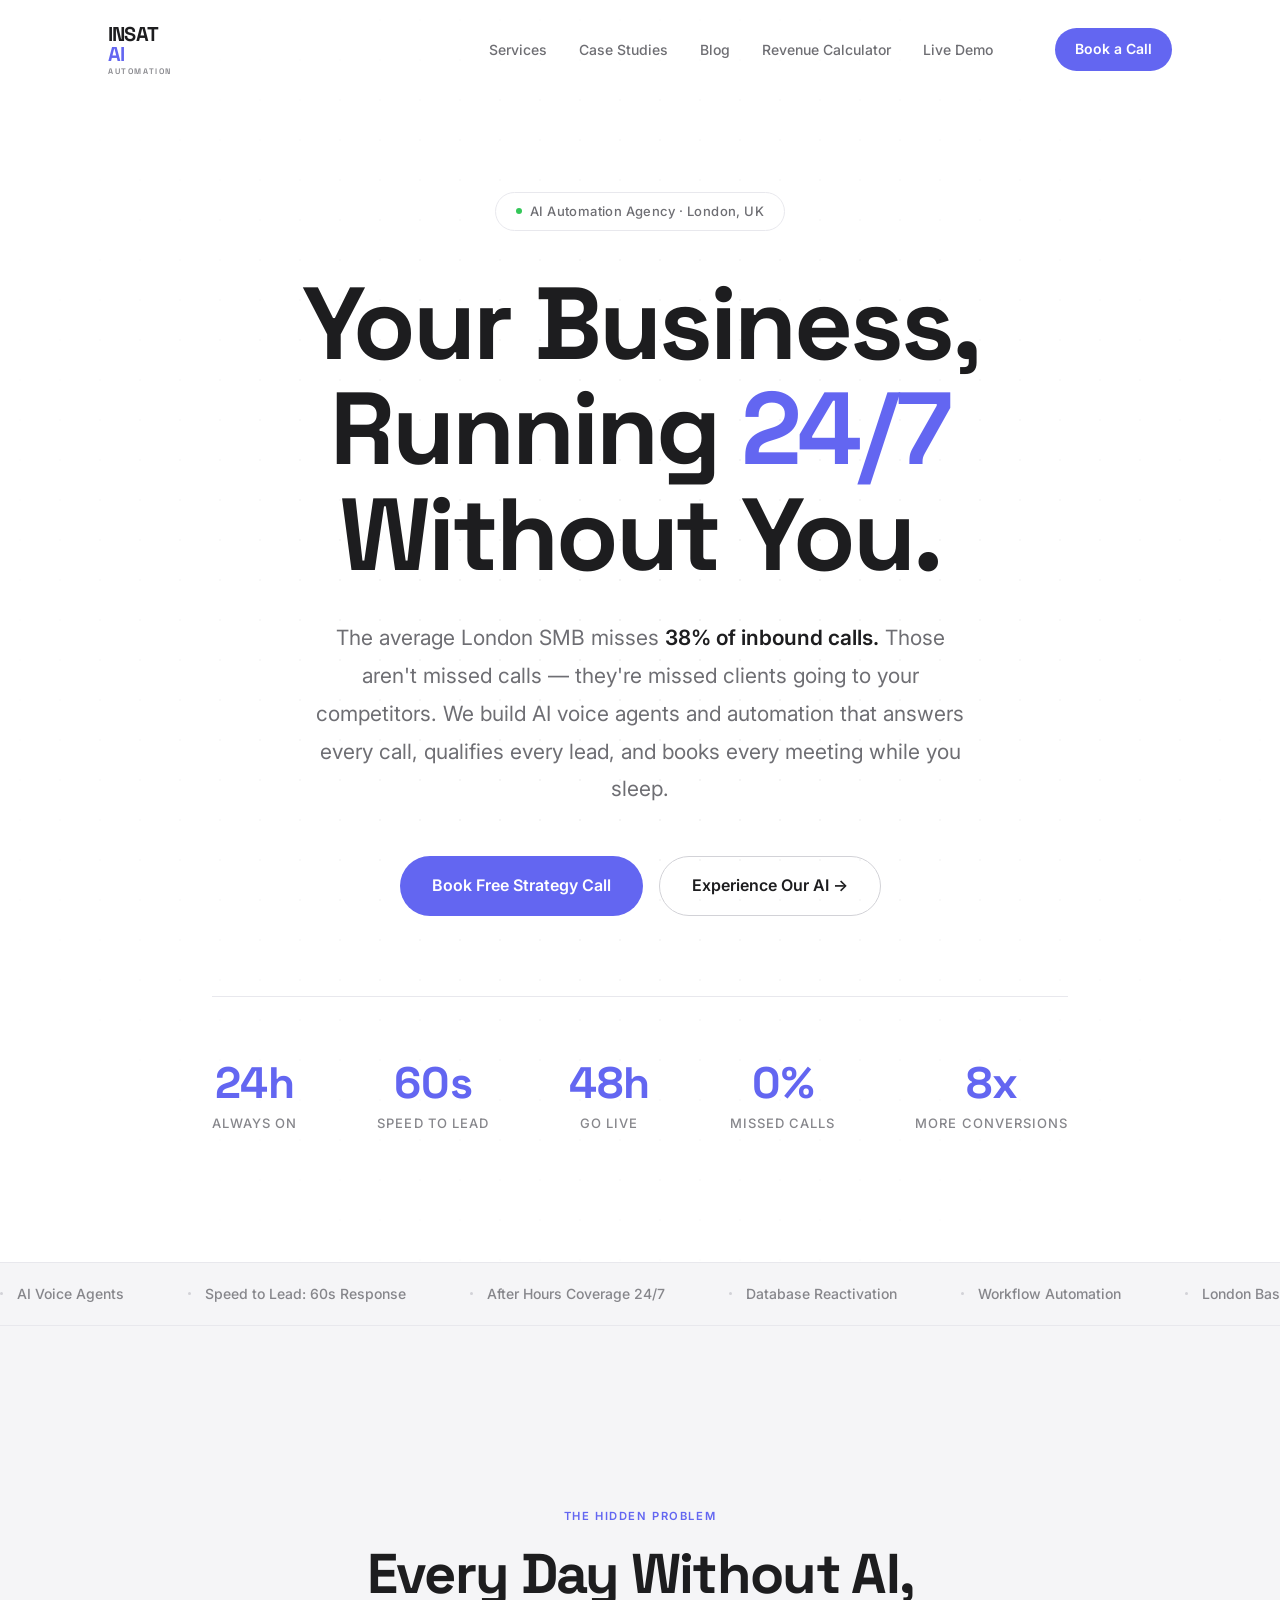
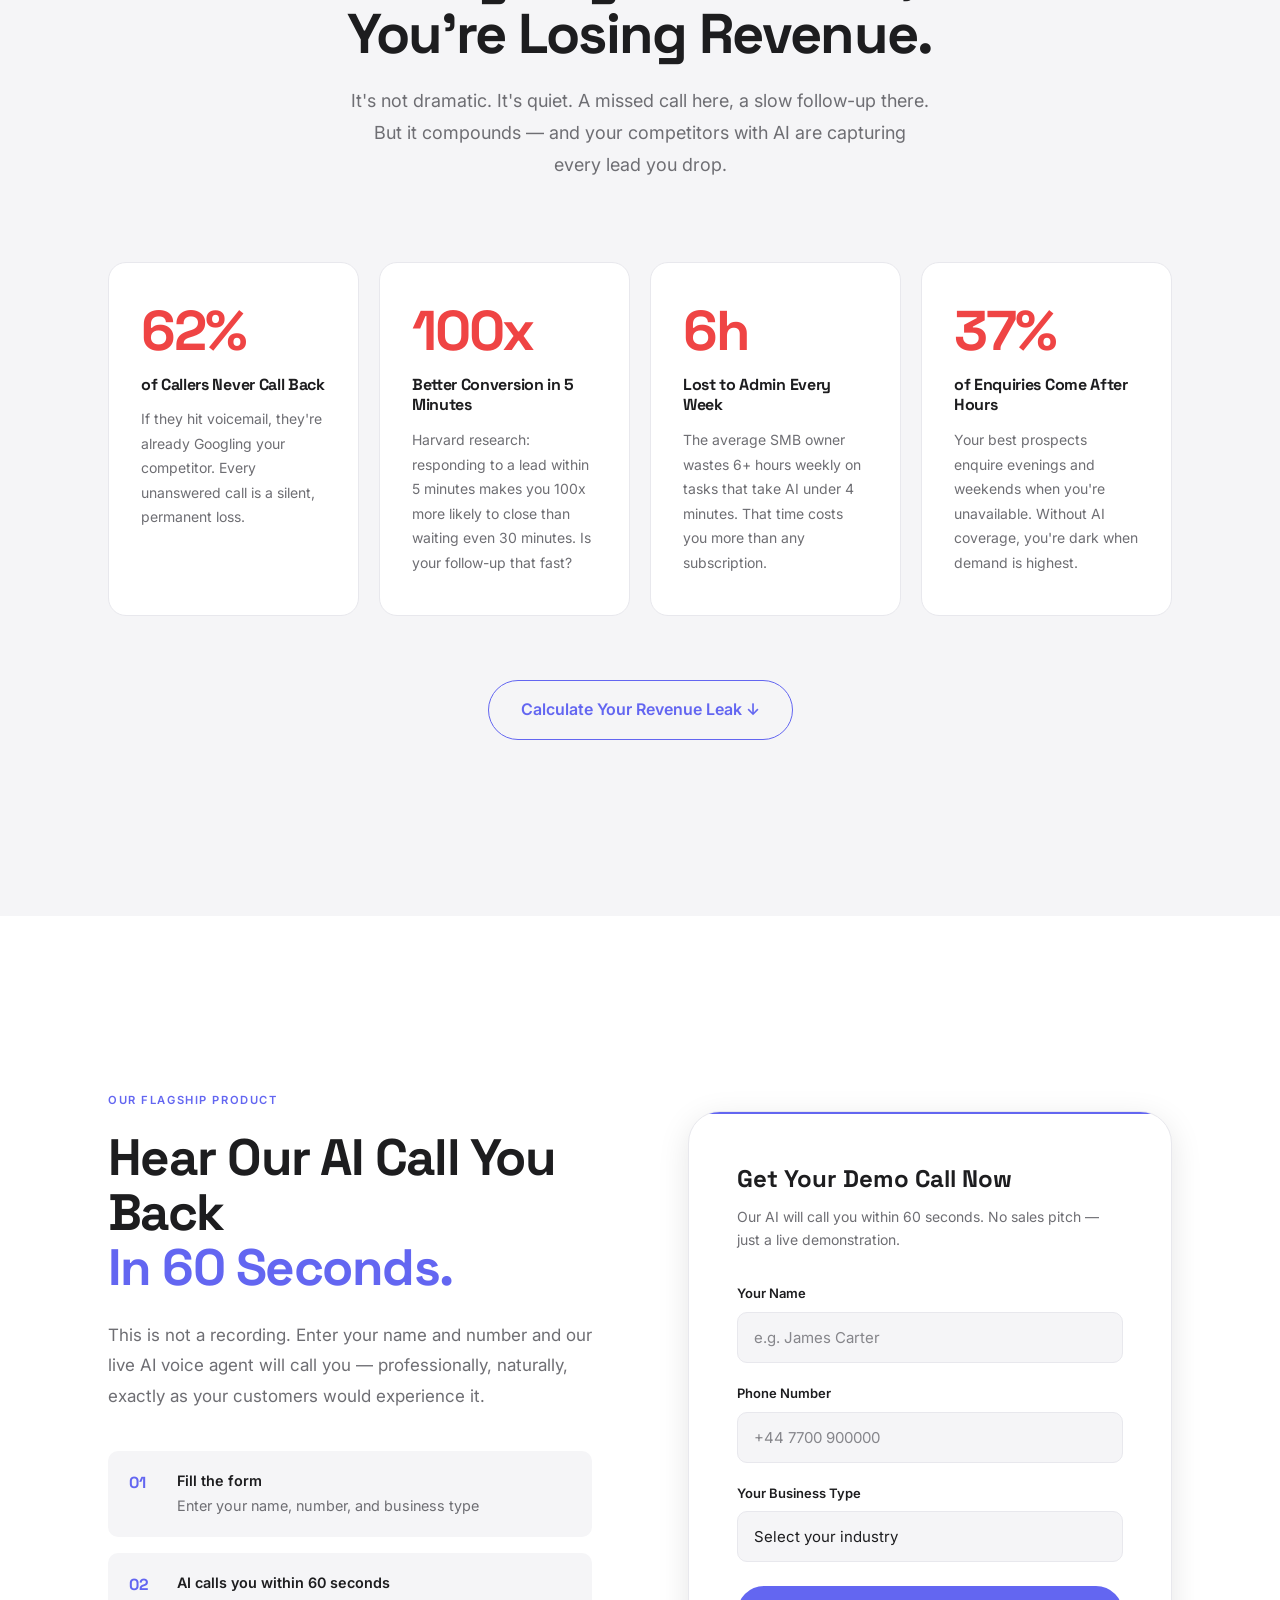
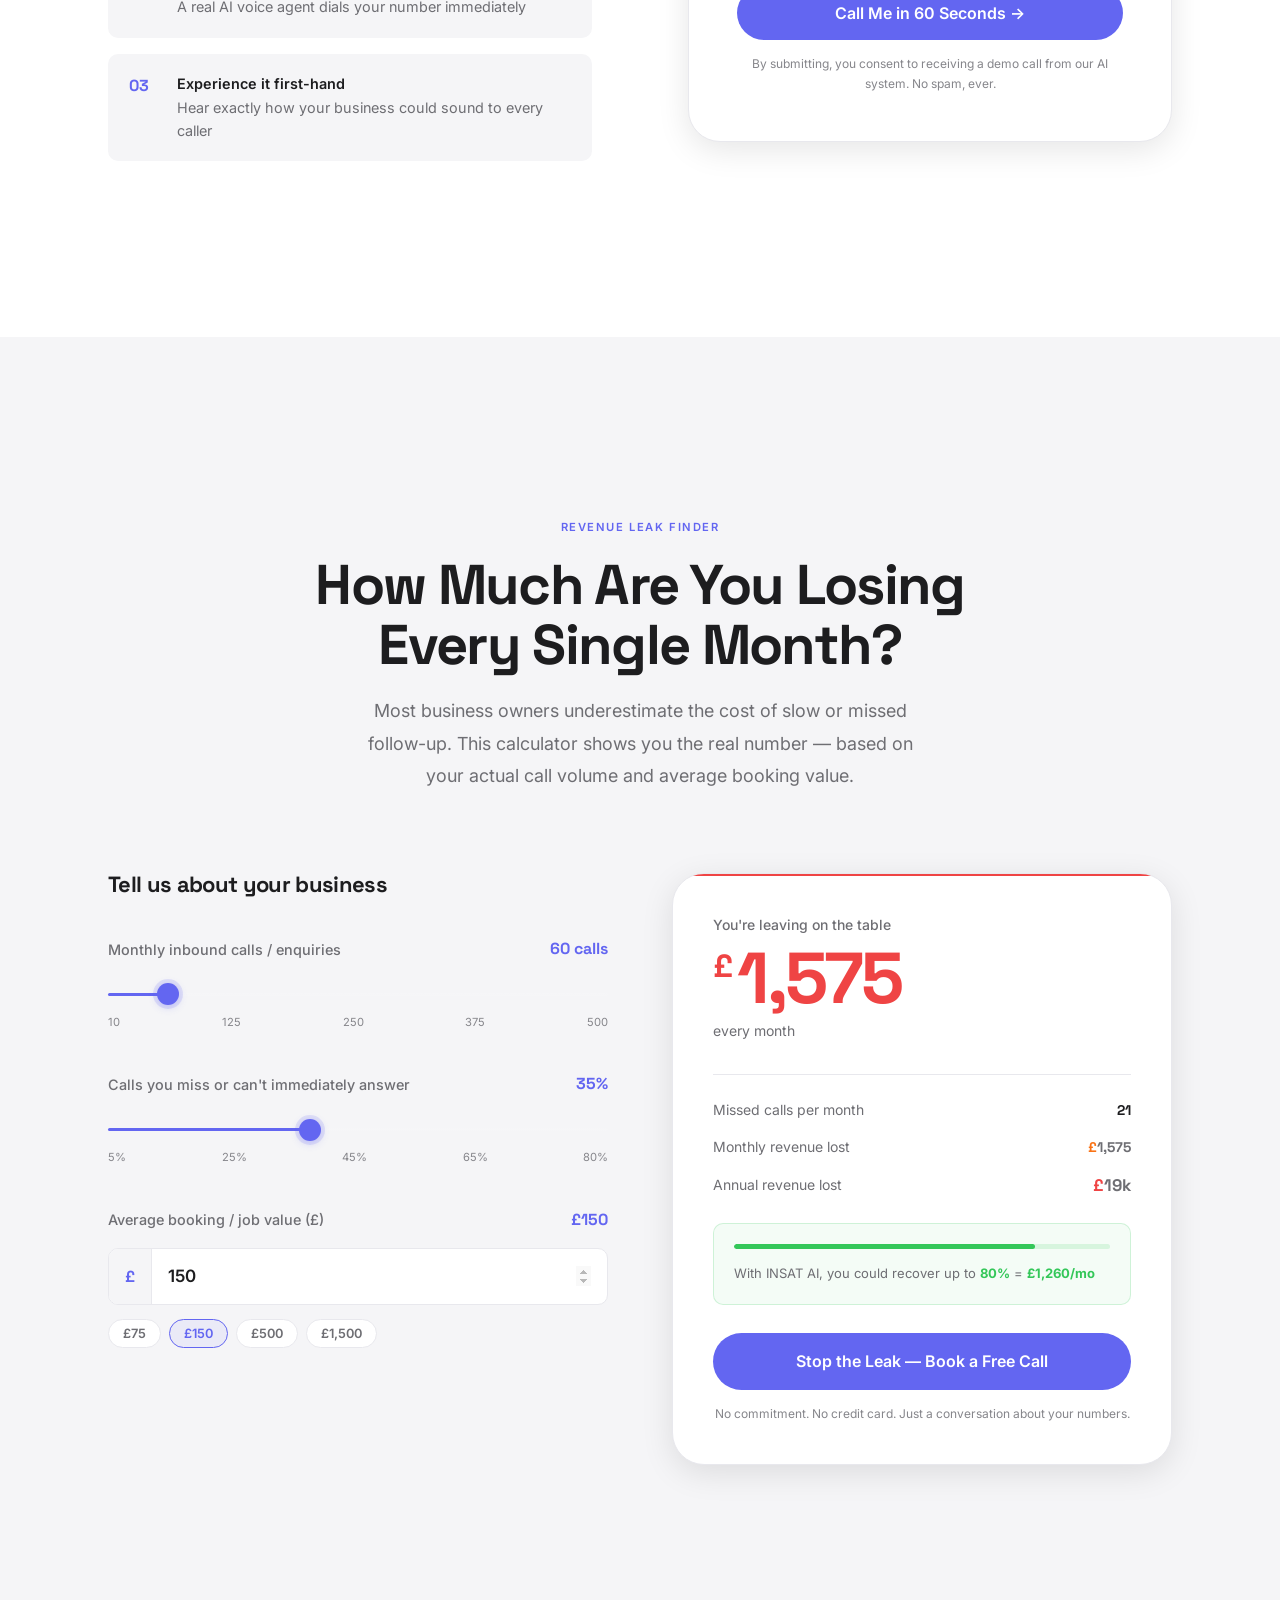
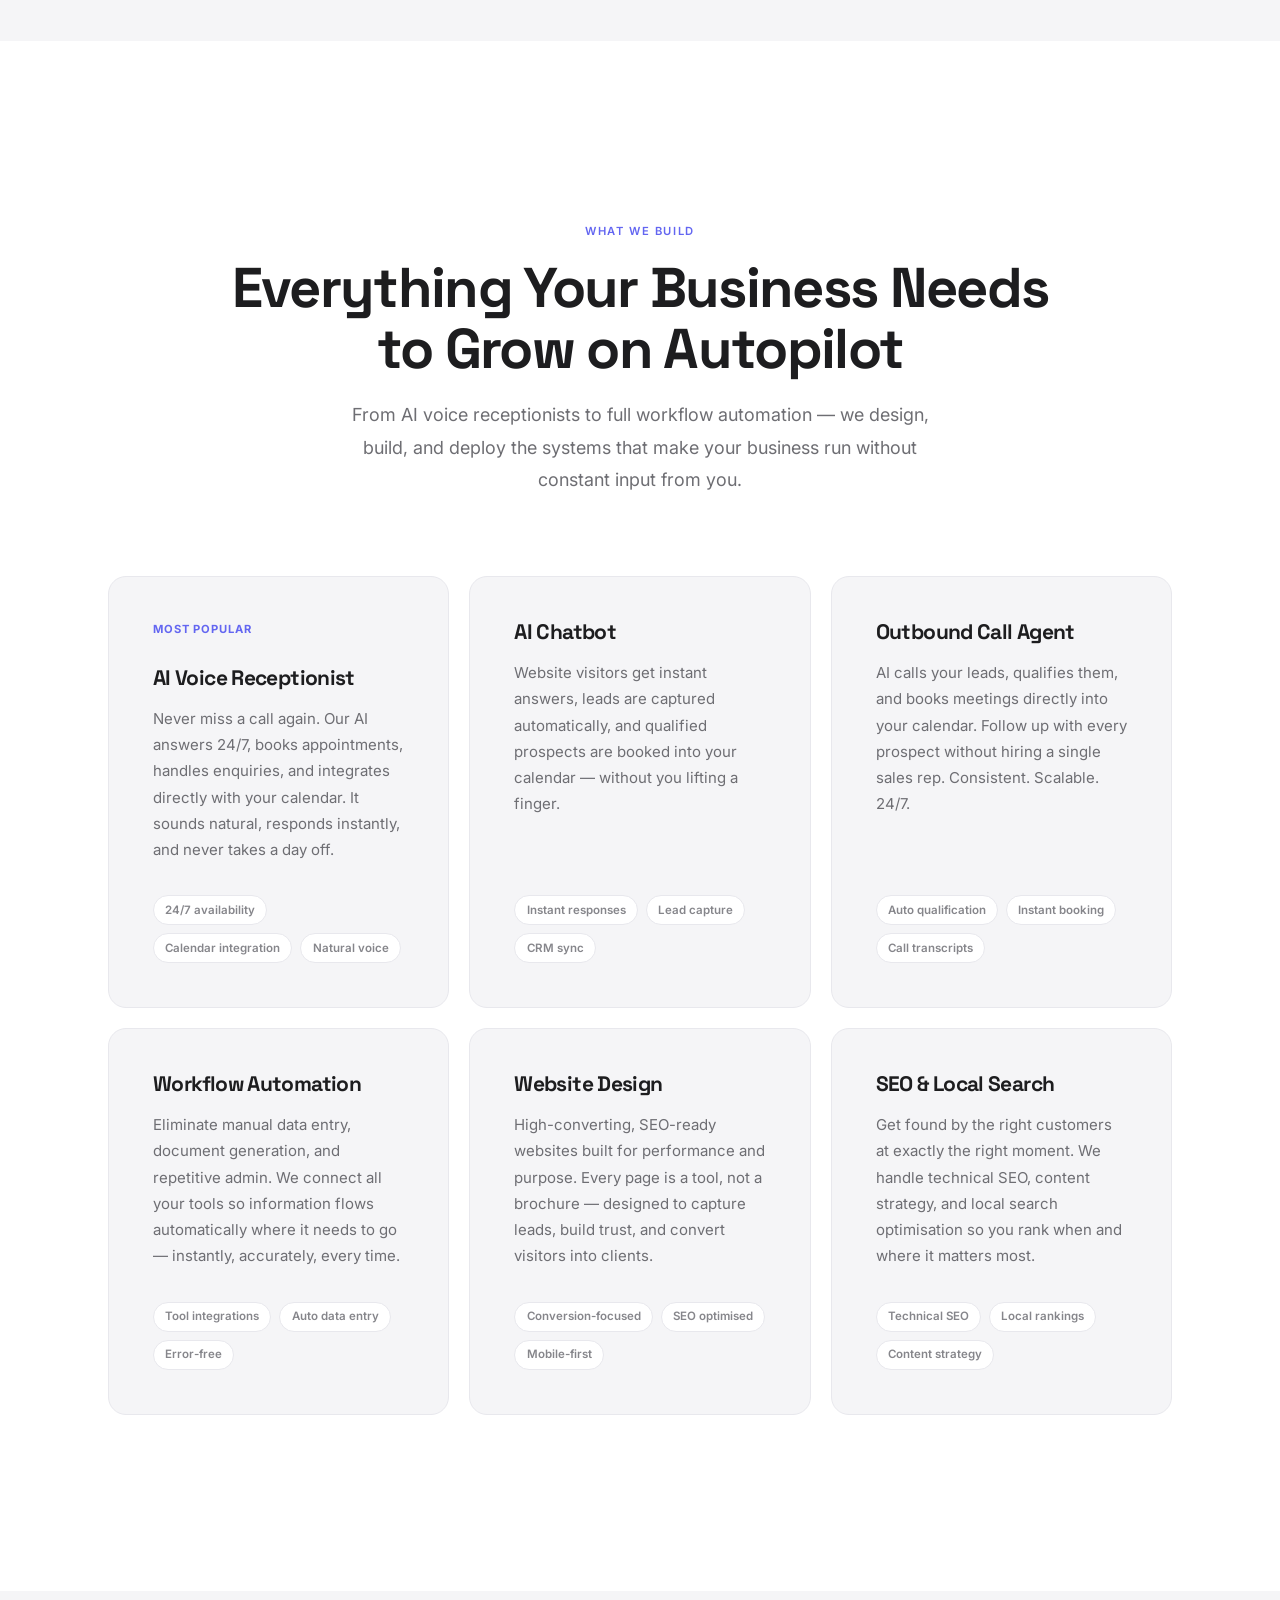
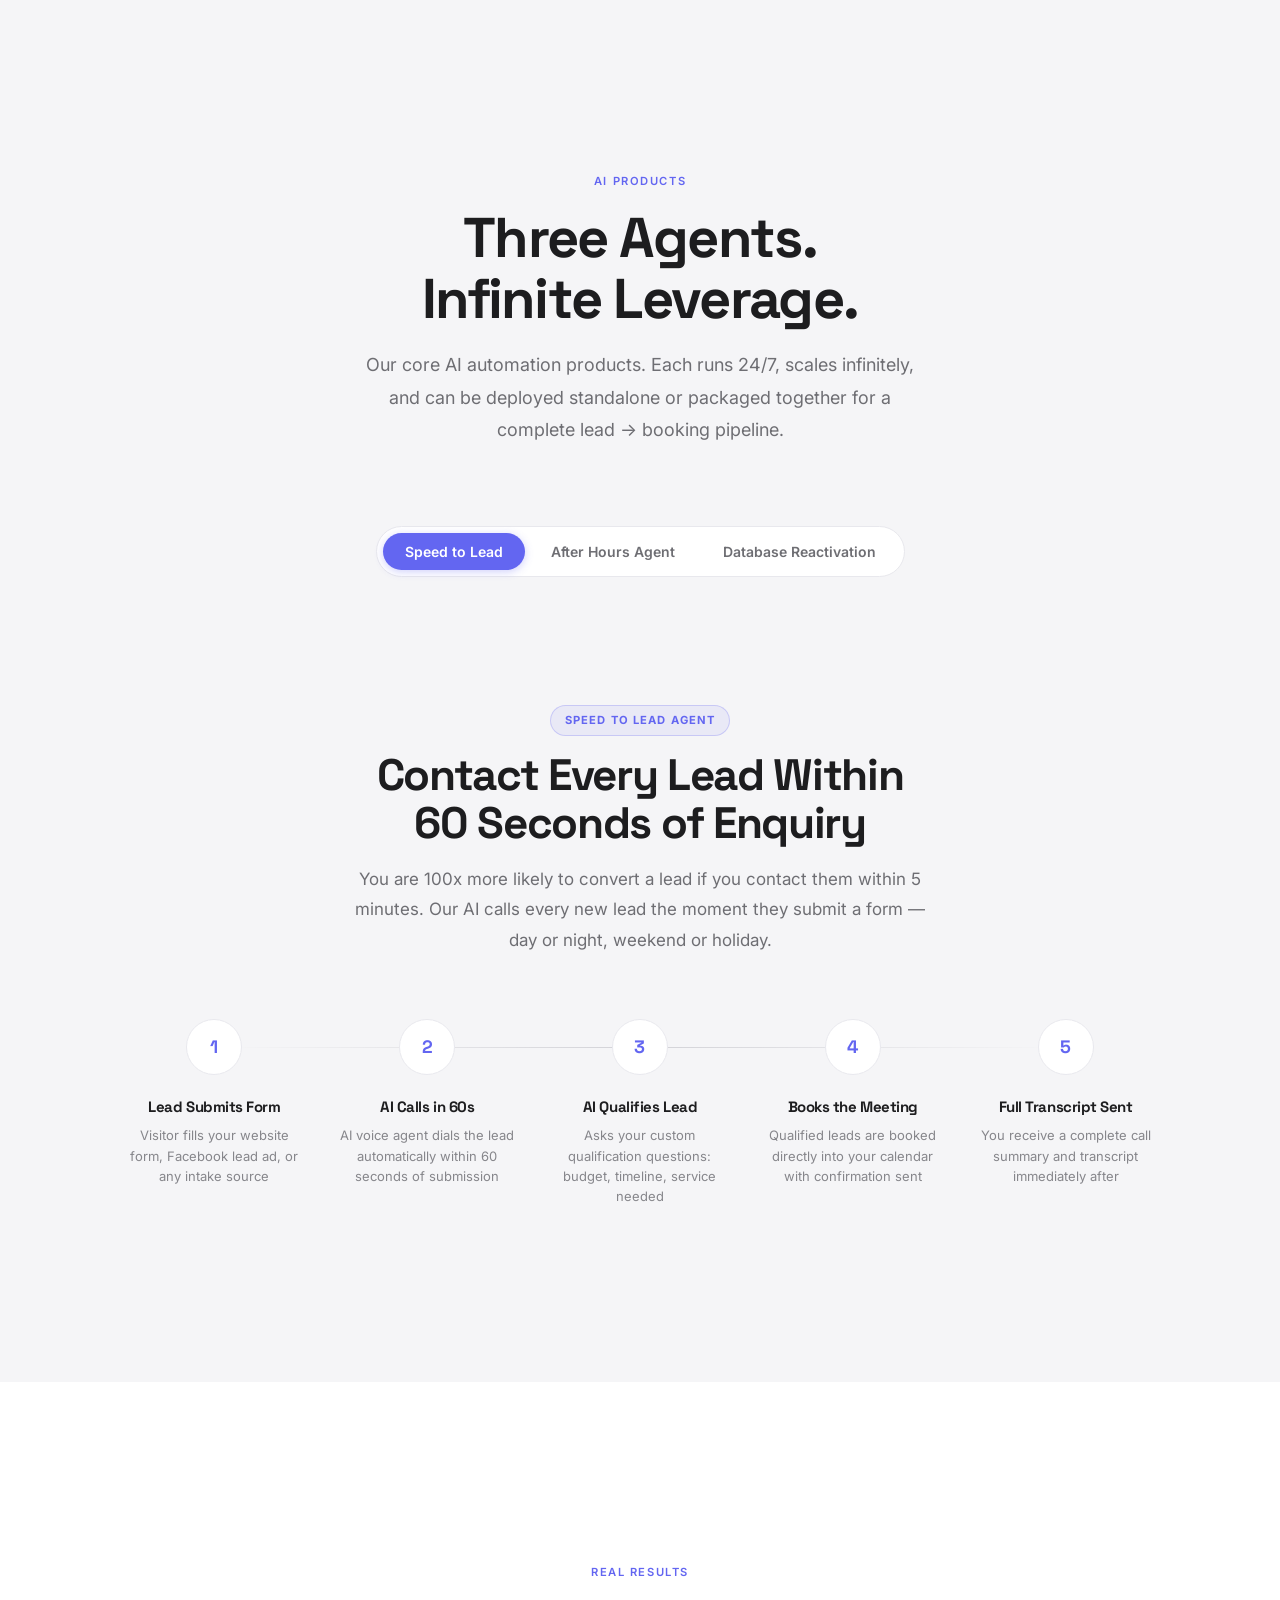
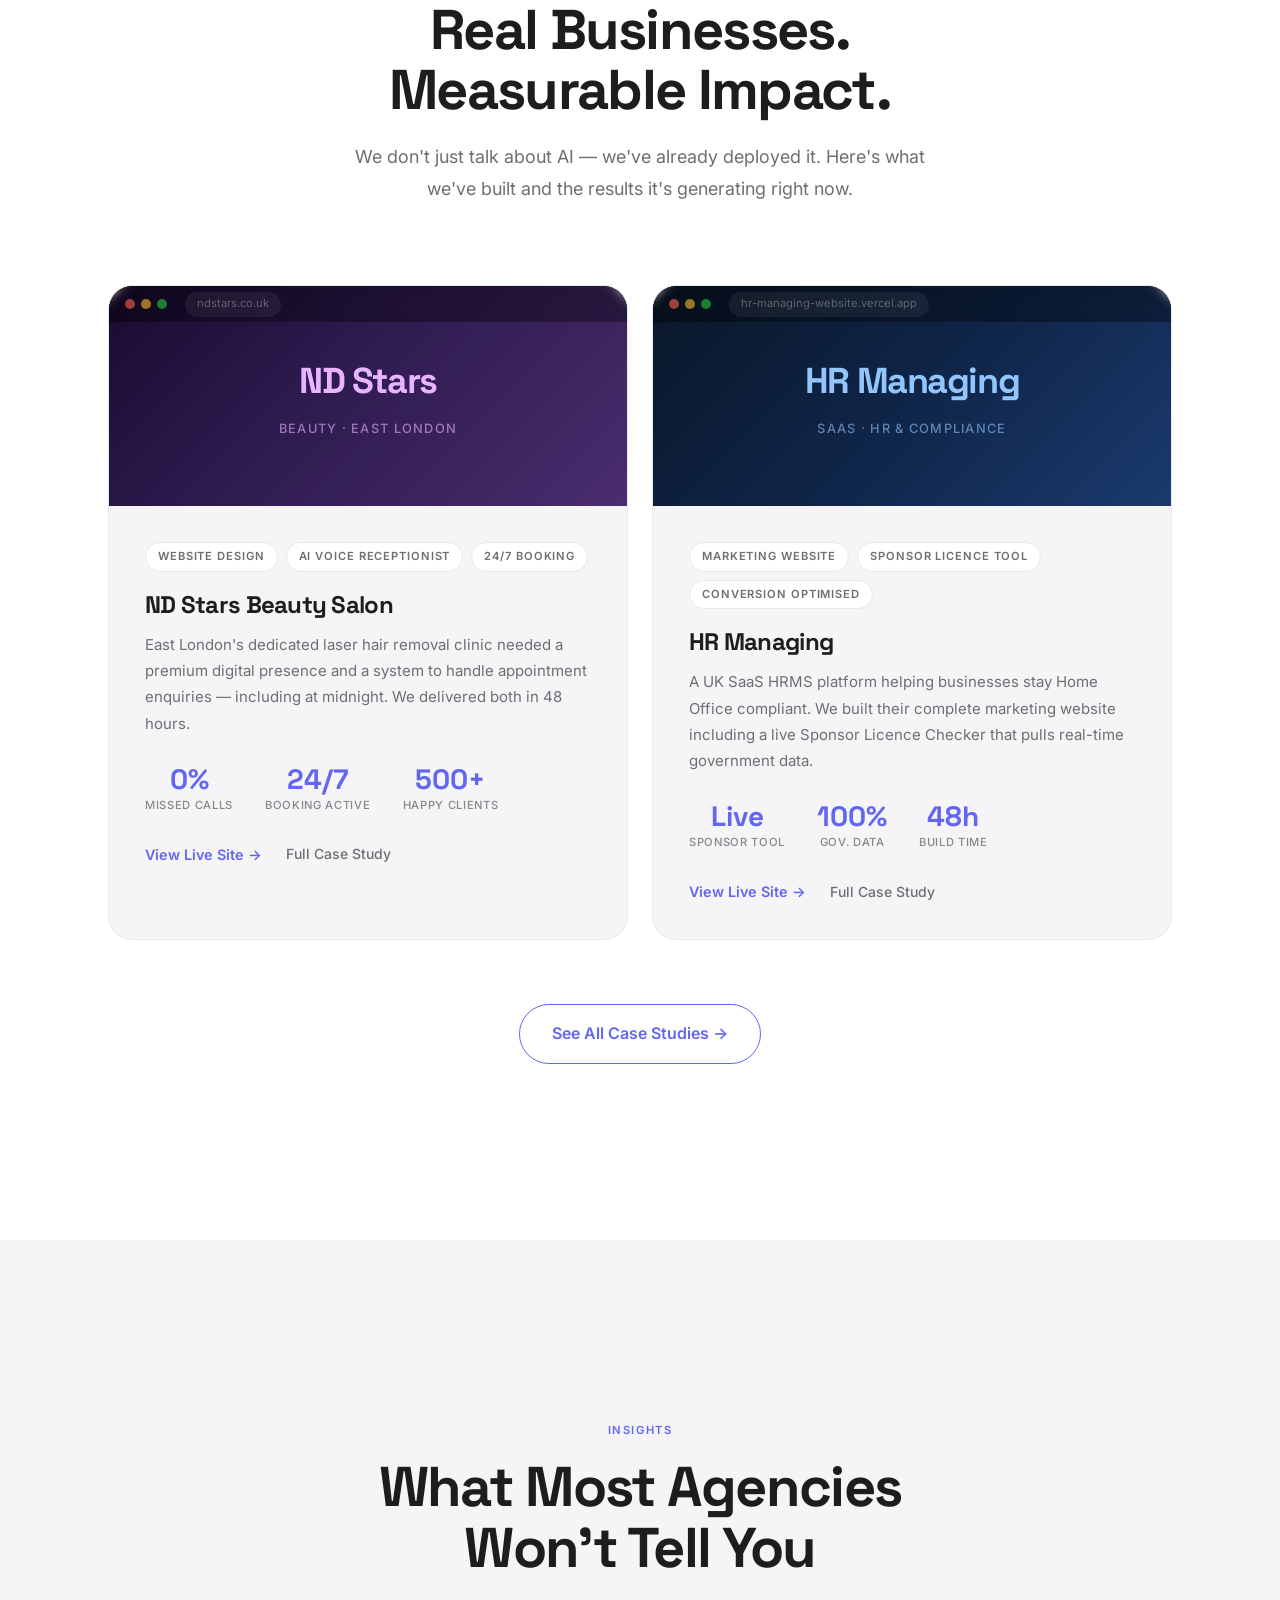
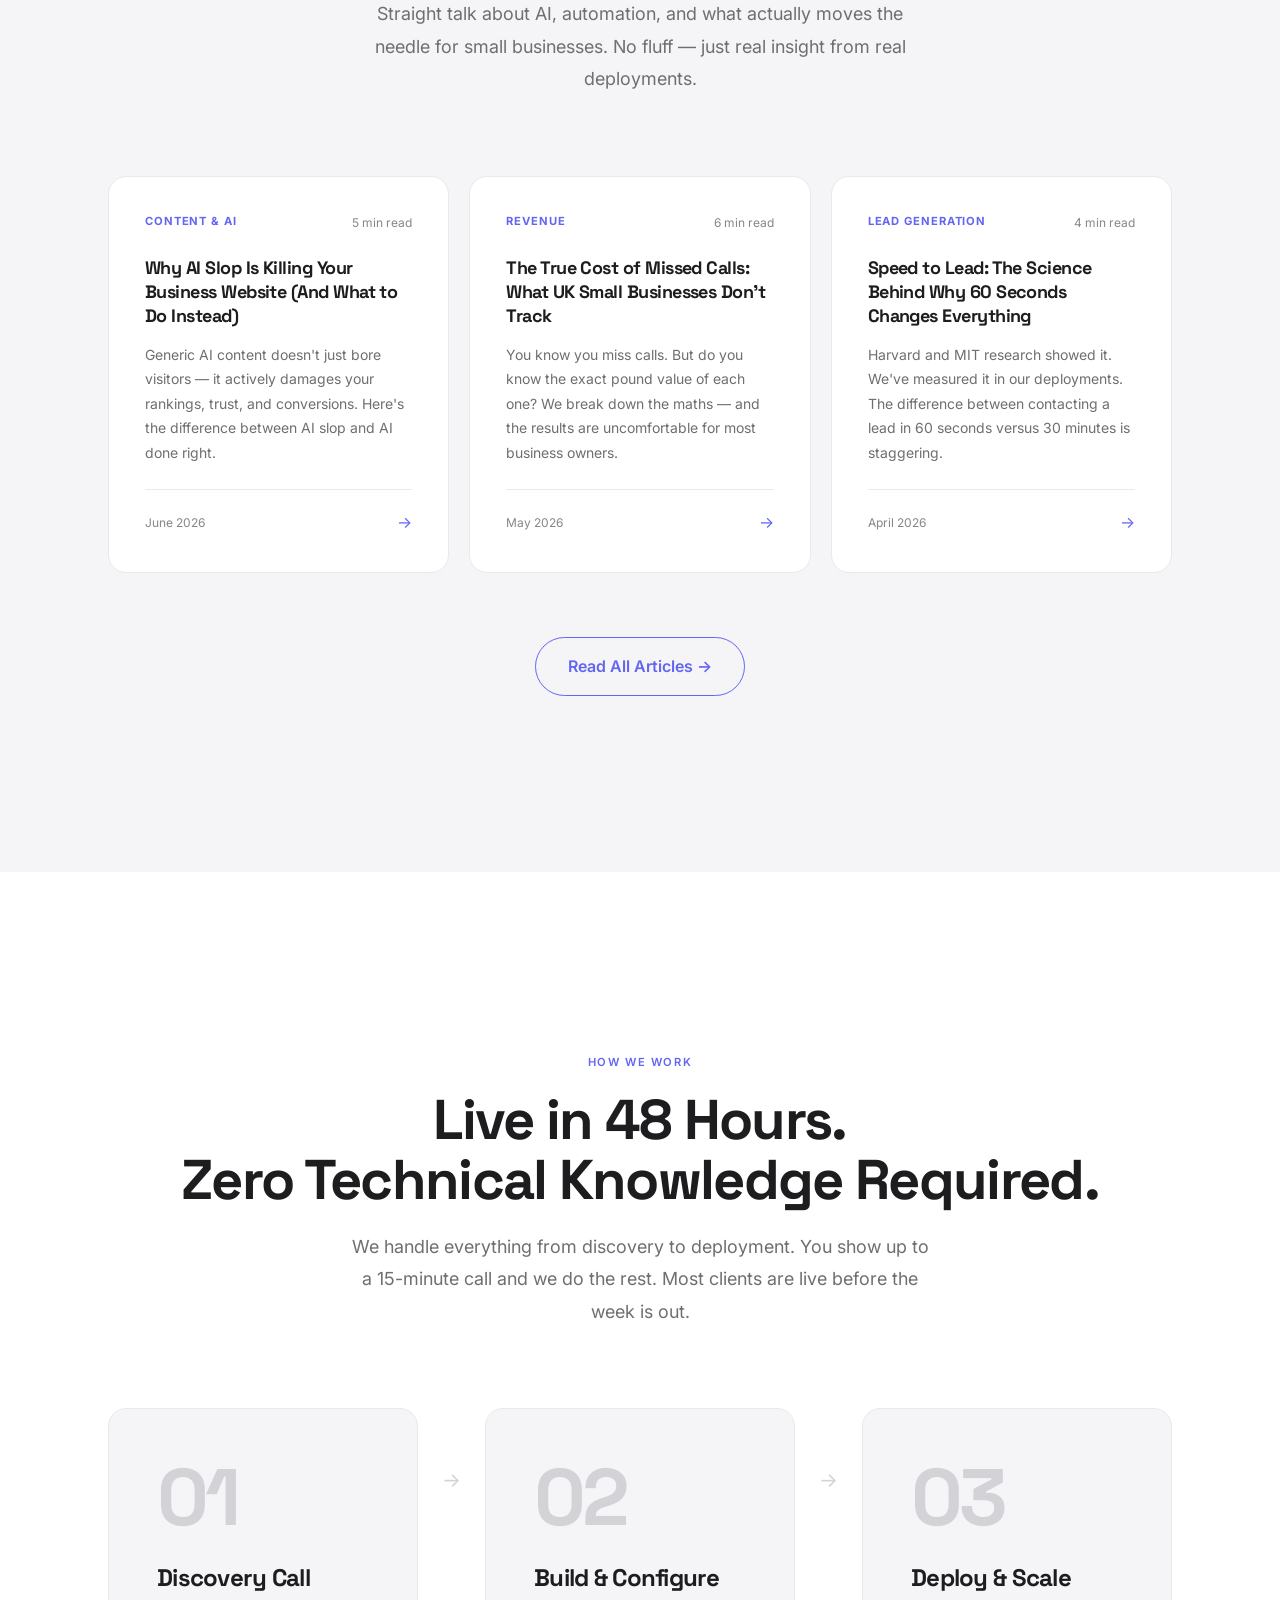
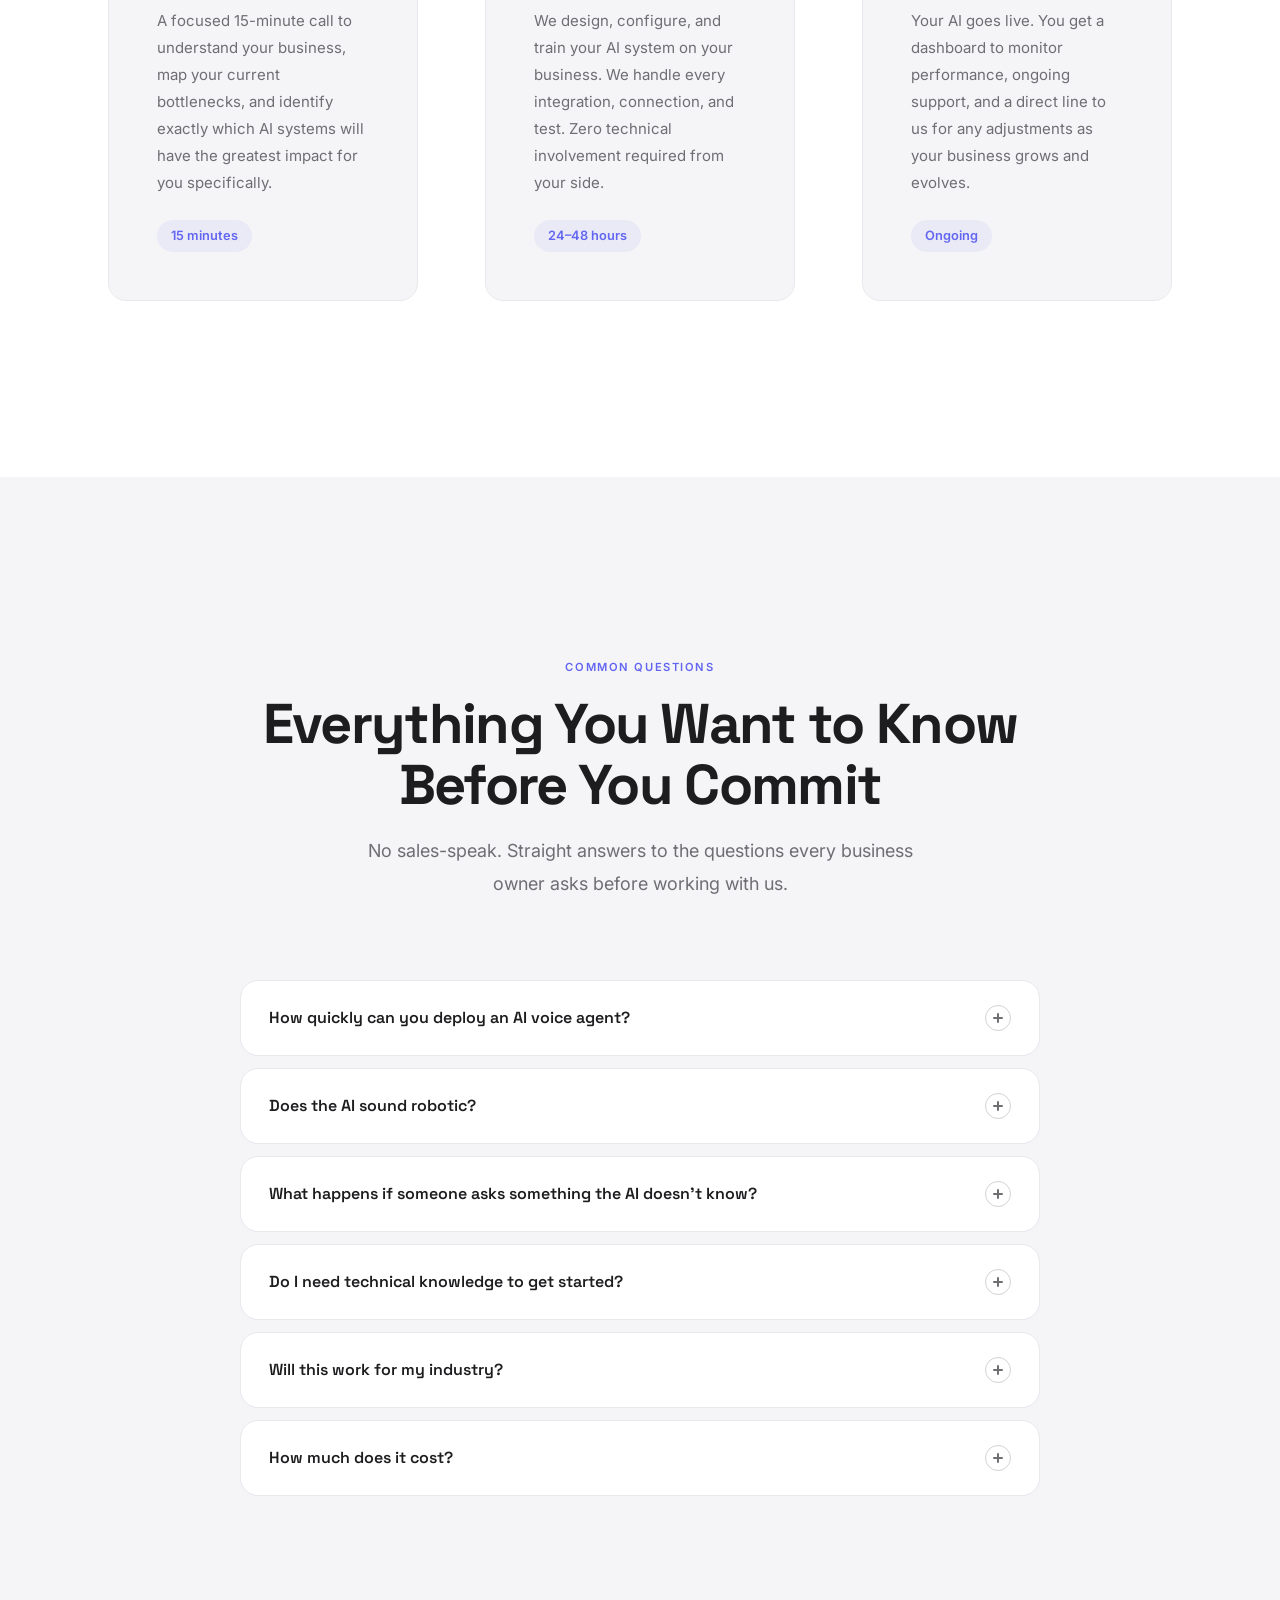
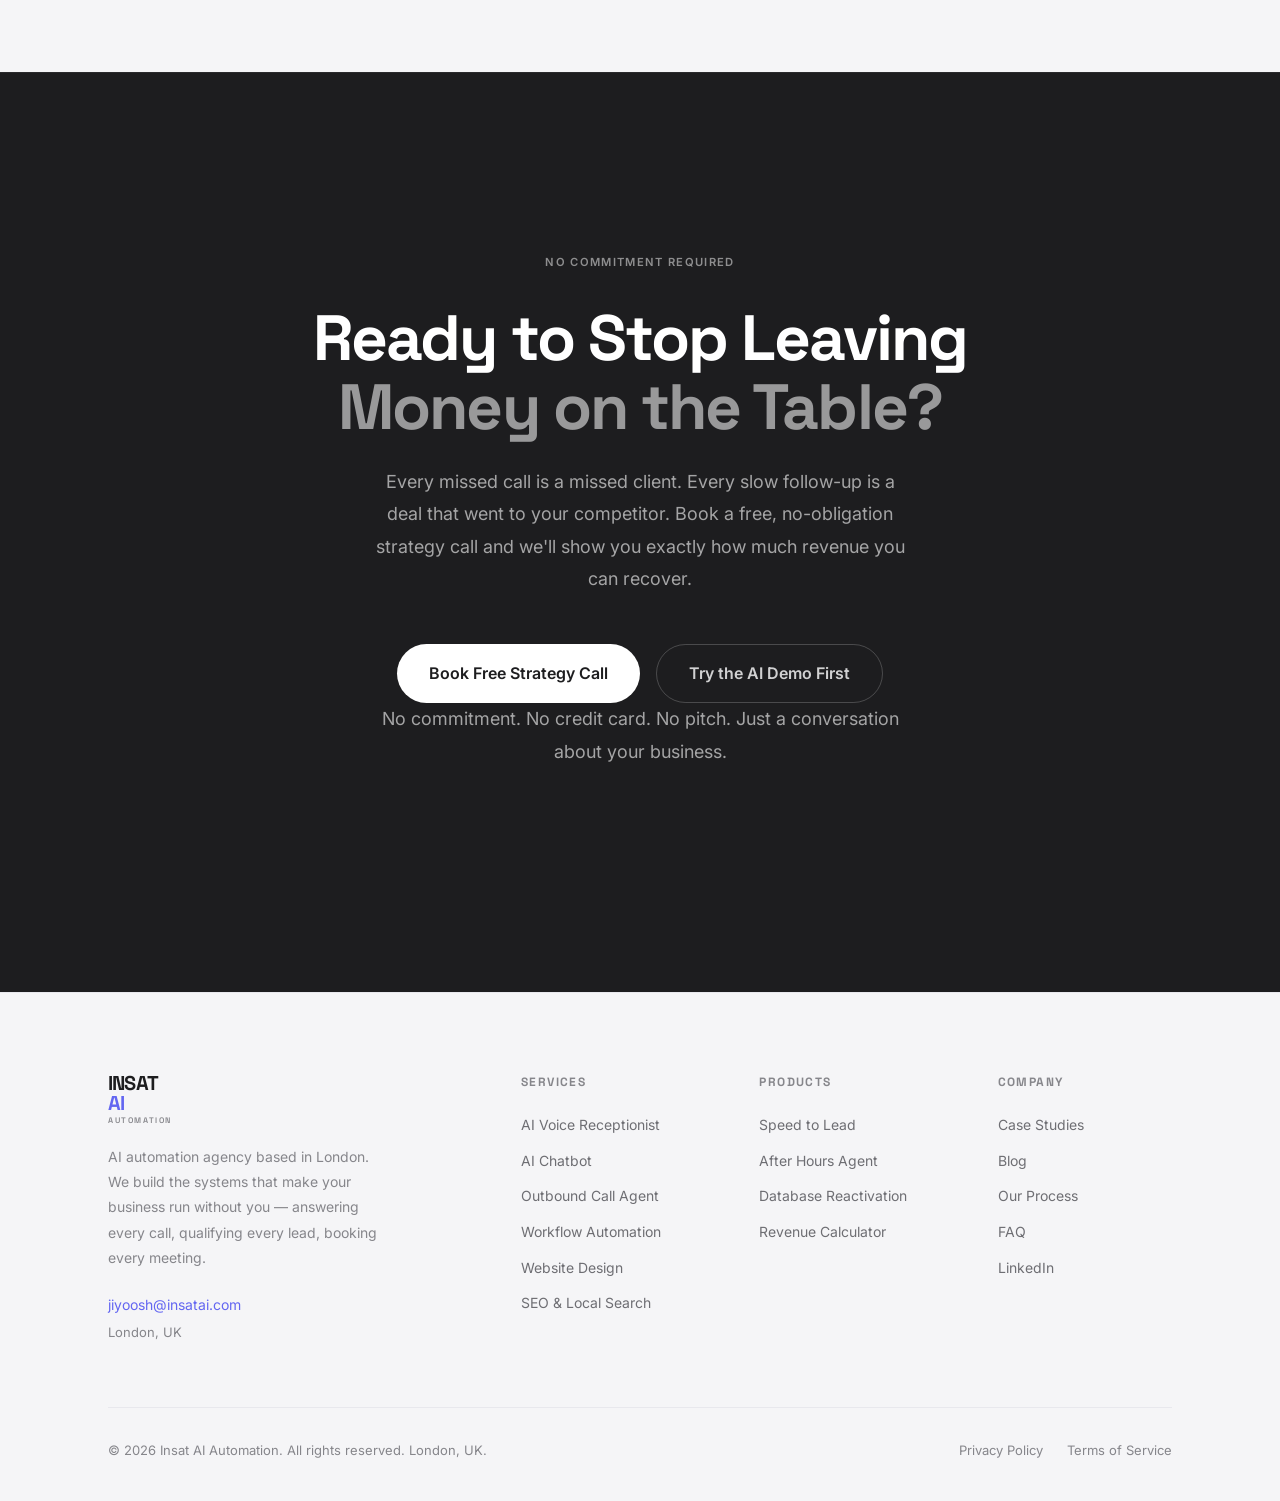
==== commit 536ea1c5: "updated cta buton" ====
--- a/index.html
+++ b/index.html
@@ -13,7 +13,6 @@
   <meta name="ICBM" content="51.5074, -0.1278">
   <meta property="og:type" content="website">
   <meta property="og:url" content="https://insatai.com/">
-  <meta property="og:title" content="INSAT AI — AI Automation Agency London">
   <meta property="og:description" content="We build AI voice agents, automation systems, and lead qualification tools that answer every call, follow up every lead, and book every meeting. Based in London, live in 48 hours.">
   <meta property="og:image" content="https://insatai.com/og-image.jpg">
   <meta property="og:locale" content="en_GB">
@@ -115,7 +114,7 @@
       </p>
 
       <div class="hero-actions rv d3">
-        <a href="https://cal.com/insatai-automation-nxzsxh/insat-ai-consultation" class="btn btn-primary btn-lg" target="_blank" rel="noopener">Book Free Strategy Call</a>
+        <a href="https://cal.com/insatai-automation-nxzsxh/insat-ai-booking" class="btn btn-primary btn-lg" target="_blank" rel="noopener">Book Free Strategy Call</a>
         <a href="#demo" class="btn btn-ghost btn-lg">Experience Our AI &rarr;</a>
       </div>
 
@@ -358,7 +357,7 @@
               <p>With INSAT AI, you could recover up to <strong>80%</strong> = <strong class="calc-recover-val">£<span id="calcRecoverAmount">0</span>/mo</strong></p>
             </div>
 
-            <a href="https://cal.com/insatai-automation-nxzsxh/insat-ai-consultation" class="btn btn-primary btn-lg calc-btn" target="_blank" rel="noopener">
+            <a href="https://cal.com/insatai-automation-nxzsxh/insat-ai-booking" class="btn btn-primary btn-lg calc-btn" target="_blank" rel="noopener">
               Stop the Leak — Book a Free Call
             </a>
             <p class="calc-disclaimer">No commitment. No credit card. Just a conversation about your numbers.</p>
@@ -850,7 +849,7 @@
           Book a free, no-obligation strategy call and we'll show you exactly how much revenue you can recover.
         </p>
         <div class="cta-actions">
-          <a href="https://cal.com/insatai-automation-nxzsxh/insat-ai-consultation" class="btn btn-primary btn-lg" target="_blank" rel="noopener">Book Free Strategy Call</a>
+          <a href="https://cal.com/insatai-automation-nxzsxh/insat-ai-bookinggit " class="btn btn-primary btn-lg" target="_blank" rel="noopener">Book Free Strategy Call</a>
           <a href="#demo" class="btn btn-ghost btn-lg">Try the AI Demo First</a>
         </div>
         <p class="cta-note">No commitment. No credit card. No pitch. Just a conversation about your business.</p>
@@ -870,7 +869,7 @@
           <p>AI automation agency based in London. We build the systems that make your business run without you — answering every call, qualifying every lead, booking every meeting.</p>
           <div class="footer-contact">
             <a href="mailto:jiyoosh@insatai.com" class="footer-contact-link">jiyoosh@insatai.com</a>
-            <span class="footer-location">East London, UK</span>
+            <span class="footer-location">London, UK</span>
           </div>
         </div>
 
